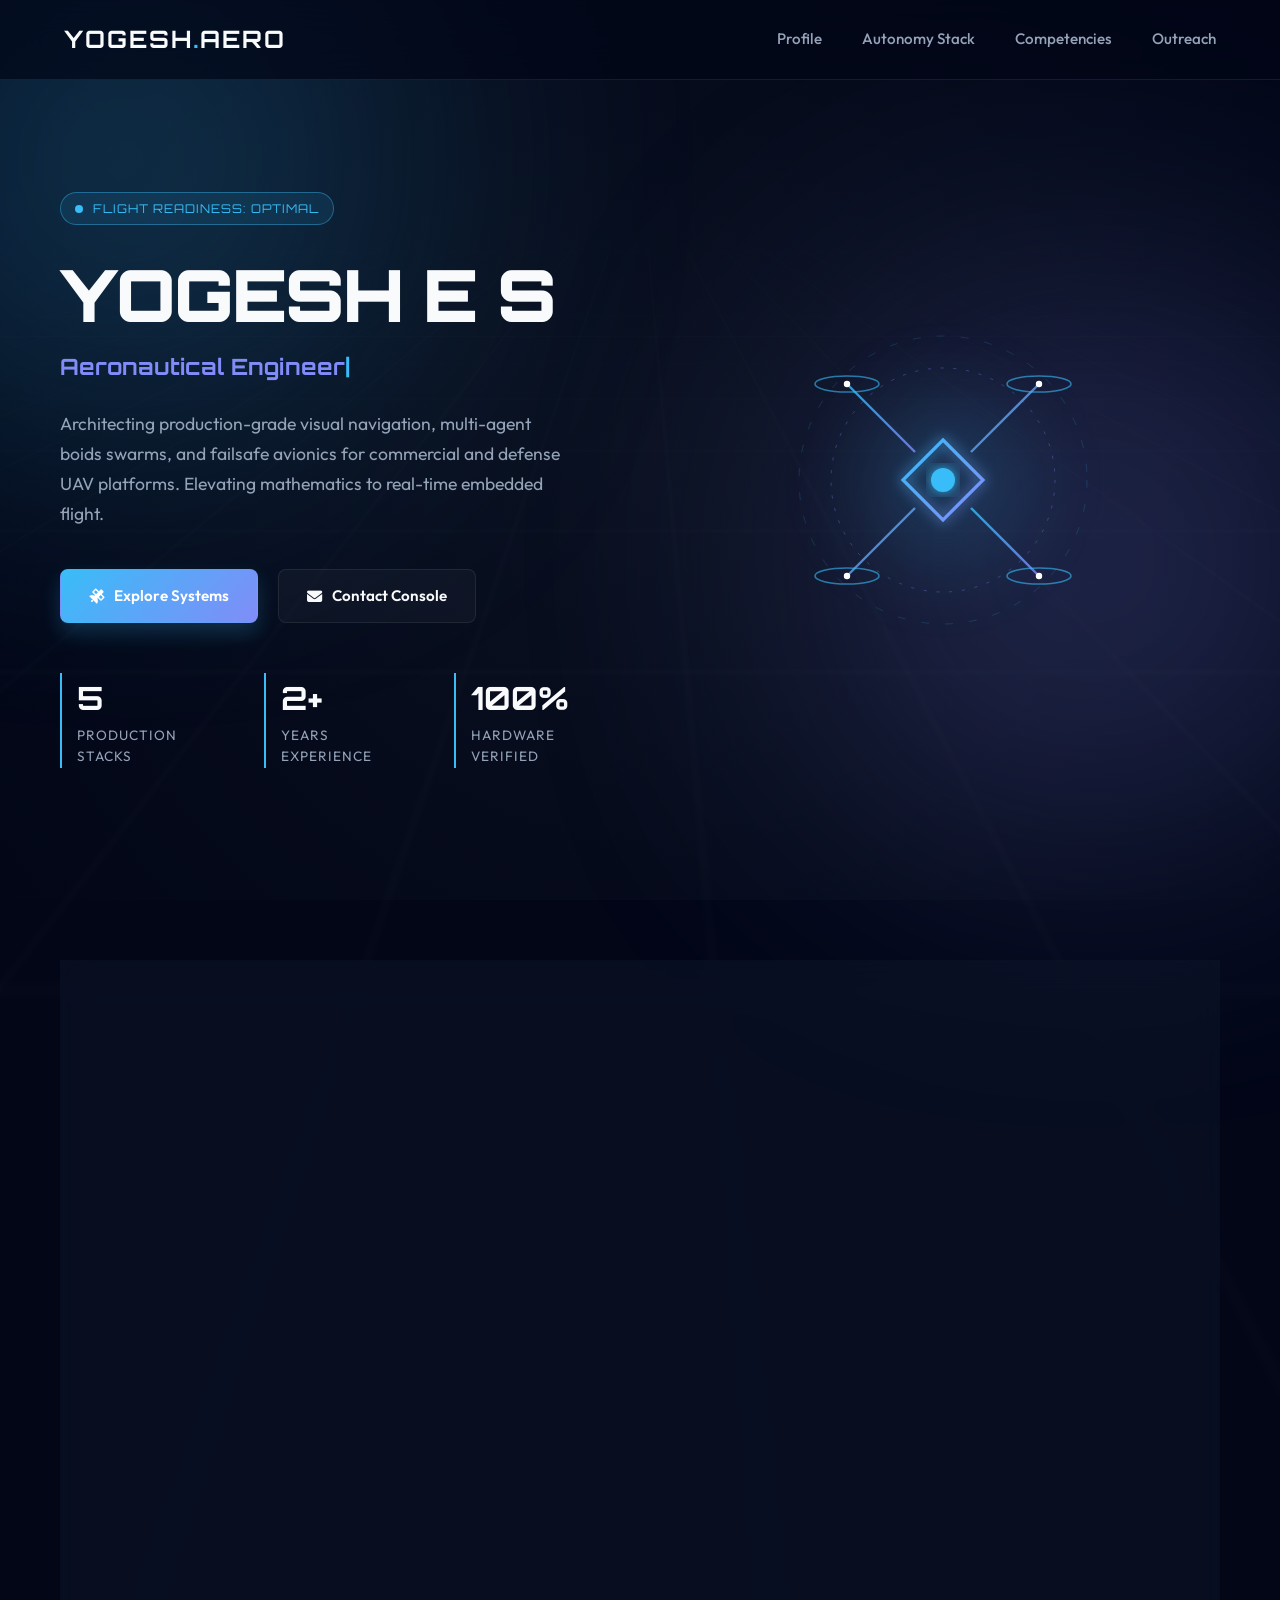
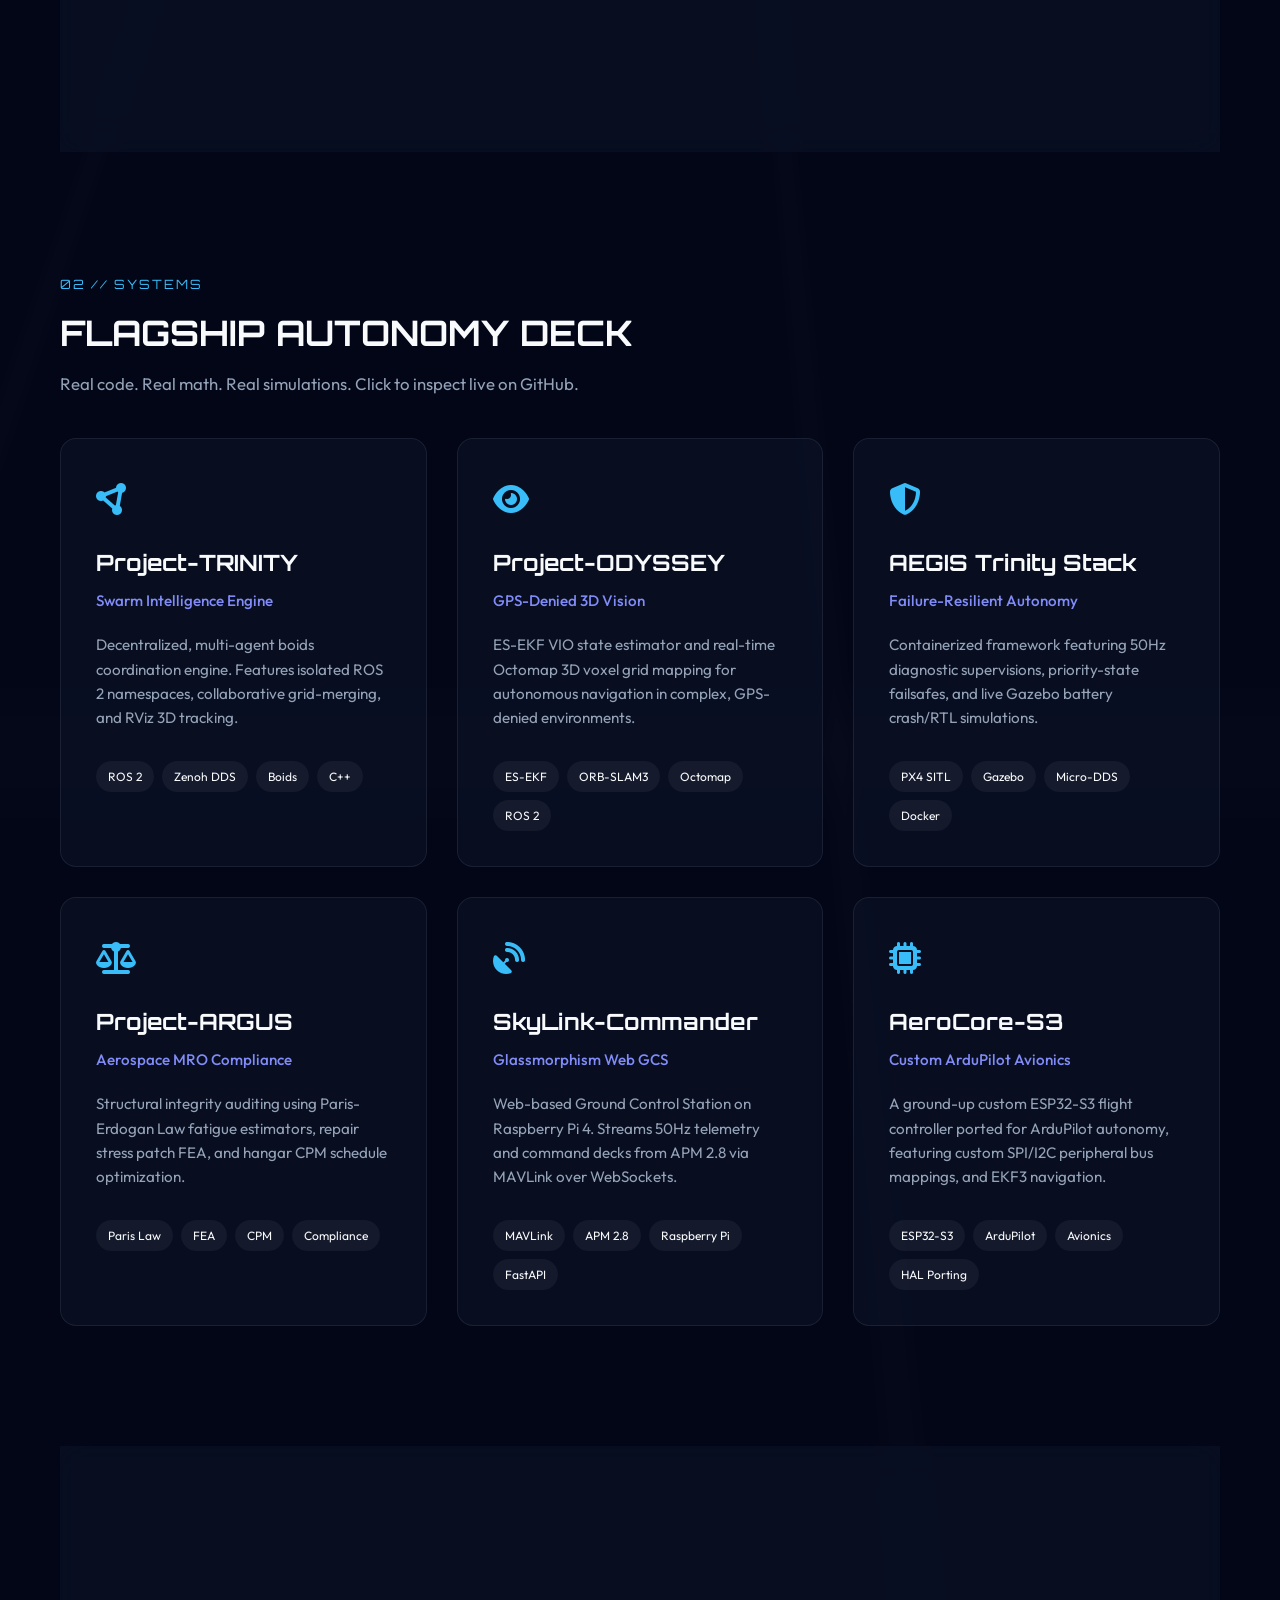
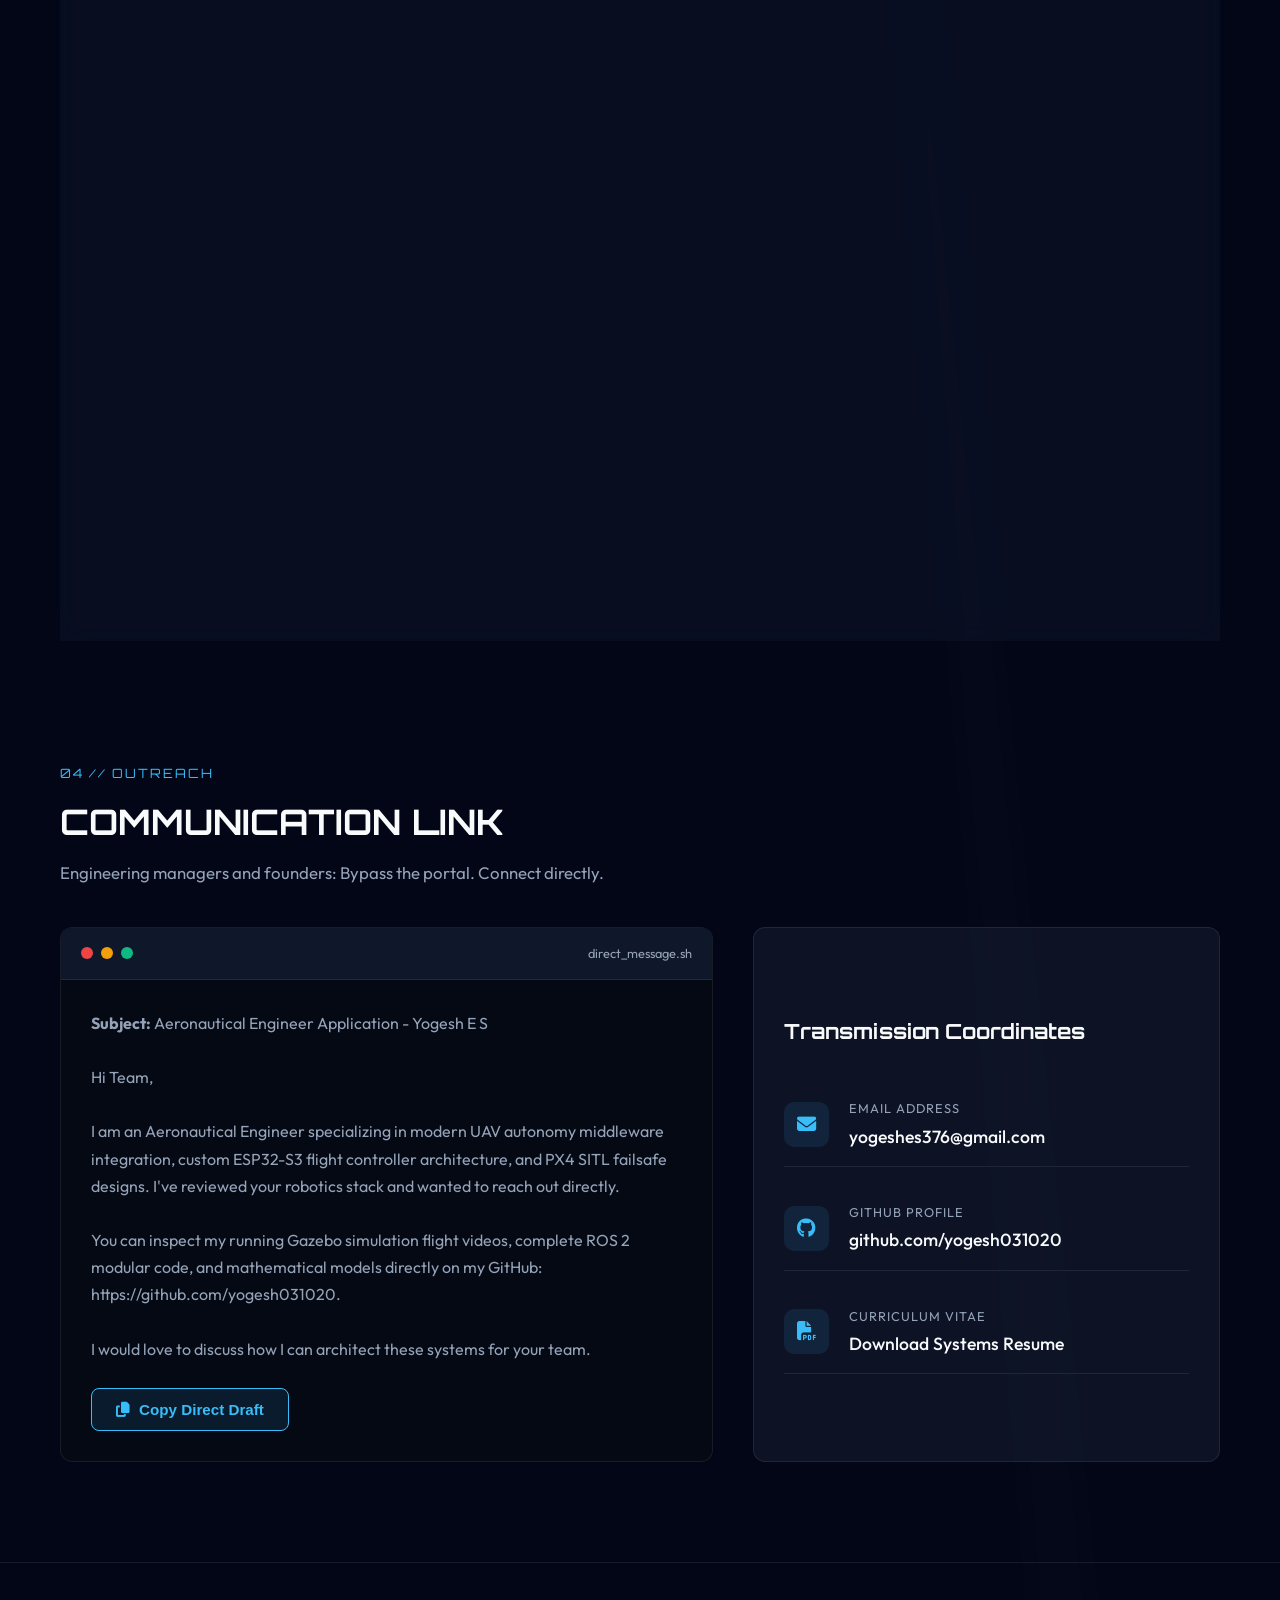
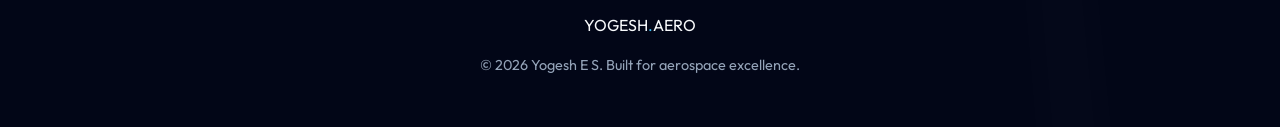
==== index.html @ 013e6922 "docs: resolve high-priority portfolio audit issues: title, resume, and responsive matrix" ====
<!DOCTYPE html>
<html lang="en">
<head>
    <meta charset="UTF-8">
    <meta name="viewport" content="width=device-width, initial-scale=1.0">
    <title>Yogesh E S | Aeronautical Engineer</title>
    <meta name="description" content="Professional portfolio of Yogesh E S, Aeronautical Engineer. Specializing in UAV Autonomy, custom flight controller development, ROS 2, PX4, and failsafe avionics.">
    <!-- Google Fonts -->
    <link rel="preconnect" href="https://fonts.googleapis.com">
    <link rel="preconnect" href="https://fonts.gstatic.com" crossorigin>
    <link href="https://fonts.googleapis.com/css2?family=Orbitron:wght@400;500;700;900&family=Outfit:wght@300;400;500;700&display=swap" rel="stylesheet">
    <!-- FontAwesome Icons -->
    <link rel="stylesheet" href="https://cdnjs.cloudflare.com/ajax/libs/font-awesome/6.4.0/css/all.min.css">
    <link rel="stylesheet" href="style.css">
</head>
<body>
    <!-- Premium Aerospace Background -->
    <div class="space-background"></div>
    <div class="grid-overlay"></div>
    <div class="ambient-glow primary-glow" style="top: -10%; left: -10%;"></div>
    <div class="ambient-glow accent-glow" style="bottom: 10%; right: -5%;"></div>

    <!-- Header / Navigation -->
    <header class="glass-header">
        <div class="logo">
            <span class="logo-text">YOGESH<span class="logo-dot">.</span>AERO</span>
        </div>
        <nav>
            <a href="#about" class="nav-link active">Profile</a>
            <a href="#projects" class="nav-link">Autonomy Stack</a>
            <a href="#skills" class="nav-link">Competencies</a>
            <a href="#contact" class="nav-link">Outreach</a>
        </nav>
    </header>

    <!-- Main Content Container -->
    <main>
        <!-- Hero Section -->
        <section id="hero">
            <div class="hero-content reveal">
                <div class="status-badge">
                    <span class="status-pulse"></span> FLIGHT READINESS: OPTIMAL
                </div>
                <h1 class="hero-title">YOGESH E S</h1>
                <h2 class="hero-subtitle">
                    <span class="typewriter-text" id="typewriter"></span><span class="cursor">|</span>
                </h2>
                <p class="hero-tagline">
                    Architecting production-grade visual navigation, multi-agent boids swarms, and failsafe avionics for commercial and defense UAV platforms. Elevating mathematics to real-time embedded flight.
                </p>
                <div class="hero-actions">
                    <a href="#projects" class="btn primary-btn"><i class="fa-solid fa-satellite"></i> Explore Systems</a>
                    <a href="#contact" class="btn secondary-btn"><i class="fa-solid fa-envelope"></i> Contact Console</a>
                </div>
                <div class="hero-stats">
                    <div class="stat-card">
                        <div class="stat-num">5</div>
                        <div class="stat-lbl">Production Stacks</div>
                    </div>
                    <div class="stat-card">
                        <div class="stat-num">2+</div>
                        <div class="stat-lbl">Years Experience</div>
                    </div>
                    <div class="stat-card">
                        <div class="stat-num">100%</div>
                        <div class="stat-lbl">Hardware Verified</div>
                    </div>
                </div>
            </div>
            
            <!-- Animated Drone Graphic -->
            <div class="hero-visual reveal-delay">
                <div class="drone-container">
                    <div class="drone-glow"></div>
                    <svg class="drone-svg" viewBox="0 0 500 500" xmlns="http://www.w3.org/2000/svg">
                        <defs>
                            <linearGradient id="droneGrad" x1="0%" y1="0%" x2="100%" y2="100%">
                                <stop offset="0%" stop-color="#38bdf8" />
                                <stop offset="100%" stop-color="#818cf8" />
                            </linearGradient>
                            <filter id="neonGlow" x="-20%" y="-20%" width="140%" height="140%">
                                <feGaussianBlur stdDeviation="8" result="blur" />
                                <feComposite in="SourceGraphic" in2="blur" operator="over" />
                            </filter>
                        </defs>
                        <!-- Central Body -->
                        <path d="M250,200 L300,250 L250,300 L200,250 Z" fill="none" stroke="url(#droneGrad)" stroke-width="4" filter="url(#neonGlow)"/>
                        <circle cx="250" cy="250" r="15" fill="#38bdf8" filter="url(#neonGlow)"/>
                        <!-- Arms -->
                        <line x1="215" y1="215" x2="130" y2="130" stroke="url(#droneGrad)" stroke-width="3" opacity="0.8"/>
                        <line x1="285" y1="215" x2="370" y2="130" stroke="url(#droneGrad)" stroke-width="3" opacity="0.8"/>
                        <line x1="215" y1="285" x2="130" y2="370" stroke="url(#droneGrad)" stroke-width="3" opacity="0.8"/>
                        <line x1="285" y1="285" x2="370" y2="370" stroke="url(#droneGrad)" stroke-width="3" opacity="0.8"/>
                        <!-- Propellers (Animated in CSS) -->
                        <g class="propeller" transform="translate(130, 130)">
                            <ellipse cx="0" cy="0" rx="40" ry="10" fill="none" stroke="#38bdf8" stroke-width="2" opacity="0.6"/>
                            <circle cx="0" cy="0" r="4" fill="#fff"/>
                        </g>
                        <g class="propeller" transform="translate(370, 130)">
                            <ellipse cx="0" cy="0" rx="40" ry="10" fill="none" stroke="#38bdf8" stroke-width="2" opacity="0.6"/>
                            <circle cx="0" cy="0" r="4" fill="#fff"/>
                        </g>
                        <g class="propeller" transform="translate(130, 370)">
                            <ellipse cx="0" cy="0" rx="40" ry="10" fill="none" stroke="#38bdf8" stroke-width="2" opacity="0.6"/>
                            <circle cx="0" cy="0" r="4" fill="#fff"/>
                        </g>
                        <g class="propeller" transform="translate(370, 370)">
                            <ellipse cx="0" cy="0" rx="40" ry="10" fill="none" stroke="#38bdf8" stroke-width="2" opacity="0.6"/>
                            <circle cx="0" cy="0" r="4" fill="#fff"/>
                        </g>
                        <!-- Data Rings -->
                        <circle cx="250" cy="250" r="140" fill="none" stroke="#818cf8" stroke-width="1" stroke-dasharray="4 12" class="spin-slow" opacity="0.4"/>
                        <circle cx="250" cy="250" r="180" fill="none" stroke="#38bdf8" stroke-width="1" stroke-dasharray="10 20" class="spin-reverse" opacity="0.2"/>
                    </svg>
                </div>
            </div>
        </section>

        <!-- About Section -->
        <section id="about" class="glass-section reveal">
            <div class="section-header">
                <span class="section-badge">01 // PROFILE</span>
                <h2>SYSTEM_ARCHITECT.EXE</h2>
            </div>
            <div class="about-grid">
                <div class="about-text">
                    <h3>Aeronautical Engineer</h3>
                    <p>
                        I operate at the precise intersection of aerospace engineering, computer vision, and real-time embedded systems. My engineering philosophy is built on absolute robustness: <strong>if code can fail in flight, it must failsafe gracefully.</strong>
                    </p>
                    <p>
                        My expertise encompasses the entire autonomous UAV lifecycle. From designing custom high-frequency flight controllers on <strong>ESP32-S3</strong>, to writing multi-state safety supervisions over <strong>Micro-XRCE-DDS</strong>. I implement decentralized spatial grid-merging in <strong>ROS 2</strong>, and engineer Visual-Inertial Odometry state estimators for GPS-denied tactical operations.
                    </p>
                    <div class="highlight-quote">
                        <i class="fa-solid fa-quote-left quote-icon"></i>
                        "Recruiters look at profiles; engineers look at code, mathematical models, and simulated flight verifications. This portfolio is built by a builder, dedicated to builders."
                    </div>
                </div>
                <div class="about-card glass-panel">
                    <div class="card-line"><span>Domain</span> <strong>Defense & Commercial UAV</strong></div>
                    <div class="card-line"><span>Languages</span> <strong>C++ (Modern), Python, C</strong></div>
                    <div class="card-line"><span>Middleware</span> <strong>ROS 2, Zenoh, Micro-DDS</strong></div>
                    <div class="card-line"><span>Autopilots</span> <strong>PX4, ArduPilot, APM 2.8</strong></div>
                    <div class="card-line"><span>Perception</span> <strong>ORB-SLAM3, PCL, YOLO</strong></div>
                    <div class="github-cta">
                        <a href="https://github.com/yogesh031020" target="_blank" class="github-btn">
                            <i class="fa-brands fa-github"></i> Verify Source Code
                        </a>
                    </div>
                </div>
            </div>
        </section>

        <!-- Projects Grid Section -->
        <section id="projects" class="reveal">
            <div class="section-header">
                <span class="section-badge">02 // SYSTEMS</span>
                <h2>FLAGSHIP AUTONOMY DECK</h2>
                <p class="section-subtitle">Real code. Real math. Real simulations. Click to inspect live on GitHub.</p>
            </div>
            <div class="projects-grid">
                
                <a href="https://github.com/yogesh031020/-Project-TRINITY" target="_blank" class="project-card">
                    <div class="card-gradient-border"></div>
                    <div class="project-content">
                        <div class="project-icon"><i class="fa-solid fa-circle-nodes"></i></div>
                        <h3 class="project-title">Project-TRINITY</h3>
                        <div class="project-subtitle">Swarm Intelligence Engine</div>
                        <p class="project-desc">Decentralized, multi-agent boids coordination engine. Features isolated ROS 2 namespaces, collaborative grid-merging, and RViz 3D tracking.</p>
                        <div class="tech-tags">
                            <span>ROS 2</span><span>Zenoh DDS</span><span>Boids</span><span>C++</span>
                        </div>
                    </div>
                </a>

                <a href="https://github.com/yogesh031020/Project-ODYSSEY" target="_blank" class="project-card">
                    <div class="card-gradient-border"></div>
                    <div class="project-content">
                        <div class="project-icon"><i class="fa-solid fa-eye"></i></div>
                        <h3 class="project-title">Project-ODYSSEY</h3>
                        <div class="project-subtitle">GPS-Denied 3D Vision</div>
                        <p class="project-desc">ES-EKF VIO state estimator and real-time Octomap 3D voxel grid mapping for autonomous navigation in complex, GPS-denied environments.</p>
                        <div class="tech-tags">
                            <span>ES-EKF</span><span>ORB-SLAM3</span><span>Octomap</span><span>ROS 2</span>
                        </div>
                    </div>
                </a>

                <a href="https://github.com/yogesh031020/Autonomous-UAV-Trinity-Stack" target="_blank" class="project-card">
                    <div class="card-gradient-border"></div>
                    <div class="project-content">
                        <div class="project-icon"><i class="fa-solid fa-shield-halved"></i></div>
                        <h3 class="project-title">AEGIS Trinity Stack</h3>
                        <div class="project-subtitle">Failure-Resilient Autonomy</div>
                        <p class="project-desc">Containerized framework featuring 50Hz diagnostic supervisions, priority-state failsafes, and live Gazebo battery crash/RTL simulations.</p>
                        <div class="tech-tags">
                            <span>PX4 SITL</span><span>Gazebo</span><span>Micro-DDS</span><span>Docker</span>
                        </div>
                    </div>
                </a>

                <a href="https://github.com/yogesh031020/Project-ARGUS" target="_blank" class="project-card">
                    <div class="card-gradient-border"></div>
                    <div class="project-content">
                        <div class="project-icon"><i class="fa-solid fa-scale-balanced"></i></div>
                        <h3 class="project-title">Project-ARGUS</h3>
                        <div class="project-subtitle">Aerospace MRO Compliance</div>
                        <p class="project-desc">Structural integrity auditing using Paris-Erdogan Law fatigue estimators, repair stress patch FEA, and hangar CPM schedule optimization.</p>
                        <div class="tech-tags">
                            <span>Paris Law</span><span>FEA</span><span>CPM</span><span>Compliance</span>
                        </div>
                    </div>
                </a>

                <a href="https://github.com/yogesh031020/SkyLink-Commander" target="_blank" class="project-card">
                    <div class="card-gradient-border"></div>
                    <div class="project-content">
                        <div class="project-icon"><i class="fa-solid fa-satellite-dish"></i></div>
                        <h3 class="project-title">SkyLink-Commander</h3>
                        <div class="project-subtitle">Glassmorphism Web GCS</div>
                        <p class="project-desc">Web-based Ground Control Station on Raspberry Pi 4. Streams 50Hz telemetry and command decks from APM 2.8 via MAVLink over WebSockets.</p>
                        <div class="tech-tags">
                            <span>MAVLink</span><span>APM 2.8</span><span>Raspberry Pi</span><span>FastAPI</span>
                        </div>
                    </div>
                </a>

                <a href="https://github.com/yogesh031020/AeroCore-S3-Flight-Controller" target="_blank" class="project-card">
                    <div class="card-gradient-border"></div>
                    <div class="project-content">
                        <div class="project-icon"><i class="fa-solid fa-microchip"></i></div>
                        <h3 class="project-title">AeroCore-S3</h3>
                        <div class="project-subtitle">Custom ArduPilot Avionics</div>
                        <p class="project-desc">A ground-up custom ESP32-S3 flight controller ported for ArduPilot autonomy, featuring custom SPI/I2C peripheral bus mappings, and EKF3 navigation.</p>
                        <div class="tech-tags">
                            <span>ESP32-S3</span><span>ArduPilot</span><span>Avionics</span><span>HAL Porting</span>
                        </div>
                    </div>
                </a>

            </div>
        </section>

        <!-- Technical Skill Matrix Section -->
        <section id="skills" class="glass-section reveal">
            <div class="section-header">
                <span class="section-badge">03 // COMPETENCIES</span>
                <h2>ENGINEERING MATRIX</h2>
            </div>
            <div class="skills-grid">
                <div class="skill-category">
                    <h4><i class="fa-solid fa-network-wired"></i> Autonomy & Middleware</h4>
                    <ul>
                        <li><div class="skill-info"><span>ROS 2 (Humble/Jazzy)</span><span>95%</span></div> <div class="skill-bar"><div class="skill-fill" style="width: 95%;"></div></div></li>
                        <li><div class="skill-info"><span>Micro-XRCE-DDS</span><span>90%</span></div> <div class="skill-bar"><div class="skill-fill" style="width: 90%;"></div></div></li>
                        <li><div class="skill-info"><span>Zenoh Routing</span><span>85%</span></div> <div class="skill-bar"><div class="skill-fill" style="width: 85%;"></div></div></li>
                        <li><div class="skill-info"><span>MAVLink Protocol</span><span>92%</span></div> <div class="skill-bar"><div class="skill-fill" style="width: 92%;"></div></div></li>
                    </ul>
                </div>

                <div class="skill-category">
                    <h4><i class="fa-solid fa-microchip"></i> Hardware & Embedded</h4>
                    <ul>
                        <li><div class="skill-info"><span>ESP32-S3 (C++)</span><span>95%</span></div> <div class="skill-bar"><div class="skill-fill" style="width: 95%;"></div></div></li>
                        <li><div class="skill-info"><span>STM32 / ARM Cortex</span><span>88%</span></div> <div class="skill-bar"><div class="skill-fill" style="width: 88%;"></div></div></li>
                        <li><div class="skill-info"><span>PX4 / APM Avionics</span><span>92%</span></div> <div class="skill-bar"><div class="skill-fill" style="width: 92%;"></div></div></li>
                        <li><div class="skill-info"><span>I2C, SPI, UART</span><span>95%</span></div> <div class="skill-bar"><div class="skill-fill" style="width: 95%;"></div></div></li>
                    </ul>
                </div>

                <div class="skill-category">
                    <h4><i class="fa-solid fa-cube"></i> Physics & Simulation</h4>
                    <ul>
                        <li><div class="skill-info"><span>Gazebo Harmonic</span><span>95%</span></div> <div class="skill-bar"><div class="skill-fill" style="width: 95%;"></div></div></li>
                        <li><div class="skill-info"><span>CalculiX / FEA</span><span>80%</span></div> <div class="skill-bar"><div class="skill-fill" style="width: 80%;"></div></div></li>
                        <li><div class="skill-info"><span>Paris Law Modeling</span><span>85%</span></div> <div class="skill-bar"><div class="skill-fill" style="width: 85%;"></div></div></li>
                        <li><div class="skill-info"><span>OpenVSP CAD</span><span>85%</span></div> <div class="skill-bar"><div class="skill-fill" style="width: 85%;"></div></div></li>
                    </ul>
                </div>

                <div class="skill-category">
                    <h4><i class="fa-solid fa-robot"></i> Vision & Edge AI</h4>
                    <ul>
                        <li><div class="skill-info"><span>YOLOv8 / Inference</span><span>90%</span></div> <div class="skill-bar"><div class="skill-fill" style="width: 90%;"></div></div></li>
                        <li><div class="skill-info"><span>ORB-SLAM3</span><span>88%</span></div> <div class="skill-bar"><div class="skill-fill" style="width: 88%;"></div></div></li>
                        <li><div class="skill-info"><span>OpenCV / PCL</span><span>92%</span></div> <div class="skill-bar"><div class="skill-fill" style="width: 92%;"></div></div></li>
                        <li><div class="skill-info"><span>PyTorch Edge</span><span>82%</span></div> <div class="skill-bar"><div class="skill-fill" style="width: 82%;"></div></div></li>
                    </ul>
                </div>
            </div>
        </section>

        <!-- Direct Contact Console -->
        <section id="contact" class="reveal">
            <div class="section-header">
                <span class="section-badge">04 // OUTREACH</span>
                <h2>COMMUNICATION LINK</h2>
                <p class="section-subtitle">Engineering managers and founders: Bypass the portal. Connect directly.</p>
            </div>
            <div class="contact-grid">
                <div class="console-box">
                    <div class="console-header">
                        <div class="window-controls">
                            <span class="dot red-dot"></span>
                            <span class="dot yellow-dot"></span>
                            <span class="dot green-dot"></span>
                        </div>
                        <span class="console-title">direct_message.sh</span>
                    </div>
                    <div class="console-body">
                        <p id="email-text">
                            <strong>Subject:</strong> Aeronautical Engineer Application - Yogesh E S<br><br>
                            Hi Team,<br><br>I am an Aeronautical Engineer specializing in modern UAV autonomy middleware integration, custom ESP32-S3 flight controller architecture, and PX4 SITL failsafe designs. I've reviewed your robotics stack and wanted to reach out directly.<br><br>You can inspect my running Gazebo simulation flight videos, complete ROS 2 modular code, and mathematical models directly on my GitHub: https://github.com/yogesh031020.<br><br>I would love to discuss how I can architect these systems for your team.
                        </p>
                        <button class="btn copy-btn" id="copy-button">
                            <i class="fa-solid fa-copy"></i> Copy Direct Draft
                        </button>
                    </div>
                </div>

                <div class="contact-links glass-panel">
                    <h3>Transmission Coordinates</h3>
                    <div class="contact-item">
                        <div class="icon-wrap"><i class="fa-solid fa-envelope"></i></div>
                        <div class="contact-data">
                            <span>Email Address</span>
                            <a href="mailto:yogeshes376@gmail.com">yogeshes376@gmail.com</a>
                        </div>
                    </div>
                    <div class="contact-item">
                        <div class="icon-wrap"><i class="fa-brands fa-github"></i></div>
                        <div class="contact-data">
                            <span>GitHub Profile</span>
                            <a href="https://github.com/yogesh031020" target="_blank">github.com/yogesh031020</a>
                        </div>
                    </div>
                    <div class="contact-item">
                        <div class="icon-wrap"><i class="fa-solid fa-file-pdf"></i></div>
                        <div class="contact-data">
                            <span>Curriculum Vitae</span>
                            <a href="resume.html" target="_blank" class="cv-dl-btn">Download Systems Resume</a>
                        </div>
                    </div>
                </div>
            </div>
        </section>
    </main>

    <!-- Footer -->
    <footer>
        <div class="footer-content">
            <div class="logo">YOGESH<span class="logo-dot">.</span>AERO</div>
            <p>&copy; 2026 Yogesh E S. Built for aerospace excellence.</p>
        </div>
    </footer>

    <script src="script.js"></script>
</body>
</html>
---- style.css ----
/* ==========================================================================
   Yogesh E S - Premium Aerospace & Autonomy Portfolio Style Sheet
   ========================================================================== */

:root {
    --bg-base: #020617;
    --bg-surface: rgba(15, 23, 42, 0.5);
    --bg-panel: rgba(30, 41, 59, 0.4);
    --primary: #38bdf8; /* Aerospace Cyan */
    --primary-glow: rgba(56, 189, 248, 0.3);
    --secondary: #818cf8; /* Deep Indigo */
    --secondary-glow: rgba(129, 140, 248, 0.3);
    --accent: #f43f5e; /* Alert Rose */
    --text-main: #f8fafc;
    --text-muted: #94a3b8;
    --border-light: rgba(255, 255, 255, 0.08);
    --border-glow: rgba(56, 189, 248, 0.4);
    --font-heading: 'Orbitron', sans-serif;
    --font-body: 'Outfit', sans-serif;
    --transition: 0.4s cubic-bezier(0.16, 1, 0.3, 1);
}

* { margin: 0; padding: 0; box-sizing: border-box; scroll-behavior: smooth; }

body {
    background-color: var(--bg-base);
    color: var(--text-main);
    font-family: var(--font-body);
    overflow-x: hidden;
    line-height: 1.6;
}

::selection { background-color: var(--primary-glow); color: var(--primary); }

::-webkit-scrollbar { width: 6px; }
::-webkit-scrollbar-track { background: var(--bg-base); }
::-webkit-scrollbar-thumb { background: rgba(255,255,255,0.1); border-radius: 10px; }
::-webkit-scrollbar-thumb:hover { background: var(--primary); }

/* --- Background Dynamics --- */
.space-background {
    position: fixed; top: 0; left: 0; width: 100vw; height: 100vh;
    z-index: -3;
    background: radial-gradient(circle at center, #0b1120 0%, var(--bg-base) 100%);
}

.grid-overlay {
    position: fixed; top: 0; left: 0; width: 100vw; height: 100vh;
    z-index: -2;
    background-size: 50px 50px;
    background-image: 
        linear-gradient(to right, rgba(255,255,255,0.02) 1px, transparent 1px),
        linear-gradient(to bottom, rgba(255,255,255,0.02) 1px, transparent 1px);
    pointer-events: none;
    transform: perspective(500px) rotateX(60deg) scale(2.5) translateY(-100px);
    animation: gridMove 20s linear infinite;
    opacity: 0.4;
}

@keyframes gridMove {
    0% { background-position: 0 0; }
    100% { background-position: 0 50px; }
}

.ambient-glow {
    position: fixed; width: 500px; height: 500px; border-radius: 50%;
    filter: blur(150px); z-index: -1; pointer-events: none; opacity: 0.3;
}
.primary-glow { background-color: var(--primary); }
.accent-glow { background-color: var(--secondary); }

/* --- Header --- */
.glass-header {
    position: fixed; top: 0; left: 0; width: 100%; height: 80px;
    display: flex; justify-content: space-between; align-items: center;
    padding: 0 5%; z-index: 100;
    background: rgba(2, 6, 23, 0.7);
    backdrop-filter: blur(20px);
    border-bottom: 1px solid var(--border-light);
    transition: var(--transition);
}

.logo-text { font-family: var(--font-heading); font-size: 1.5rem; font-weight: 700; letter-spacing: 2px; }
.logo-dot { color: var(--primary); }

nav { display: flex; gap: 40px; }
.nav-link {
    color: var(--text-muted); text-decoration: none; font-weight: 500; font-size: 0.95rem;
    transition: var(--transition); position: relative;
}
.nav-link::after {
    content: ''; position: absolute; bottom: -5px; left: 0; width: 0; height: 2px;
    background: var(--primary); transition: var(--transition);
}
.nav-link:hover, .nav-link.active { color: var(--text-main); }
.nav-link:hover::after, .nav-link.active::after { width: 100%; }

/* --- Layout --- */
main { max-width: 1200px; margin: 0 auto; padding: 120px 20px 40px; display: flex; flex-direction: column; gap: 120px; }

/* --- Reveal Animations --- */
.reveal { opacity: 0; transform: translateY(40px); transition: 0.8s cubic-bezier(0.16, 1, 0.3, 1); }
.reveal.active { opacity: 1; transform: translateY(0); }
.reveal-delay { opacity: 0; transform: translateY(40px); transition: 1s cubic-bezier(0.16, 1, 0.3, 1) 0.3s; }
.reveal-delay.active { opacity: 1; transform: translateY(0); }

/* --- Common Components --- */
.btn {
    display: inline-flex; align-items: center; gap: 10px; padding: 14px 28px;
    border-radius: 8px; font-weight: 600; text-decoration: none; transition: var(--transition);
    cursor: pointer; font-size: 0.95rem; border: 1px solid transparent;
}
.primary-btn {
    background: linear-gradient(135deg, var(--primary), var(--secondary));
    color: #fff; box-shadow: 0 10px 20px rgba(56, 189, 248, 0.2);
}
.primary-btn:hover { transform: translateY(-3px); box-shadow: 0 15px 25px rgba(129, 140, 248, 0.4); }
.secondary-btn { background: rgba(255,255,255,0.03); color: var(--text-main); border-color: var(--border-light); }
.secondary-btn:hover { background: rgba(255,255,255,0.08); border-color: var(--primary); transform: translateY(-3px); }

.section-header { margin-bottom: 40px; }
.section-badge {
    display: inline-block; font-family: var(--font-heading); font-size: 0.8rem;
    color: var(--primary); letter-spacing: 2px; margin-bottom: 10px;
}
.section-header h2 { font-family: var(--font-heading); font-size: 2.2rem; font-weight: 700; color: var(--text-main); }
.section-subtitle { color: var(--text-muted); font-size: 1.05rem; margin-top: 10px; max-width: 600px; }

.glass-section {
    background: var(--bg-surface); backdrop-filter: blur(16px);
    border: 1px solid var(--border-light); border-radius: 20px; padding: 50px;
}
.glass-panel {
    background: var(--bg-panel); border: 1px solid var(--border-light);
    border-radius: 12px; padding: 30px;
}

/* --- Hero Section --- */
#hero { display: grid; grid-template-columns: 1fr 1fr; align-items: center; gap: 50px; min-height: 80vh; }
.status-badge {
    display: inline-flex; align-items: center; gap: 10px; background: rgba(56, 189, 248, 0.1);
    border: 1px solid var(--border-glow); color: var(--primary); font-family: var(--font-heading);
    font-size: 0.75rem; padding: 6px 14px; border-radius: 20px; margin-bottom: 30px; letter-spacing: 1px;
}
.status-pulse { width: 8px; height: 8px; background-color: var(--primary); border-radius: 50%; animation: pulse 2s infinite; }
.hero-title { font-family: var(--font-heading); font-size: 4.5rem; font-weight: 900; line-height: 1.1; margin-bottom: 15px; letter-spacing: -2px; }
.hero-subtitle { font-family: var(--font-heading); font-size: 1.4rem; color: var(--secondary); margin-bottom: 25px; height: 35px;}
.cursor { color: var(--primary); animation: blink 1s step-end infinite; }
.hero-tagline { font-size: 1.1rem; color: var(--text-muted); margin-bottom: 40px; max-width: 500px; line-height: 1.7; }
.hero-actions { display: flex; gap: 20px; margin-bottom: 50px; }

.hero-stats { display: flex; gap: 40px; }
.stat-card { border-left: 2px solid var(--primary); padding-left: 15px; }
.stat-num { font-family: var(--font-heading); font-size: 2rem; font-weight: 700; color: var(--text-main); }
.stat-lbl { font-size: 0.85rem; color: var(--text-muted); text-transform: uppercase; letter-spacing: 1px; }

/* Drone Graphic SVG Animation */
.drone-container { position: relative; width: 100%; height: 400px; display: flex; justify-content: center; align-items: center; animation: float 6s ease-in-out infinite; }
.drone-glow { position: absolute; width: 250px; height: 250px; background: radial-gradient(circle, rgba(56,189,248,0.2) 0%, transparent 70%); filter: blur(30px); }
.drone-svg { width: 100%; height: 100%; max-width: 450px; z-index: 2; }

@keyframes float {
    0% { transform: translateY(0px) rotate(0deg); }
    50% { transform: translateY(-20px) rotate(2deg); }
    100% { transform: translateY(0px) rotate(0deg); }
}
.propeller { animation: spin 0.2s linear infinite; transform-origin: 0 0; }
@keyframes spin { 100% { transform: rotate(360deg); } }
.spin-slow { animation: spin 20s linear infinite; transform-origin: 250px 250px; }
.spin-reverse { animation: spinReverse 15s linear infinite; transform-origin: 250px 250px; }
@keyframes spinReverse { 100% { transform: rotate(-360deg); } }
@keyframes blink { 50% { opacity: 0; } }
@keyframes pulse { 0% { box-shadow: 0 0 0 0 rgba(56, 189, 248, 0.4); } 70% { box-shadow: 0 0 0 10px rgba(56, 189, 248, 0); } 100% { box-shadow: 0 0 0 0 rgba(56, 189, 248, 0); } }

/* --- About Section --- */
.about-grid { display: grid; grid-template-columns: 1.5fr 1fr; gap: 50px; }
.about-text h3 { font-size: 1.6rem; color: var(--text-main); margin-bottom: 20px; font-weight: 500; }
.about-text p { color: var(--text-muted); font-size: 1.1rem; margin-bottom: 20px; }
.about-text strong { color: var(--primary); font-weight: 500; }
.highlight-quote { background: linear-gradient(90deg, rgba(56, 189, 248, 0.1), transparent); border-left: 3px solid var(--primary); padding: 25px; border-radius: 0 12px 12px 0; margin-top: 40px; font-style: italic; color: var(--text-main); font-size: 1.05rem; }

.about-card { display: flex; flex-direction: column; gap: 20px; justify-content: center; }
.card-line { display: flex; flex-direction: column; border-bottom: 1px solid rgba(255,255,255,0.05); padding-bottom: 12px; }
.card-line span { font-size: 0.8rem; color: var(--text-muted); text-transform: uppercase; letter-spacing: 1px; margin-bottom: 4px;}
.card-line strong { font-family: var(--font-heading); color: var(--text-main); font-size: 1.1rem; font-weight: 500; }

.github-btn { display: flex; align-items: center; justify-content: center; gap: 10px; background: rgba(255,255,255,0.05); color: var(--text-main); padding: 16px; border-radius: 8px; text-decoration: none; font-weight: 600; margin-top: 10px; transition: var(--transition); border: 1px solid var(--border-light); }
.github-btn:hover { background: var(--primary); color: #fff; border-color: var(--primary); transform: translateY(-2px); }

/* --- Projects Section --- */
.projects-grid { display: grid; grid-template-columns: repeat(auto-fit, minmax(320px, 1fr)); gap: 30px; }
.project-card {
    position: relative; background: var(--bg-surface); border-radius: 16px; overflow: hidden;
    text-decoration: none; display: flex; flex-direction: column; transition: var(--transition);
    border: 1px solid var(--border-light); padding: 35px;
}
.card-gradient-border { position: absolute; top: 0; left: 0; width: 100%; height: 3px; background: linear-gradient(90deg, var(--primary), var(--secondary)); opacity: 0; transition: var(--transition); }
.project-card:hover { transform: translateY(-8px); background: rgba(30, 41, 59, 0.7); box-shadow: 0 20px 40px rgba(0,0,0,0.4); border-color: rgba(255,255,255,0.1); }
.project-card:hover .card-gradient-border { opacity: 1; }

.project-icon { font-size: 2rem; color: var(--primary); margin-bottom: 20px; }
.project-title { font-family: var(--font-heading); font-size: 1.4rem; color: var(--text-main); margin-bottom: 8px; }
.project-subtitle { font-size: 0.95rem; color: var(--secondary); margin-bottom: 20px; font-weight: 500;}
.project-desc { color: var(--text-muted); font-size: 0.95rem; flex-grow: 1; margin-bottom: 30px; }
.tech-tags { display: flex; flex-wrap: wrap; gap: 8px; }
.tech-tags span { font-size: 0.75rem; background: rgba(255,255,255,0.05); color: var(--text-main); padding: 6px 12px; border-radius: 20px; }

/* --- Skills Matrix --- */
.skills-grid { display: grid; grid-template-columns: repeat(auto-fit, minmax(260px, 1fr)); gap: 40px; }
.skill-category h4 { font-family: var(--font-heading); font-size: 1.1rem; color: var(--text-main); display: flex; align-items: center; gap: 10px; margin-bottom: 25px; }
.skill-category h4 i { color: var(--primary); }
.skill-category ul { list-style: none; display: flex; flex-direction: column; gap: 20px; }
.skill-info { display: flex; justify-content: space-between; font-size: 0.9rem; color: var(--text-muted); margin-bottom: 8px; }
.skill-bar { width: 100%; height: 6px; background: rgba(255,255,255,0.05); border-radius: 4px; overflow: hidden; }
.skill-fill { height: 100%; background: linear-gradient(90deg, var(--primary), var(--secondary)); border-radius: 4px; position: relative; }

/* --- Contact Section --- */
.contact-grid { display: grid; grid-template-columns: 1.4fr 1fr; gap: 40px; }
.console-box { background: #050914; border: 1px solid var(--border-light); border-radius: 12px; overflow: hidden; }
.console-header { background: #0f172a; padding: 15px 20px; display: flex; align-items: center; justify-content: space-between; border-bottom: 1px solid var(--border-light); }
.window-controls { display: flex; gap: 8px; }
.dot { width: 12px; height: 12px; border-radius: 50%; }
.red-dot { background: #ef4444; } .yellow-dot { background: #f59e0b; } .green-dot { background: #10b981; }
.console-title { font-family: var(--font-mono); font-size: 0.8rem; color: var(--text-muted); }

.console-body { padding: 30px; display: flex; flex-direction: column; gap: 25px; }
.console-body p { font-family: var(--font-body); font-size: 1rem; color: var(--text-muted); line-height: 1.7; }
.copy-btn { align-self: flex-start; padding: 12px 24px; background: rgba(56, 189, 248, 0.1); border: 1px solid var(--primary); color: var(--primary); }
.copy-btn:hover { background: var(--primary); color: #fff; }

.contact-links { display: flex; flex-direction: column; gap: 20px; justify-content: center; }
.contact-links h3 { font-family: var(--font-heading); font-size: 1.3rem; margin-bottom: 15px; }
.contact-item { display: flex; align-items: center; gap: 20px; padding: 15px 0; border-bottom: 1px solid var(--border-light); }
.icon-wrap { width: 45px; height: 45px; border-radius: 10px; background: rgba(56, 189, 248, 0.1); color: var(--primary); display: flex; justify-content: center; align-items: center; font-size: 1.2rem; }
.contact-data { display: flex; flex-direction: column; gap: 4px; }
.contact-data span { font-size: 0.8rem; color: var(--text-muted); text-transform: uppercase; letter-spacing: 1px; }
.contact-data a { color: var(--text-main); text-decoration: none; font-size: 1.1rem; font-weight: 500; transition: var(--transition); }
.contact-data a:hover { color: var(--primary); }

/* --- Footer --- */
footer { padding: 50px 0; border-top: 1px solid var(--border-light); margin-top: 60px; text-align: center; }
.footer-content { display: flex; flex-direction: column; align-items: center; gap: 15px; }
.footer-content p { color: var(--text-muted); font-size: 0.9rem; }

/* --- Responsive --- */
@media (max-width: 992px) {
    #hero { grid-template-columns: 1fr; text-align: center; }
    .hero-actions { justify-content: center; }
    .hero-stats { justify-content: center; }
    .about-grid, .contact-grid { grid-template-columns: 1fr; }
    .drone-container { height: 300px; }
}
@media (max-width: 768px) {
    .hero-title { font-size: 3rem; }
    header { padding: 0 20px; }
    nav { display: none; } /* Could add a hamburger menu */
    .glass-section { padding: 30px; }
}
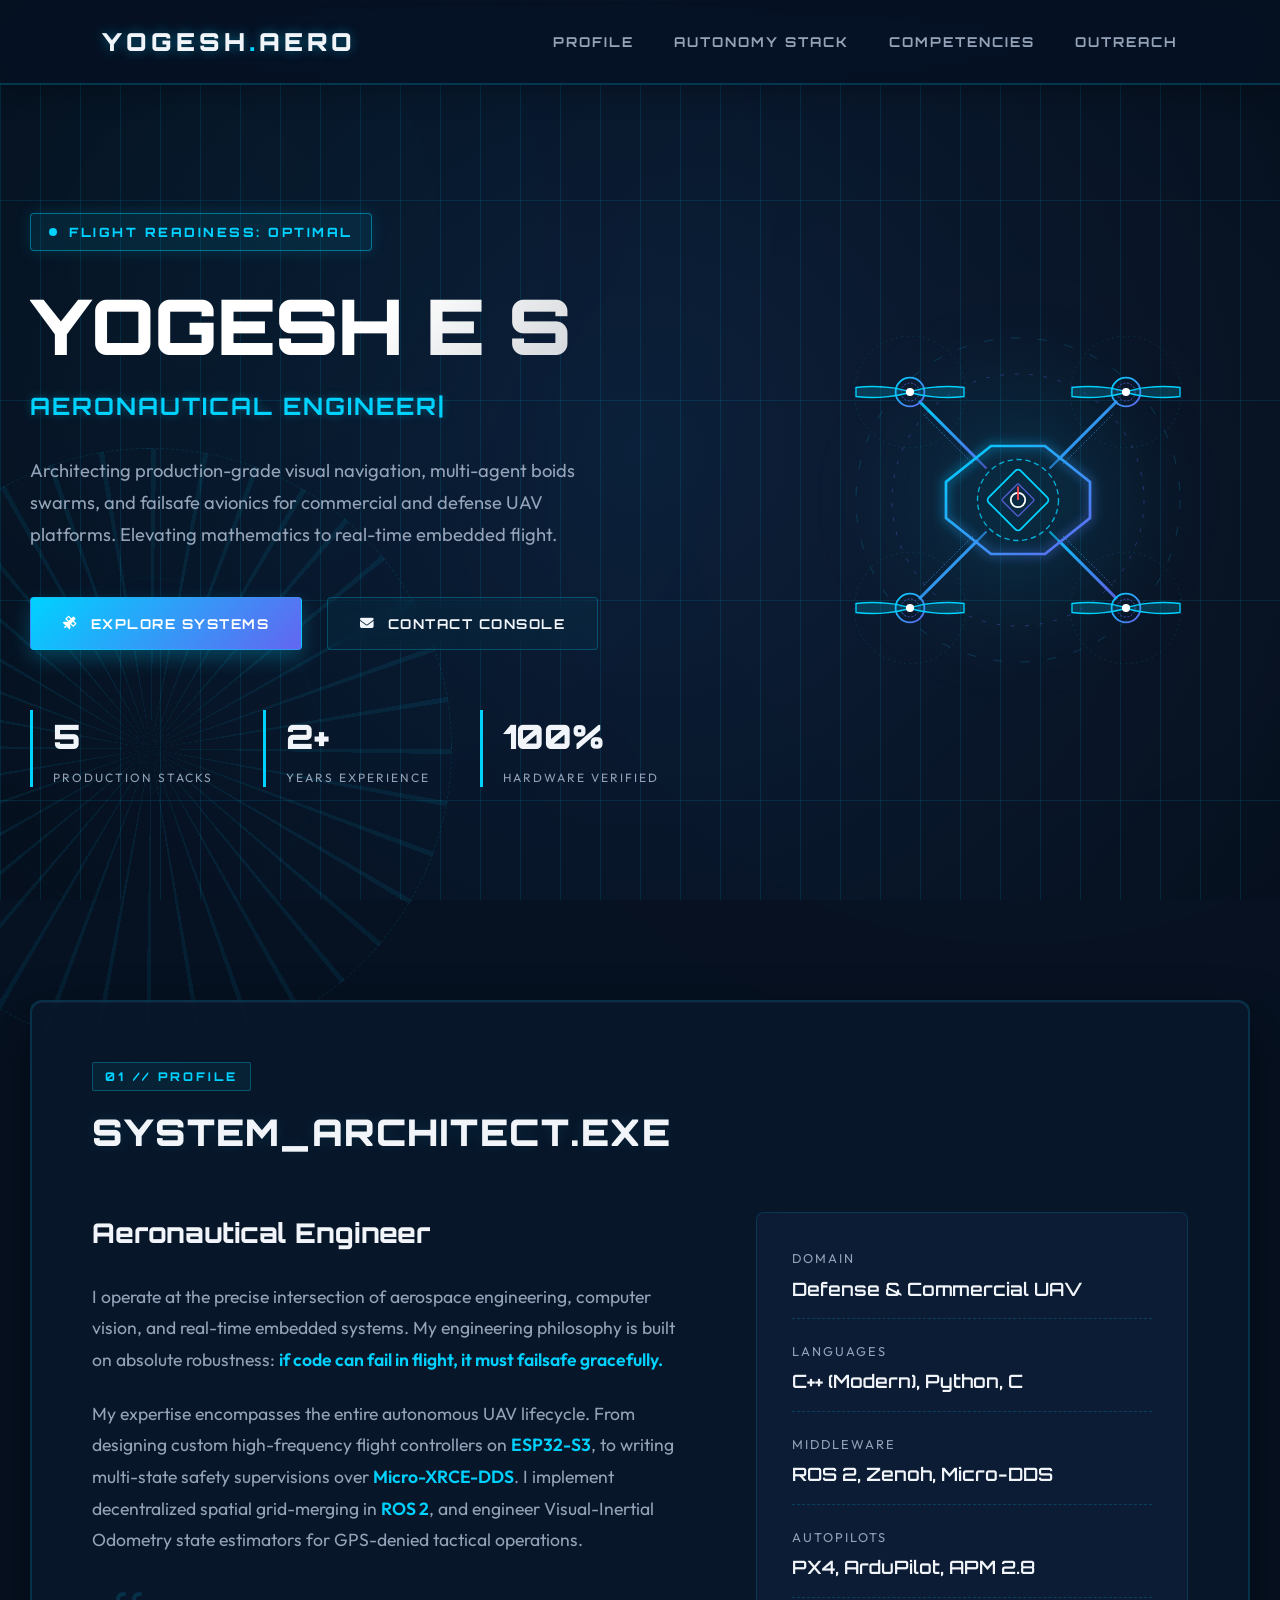
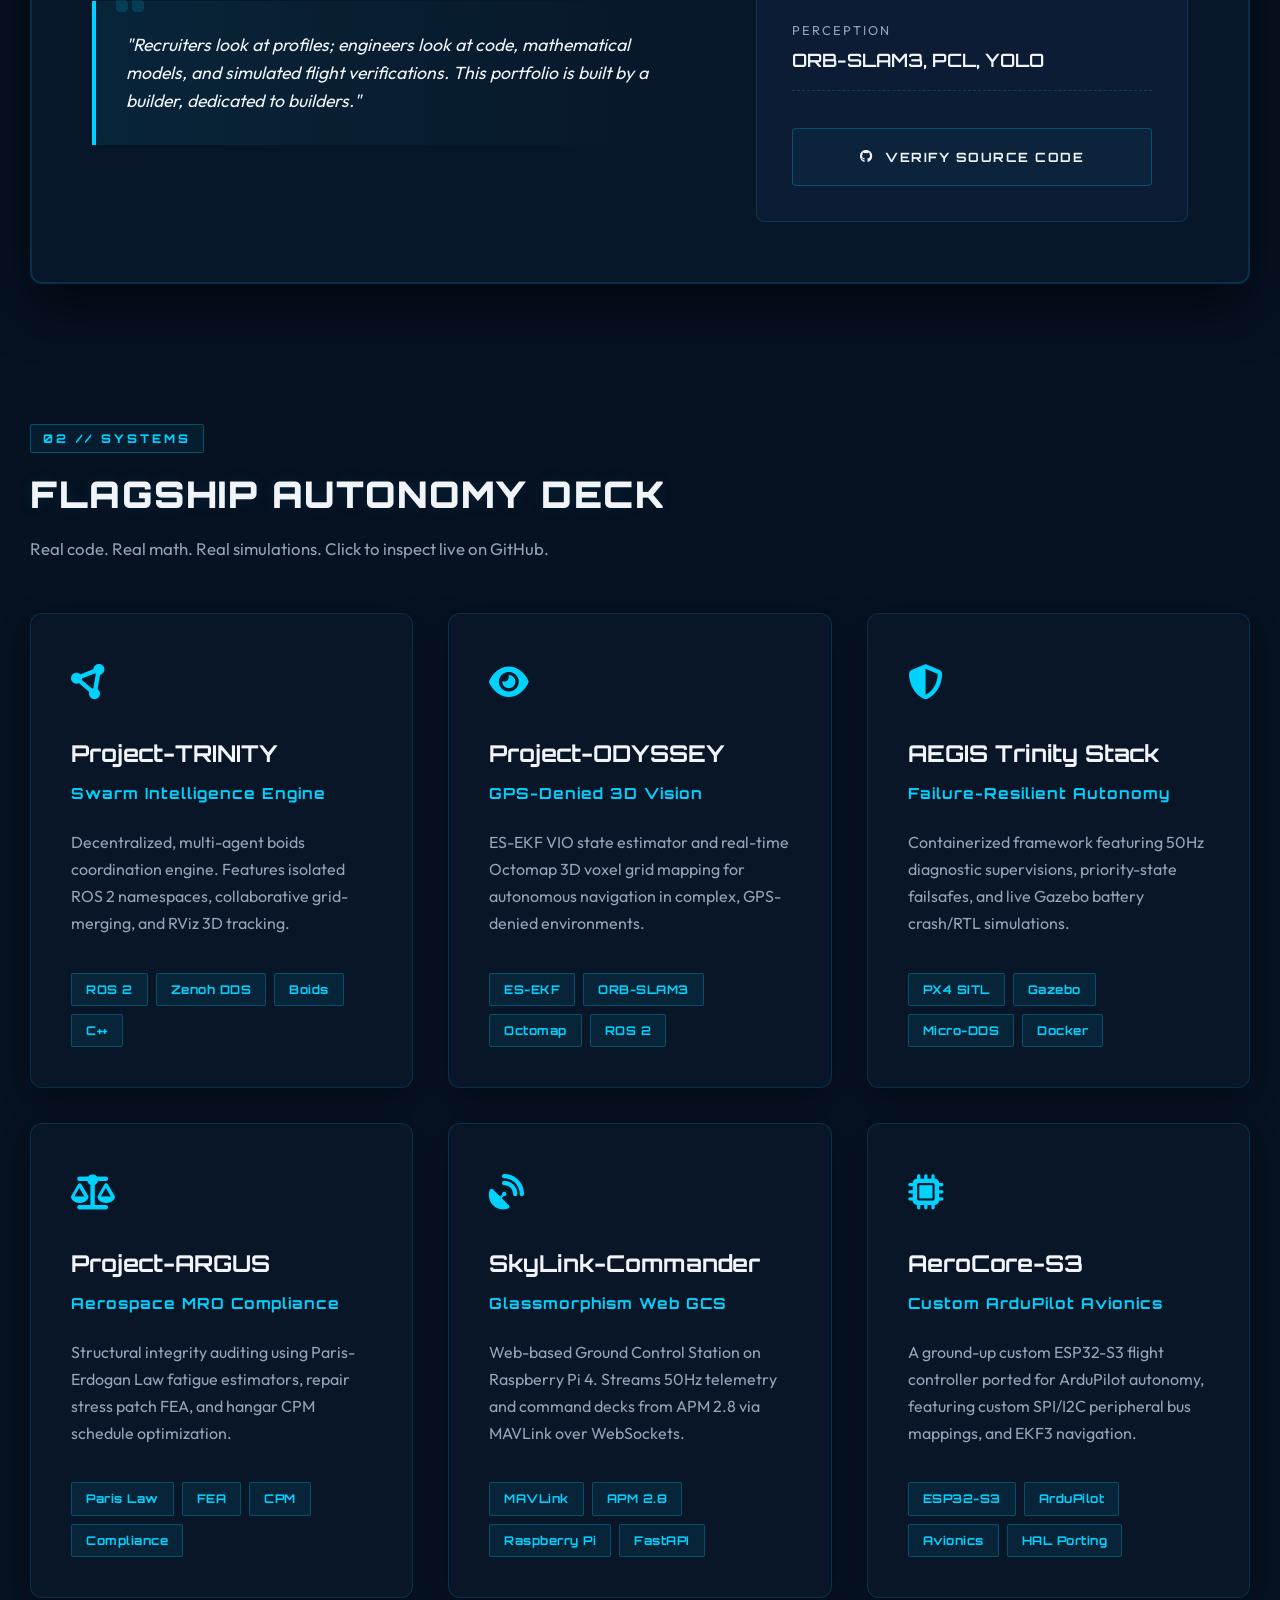
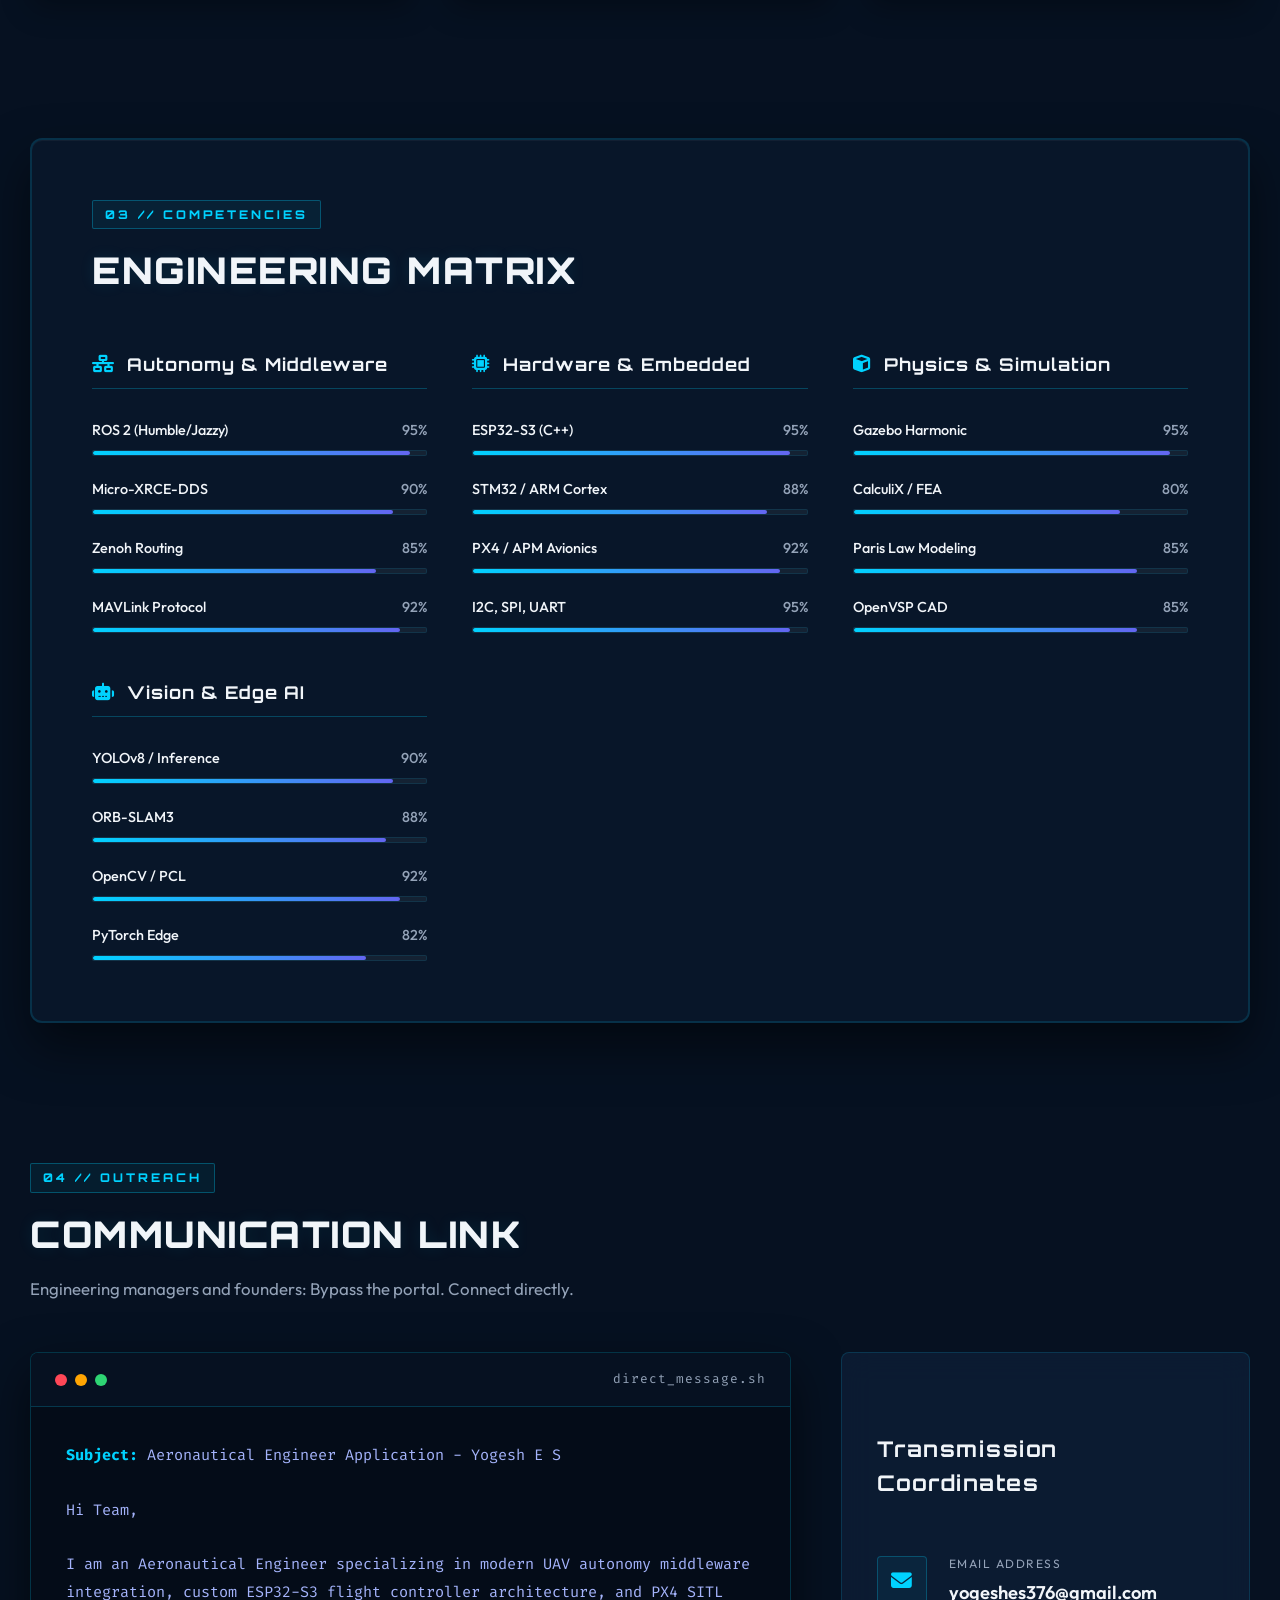
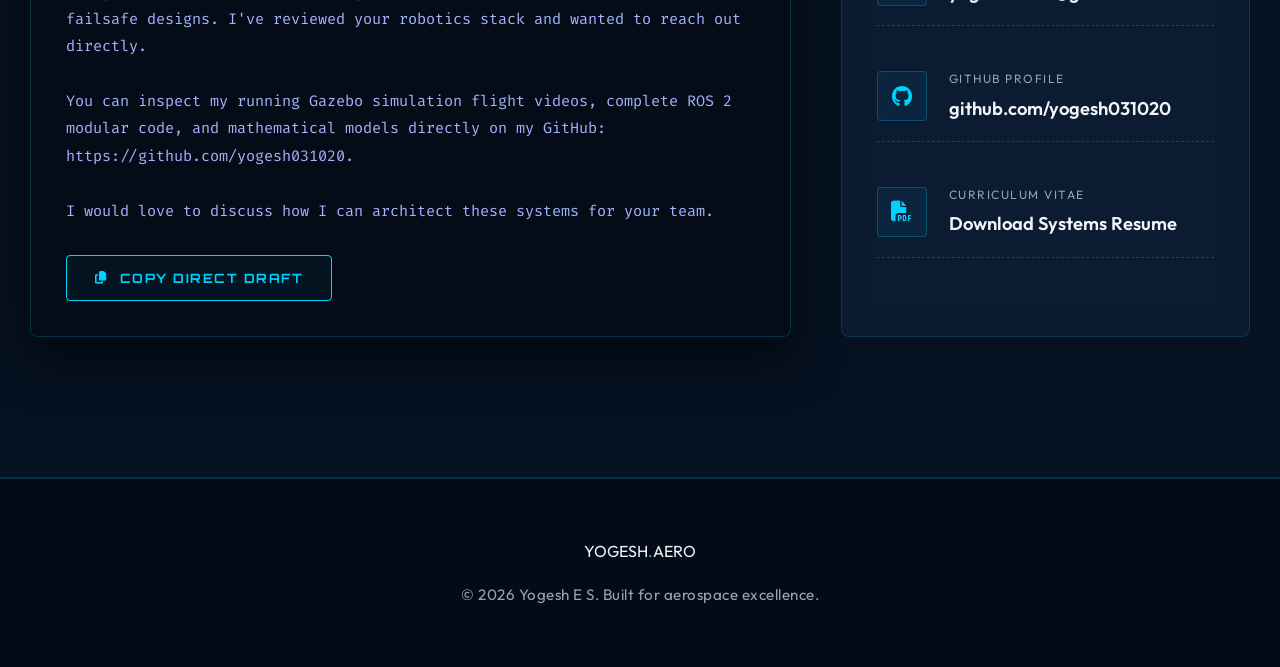
==== commit 989f35cf: "fix: resolve drone alignment, upgrade vector schematic to a highly detailed, rotating quadcopter blu" ====
--- a/index.html
+++ b/index.html
@@ -75,42 +75,115 @@
                     <svg class="drone-svg" viewBox="0 0 500 500" xmlns="http://www.w3.org/2000/svg">
                         <defs>
                             <linearGradient id="droneGrad" x1="0%" y1="0%" x2="100%" y2="100%">
-                                <stop offset="0%" stop-color="#38bdf8" />
-                                <stop offset="100%" stop-color="#818cf8" />
+                                <stop offset="0%" stop-color="#00d2ff" />
+                                <stop offset="100%" stop-color="#6366f1" />
                             </linearGradient>
                             <filter id="neonGlow" x="-20%" y="-20%" width="140%" height="140%">
-                                <feGaussianBlur stdDeviation="8" result="blur" />
+                                <feGaussianBlur stdDeviation="6" result="blur" />
                                 <feComposite in="SourceGraphic" in2="blur" operator="over" />
                             </filter>
                         </defs>
-                        <!-- Central Body -->
-                        <path d="M250,200 L300,250 L250,300 L200,250 Z" fill="none" stroke="url(#droneGrad)" stroke-width="4" filter="url(#neonGlow)"/>
-                        <circle cx="250" cy="250" r="15" fill="#38bdf8" filter="url(#neonGlow)"/>
-                        <!-- Arms -->
-                        <line x1="215" y1="215" x2="130" y2="130" stroke="url(#droneGrad)" stroke-width="3" opacity="0.8"/>
-                        <line x1="285" y1="215" x2="370" y2="130" stroke="url(#droneGrad)" stroke-width="3" opacity="0.8"/>
-                        <line x1="215" y1="285" x2="130" y2="370" stroke="url(#droneGrad)" stroke-width="3" opacity="0.8"/>
-                        <line x1="285" y1="285" x2="370" y2="370" stroke="url(#droneGrad)" stroke-width="3" opacity="0.8"/>
-                        <!-- Propellers (Animated in CSS) -->
-                        <g class="propeller" transform="translate(130, 130)">
-                            <ellipse cx="0" cy="0" rx="40" ry="10" fill="none" stroke="#38bdf8" stroke-width="2" opacity="0.6"/>
-                            <circle cx="0" cy="0" r="4" fill="#fff"/>
+                        
+                        <!-- ================= DUAL-SPAR TRUSS ARMS ================= -->
+                        <!-- Top-Left Arm -->
+                        <line x1="205" y1="205" x2="140" y2="140" stroke="url(#droneGrad)" stroke-width="3.5" opacity="0.9"/>
+                        <line x1="215" y1="215" x2="150" y2="150" stroke="url(#droneGrad)" stroke-width="2.5" opacity="0.7"/>
+                        <line x1="200" y1="210" x2="145" y2="155" stroke="url(#droneGrad)" stroke-width="1" stroke-dasharray="2 2" opacity="0.6"/>
+                        
+                        <!-- Top-Right Arm -->
+                        <line x1="295" y1="205" x2="360" y2="140" stroke="url(#droneGrad)" stroke-width="3.5" opacity="0.9"/>
+                        <line x1="285" y1="215" x2="350" y2="150" stroke="url(#droneGrad)" stroke-width="2.5" opacity="0.7"/>
+                        <line x1="300" y1="210" x2="355" y2="155" stroke="url(#droneGrad)" stroke-width="1" stroke-dasharray="2 2" opacity="0.6"/>
+
+                        <!-- Bottom-Left Arm -->
+                        <line x1="205" y1="295" x2="140" y2="360" stroke="url(#droneGrad)" stroke-width="3.5" opacity="0.9"/>
+                        <line x1="215" y1="285" x2="150" y2="350" stroke="url(#droneGrad)" stroke-width="2.5" opacity="0.7"/>
+                        <line x1="200" y1="290" x2="145" y2="345" stroke="url(#droneGrad)" stroke-width="1" stroke-dasharray="2 2" opacity="0.6"/>
+
+                        <!-- Bottom-Right Arm -->
+                        <line x1="295" y1="295" x2="360" y2="360" stroke="url(#droneGrad)" stroke-width="3.5" opacity="0.9"/>
+                        <line x1="285" y1="285" x2="350" y2="350" stroke="url(#droneGrad)" stroke-width="2.5" opacity="0.7"/>
+                        <line x1="300" y1="290" x2="355" y2="345" stroke="url(#droneGrad)" stroke-width="1" stroke-dasharray="2 2" opacity="0.6"/>
+
+                        <!-- ================= CAD CENTRAL BODY PLATES ================= -->
+                        <!-- Outer Hexagonal Frame -->
+                        <path d="M220,190 L280,190 L330,230 L330,270 L280,310 L220,310 L170,270 L170,230 Z" fill="none" stroke="url(#droneGrad)" stroke-width="3" filter="url(#neonGlow)"/>
+                        <!-- Inner Support Ring -->
+                        <circle cx="250" cy="250" r="45" fill="none" stroke="#00d2ff" stroke-width="1.5" stroke-dasharray="6 4" opacity="0.8"/>
+                        
+                        <!-- Flight Controller (FC) Stack & Sensor Compass -->
+                        <rect x="225" y="225" width="50" height="50" rx="4" fill="none" stroke="#00d2ff" stroke-width="2" transform="rotate(45 250 250)"/>
+                        <rect x="237" y="237" width="26" height="26" rx="2" fill="none" stroke="#6366f1" stroke-width="1.5" transform="rotate(45 250 250)" opacity="0.8"/>
+                        <!-- Core GPS heading compass needle -->
+                        <circle cx="250" cy="250" r="8" fill="none" stroke="#fff" stroke-width="2"/>
+                        <line x1="250" y1="250" x2="250" y2="235" stroke="#ff4757" stroke-width="2"/>
+                        
+                        <!-- ================= MOTOR UNITS & ASSEMBLIES ================= -->
+                        <!-- Top-Left Motor -->
+                        <circle cx="130" cy="130" r="16" fill="none" stroke="url(#droneGrad)" stroke-width="2"/>
+                        <circle cx="130" cy="130" r="10" fill="none" stroke="#6366f1" stroke-width="1" stroke-dasharray="2 2" opacity="0.8"/>
+                        <circle cx="130" cy="130" r="3" fill="#fff"/>
+                        
+                        <!-- Top-Right Motor -->
+                        <circle cx="370" cy="130" r="16" fill="none" stroke="url(#droneGrad)" stroke-width="2"/>
+                        <circle cx="370" cy="130" r="10" fill="none" stroke="#6366f1" stroke-width="1" stroke-dasharray="2 2" opacity="0.8"/>
+                        <circle cx="370" cy="130" r="3" fill="#fff"/>
+
+                        <!-- Bottom-Left Motor -->
+                        <circle cx="130" cy="370" r="16" fill="none" stroke="url(#droneGrad)" stroke-width="2"/>
+                        <circle cx="130" cy="370" r="10" fill="none" stroke="#6366f1" stroke-width="1" stroke-dasharray="2 2" opacity="0.8"/>
+                        <circle cx="130" cy="370" r="3" fill="#fff"/>
+
+                        <!-- Bottom-Right Motor -->
+                        <circle cx="370" cy="370" r="16" fill="none" stroke="url(#droneGrad)" stroke-width="2"/>
+                        <circle cx="370" cy="370" r="10" fill="none" stroke="#6366f1" stroke-width="1" stroke-dasharray="2 2" opacity="0.8"/>
+                        <circle cx="370" cy="370" r="3" fill="#fff"/>
+
+                        <!-- ================= HIGH-TECH ROTATING PROPELLERS ================= -->
+                        <!-- Top-Left Propeller -->
+                        <g transform="translate(130, 130)">
+                            <g class="propeller-spin">
+                                <!-- Aerodynamic slender blades -->
+                                <path d="M-60,-5 C-35,-8 -10,-4 0,0 C-10,4 -35,8 -60,5 Z" fill="rgba(0, 210, 255, 0.18)" stroke="#00d2ff" stroke-width="1.5"/>
+                                <path d="M60,5 C35,8 10,4 0,0 C10,-4 35,-8 60,-5 Z" fill="rgba(0, 210, 255, 0.18)" stroke="#00d2ff" stroke-width="1.5"/>
+                                <circle cx="0" cy="0" r="4.5" fill="#fff"/>
+                                <circle cx="0" cy="0" r="62" fill="none" stroke="rgba(0, 210, 255, 0.15)" stroke-width="1" stroke-dasharray="2 4"/>
+                            </g>
                         </g>
-                        <g class="propeller" transform="translate(370, 130)">
-                            <ellipse cx="0" cy="0" rx="40" ry="10" fill="none" stroke="#38bdf8" stroke-width="2" opacity="0.6"/>
-                            <circle cx="0" cy="0" r="4" fill="#fff"/>
+
+                        <!-- Top-Right Propeller -->
+                        <g transform="translate(370, 130)">
+                            <g class="propeller-spin">
+                                <path d="M-60,-5 C-35,-8 -10,-4 0,0 C-10,4 -35,8 -60,5 Z" fill="rgba(0, 210, 255, 0.18)" stroke="#00d2ff" stroke-width="1.5"/>
+                                <path d="M60,5 C35,8 10,4 0,0 C10,-4 35,-8 60,-5 Z" fill="rgba(0, 210, 255, 0.18)" stroke="#00d2ff" stroke-width="1.5"/>
+                                <circle cx="0" cy="0" r="4.5" fill="#fff"/>
+                                <circle cx="0" cy="0" r="62" fill="none" stroke="rgba(0, 210, 255, 0.15)" stroke-width="1" stroke-dasharray="2 4"/>
+                            </g>
                         </g>
-                        <g class="propeller" transform="translate(130, 370)">
-                            <ellipse cx="0" cy="0" rx="40" ry="10" fill="none" stroke="#38bdf8" stroke-width="2" opacity="0.6"/>
-                            <circle cx="0" cy="0" r="4" fill="#fff"/>
+
+                        <!-- Bottom-Left Propeller -->
+                        <g transform="translate(130, 370)">
+                            <g class="propeller-spin">
+                                <path d="M-60,-5 C-35,-8 -10,-4 0,0 C-10,4 -35,8 -60,5 Z" fill="rgba(0, 210, 255, 0.18)" stroke="#00d2ff" stroke-width="1.5"/>
+                                <path d="M60,5 C35,8 10,4 0,0 C10,-4 35,-8 60,-5 Z" fill="rgba(0, 210, 255, 0.18)" stroke="#00d2ff" stroke-width="1.5"/>
+                                <circle cx="0" cy="0" r="4.5" fill="#fff"/>
+                                <circle cx="0" cy="0" r="62" fill="none" stroke="rgba(0, 210, 255, 0.15)" stroke-width="1" stroke-dasharray="2 4"/>
+                            </g>
                         </g>
-                        <g class="propeller" transform="translate(370, 370)">
-                            <ellipse cx="0" cy="0" rx="40" ry="10" fill="none" stroke="#38bdf8" stroke-width="2" opacity="0.6"/>
-                            <circle cx="0" cy="0" r="4" fill="#fff"/>
+
+                        <!-- Bottom-Right Propeller -->
+                        <g transform="translate(370, 370)">
+                            <g class="propeller-spin">
+                                <path d="M-60,-5 C-35,-8 -10,-4 0,0 C-10,4 -35,8 -60,5 Z" fill="rgba(0, 210, 255, 0.18)" stroke="#00d2ff" stroke-width="1.5"/>
+                                <path d="M60,5 C35,8 10,4 0,0 C10,-4 35,-8 60,-5 Z" fill="rgba(0, 210, 255, 0.18)" stroke="#00d2ff" stroke-width="1.5"/>
+                                <circle cx="0" cy="0" r="4.5" fill="#fff"/>
+                                <circle cx="0" cy="0" r="62" fill="none" stroke="rgba(0, 210, 255, 0.15)" stroke-width="1" stroke-dasharray="2 4"/>
+                            </g>
                         </g>
+
                         <!-- Data Rings -->
-                        <circle cx="250" cy="250" r="140" fill="none" stroke="#818cf8" stroke-width="1" stroke-dasharray="4 12" class="spin-slow" opacity="0.4"/>
-                        <circle cx="250" cy="250" r="180" fill="none" stroke="#38bdf8" stroke-width="1" stroke-dasharray="10 20" class="spin-reverse" opacity="0.2"/>
+                        <circle cx="250" cy="250" r="140" fill="none" stroke="#6366f1" stroke-width="1" stroke-dasharray="4 12" class="spin-slow" opacity="0.4"/>
+                        <circle cx="250" cy="250" r="180" fill="none" stroke="#00d2ff" stroke-width="1" stroke-dasharray="10 20" class="spin-reverse" opacity="0.2"/>
                     </svg>
                 </div>
             </div>
--- a/style.css
+++ b/style.css
@@ -1,26 +1,45 @@
 /* ==========================================================================
-   Yogesh E S - Premium Aerospace & Autonomy Portfolio Style Sheet
+   Yogesh E S - Professional Aeronautical & UAV Autonomy Portfolio Style Sheet
    ========================================================================== */
 
+@import url('https://fonts.googleapis.com/css2?family=Fira+Code:wght@400;600&family=Orbitron:wght@400;500;600;700;800;900&family=Outfit:wght@300;400;500;600;700;800&display=swap');
+
 :root {
-    --bg-base: #020617;
-    --bg-surface: rgba(15, 23, 42, 0.5);
-    --bg-panel: rgba(30, 41, 59, 0.4);
-    --primary: #38bdf8; /* Aerospace Cyan */
-    --primary-glow: rgba(56, 189, 248, 0.3);
-    --secondary: #818cf8; /* Deep Indigo */
-    --secondary-glow: rgba(129, 140, 248, 0.3);
-    --accent: #f43f5e; /* Alert Rose */
-    --text-main: #f8fafc;
+    /* Pure Aeronautical Blueprint & Flight Instrumentation Color Palette */
+    --bg-base: #061121; /* Classic Engineering Blueprint Drafting Table Blue */
+    --bg-surface: rgba(10, 25, 45, 0.75); /* Engineering acrylic overlay */
+    --bg-panel: rgba(15, 32, 58, 0.7);
+    --bg-console: #040c18; /* Black-box flight telemetry console */
+    
+    /* Aeronautical Vector Telemetry Colors */
+    --primary: #00d2ff; /* Laser flight path cyan */
+    --primary-rgb: 0, 210, 255;
+    
+    /* CFD Pressure / Low-Velocity Aerodynamic Flow Colors */
+    --secondary: #6366f1; /* CFD Transition Indigo */
+    
+    /* CFD High-Pressure / Stagnation Point Flow Indicator */
+    --accent: #ff4757; /* Aerodynamic drag alert red */
+    
+    --text-main: #f1f5f9;
     --text-muted: #94a3b8;
-    --border-light: rgba(255, 255, 255, 0.08);
-    --border-glow: rgba(56, 189, 248, 0.4);
+    
+    /* Drafting Board Borders & Guidelines */
+    --border-light: rgba(0, 210, 255, 0.18);
+    --border-glow: rgba(0, 210, 255, 0.45);
+    
     --font-heading: 'Orbitron', sans-serif;
     --font-body: 'Outfit', sans-serif;
-    --transition: 0.4s cubic-bezier(0.16, 1, 0.3, 1);
-}
-
-* { margin: 0; padding: 0; box-sizing: border-box; scroll-behavior: smooth; }
+    --font-mono: 'Fira Code', monospace;
+    --transition: all 0.5s cubic-bezier(0.16, 1, 0.3, 1);
+}
+
+* { 
+    margin: 0; 
+    padding: 0; 
+    box-sizing: border-box; 
+    scroll-behavior: smooth; 
+}
 
 body {
     background-color: var(--bg-base);
@@ -28,231 +47,915 @@
     font-family: var(--font-body);
     overflow-x: hidden;
     line-height: 1.6;
-}
-
-::selection { background-color: var(--primary-glow); color: var(--primary); }
-
-::-webkit-scrollbar { width: 6px; }
-::-webkit-scrollbar-track { background: var(--bg-base); }
-::-webkit-scrollbar-thumb { background: rgba(255,255,255,0.1); border-radius: 10px; }
-::-webkit-scrollbar-thumb:hover { background: var(--primary); }
-
-/* --- Background Dynamics --- */
+    -webkit-font-smoothing: antialiased;
+}
+
+/* Custom Telemetry Scrollbar */
+::-webkit-scrollbar { 
+    width: 8px; 
+}
+::-webkit-scrollbar-track { 
+    background: var(--bg-base); 
+}
+::-webkit-scrollbar-thumb { 
+    background: rgba(0, 210, 255, 0.2); 
+    border-radius: 10px;
+    border: 2px solid var(--bg-base);
+}
+::-webkit-scrollbar-thumb:hover { 
+    background: var(--primary); 
+    box-shadow: 0 0 12px var(--primary);
+}
+
+/* --- High-fidelity Aeronautical Drafting Background System --- */
 .space-background {
-    position: fixed; top: 0; left: 0; width: 100vw; height: 100vh;
+    position: fixed; 
+    top: 0; 
+    left: 0; 
+    width: 100vw; 
+    height: 100vh;
     z-index: -3;
-    background: radial-gradient(circle at center, #0b1120 0%, var(--bg-base) 100%);
-}
-
+    /* Soft blueprint gradient paper background */
+    background: 
+        radial-gradient(circle at 50% 50%, #0a1e38 0%, #050f1d 100%);
+}
+
+/* Technical Engineering Grid Overlay */
 .grid-overlay {
-    position: fixed; top: 0; left: 0; width: 100vw; height: 100vh;
+    position: fixed; 
+    top: 0; 
+    left: 0; 
+    width: 100vw; 
+    height: 100vh;
     z-index: -2;
-    background-size: 50px 50px;
+    background-size: 40px 40px, 200px 200px;
     background-image: 
-        linear-gradient(to right, rgba(255,255,255,0.02) 1px, transparent 1px),
-        linear-gradient(to bottom, rgba(255,255,255,0.02) 1px, transparent 1px);
+        /* Minor grid lines (1mm spacing equivalent) */
+        linear-gradient(to right, rgba(0, 210, 255, 0.04) 1px, transparent 1px),
+        linear-gradient(to bottom, rgba(0, 210, 255, 0.04) 1px, transparent 1px),
+        /* Major grid lines (10mm spacing equivalent) */
+        linear-gradient(to right, rgba(0, 210, 255, 0.1) 1.5px, transparent 1.5px),
+        linear-gradient(to bottom, rgba(0, 210, 255, 0.1) 1.5px, transparent 1.5px);
     pointer-events: none;
-    transform: perspective(500px) rotateX(60deg) scale(2.5) translateY(-100px);
-    animation: gridMove 20s linear infinite;
-    opacity: 0.4;
-}
-
-@keyframes gridMove {
-    0% { background-position: 0 0; }
-    100% { background-position: 0 50px; }
-}
-
+    opacity: 0.85;
+}
+
+/* CFD Aerodynamic Pressure Gradients (Simulating Thermal/Velocity Flight Maps) */
 .ambient-glow {
-    position: fixed; width: 500px; height: 500px; border-radius: 50%;
-    filter: blur(150px); z-index: -1; pointer-events: none; opacity: 0.3;
-}
-.primary-glow { background-color: var(--primary); }
-.accent-glow { background-color: var(--secondary); }
-
-/* --- Header --- */
+    position: fixed; 
+    width: 650px; 
+    height: 650px; 
+    border-radius: 50%;
+    filter: blur(150px); 
+    z-index: -1; 
+    pointer-events: none; 
+    opacity: 0.2;
+    mix-blend-mode: screen;
+}
+/* Cool Airflow Stream low pressure */
+.primary-glow { 
+    background: radial-gradient(circle, rgba(0,210,255,0.25) 0%, transparent 70%); 
+}
+/* Hot Wing Stagnation CFD High pressure */
+.accent-glow { 
+    background: radial-gradient(circle, rgba(255,71,87,0.18) 0%, transparent 70%); 
+}
+
+/* High-tech Aeronautical Compass / HUD Gauge Ring Watermark */
+.space-background::after {
+    content: '';
+    position: fixed;
+    bottom: -150px;
+    left: -150px;
+    width: 600px;
+    height: 600px;
+    border: 1px dashed rgba(0, 210, 255, 0.12);
+    border-radius: 50%;
+    pointer-events: none;
+    z-index: -2;
+    background-image: 
+        radial-gradient(circle, transparent 40%, rgba(0, 210, 255, 0.02) 40%, transparent 41%),
+        repeating-conic-gradient(from 0deg, rgba(0, 210, 255, 0.08) 0deg 1deg, transparent 1deg 10deg);
+    animation: HUDspin 60s linear infinite;
+}
+
+@keyframes HUDspin {
+    100% { transform: rotate(360deg); }
+}
+
+/* --- Aeronautical SOP Navigation Bar --- */
 .glass-header {
-    position: fixed; top: 0; left: 0; width: 100%; height: 80px;
-    display: flex; justify-content: space-between; align-items: center;
-    padding: 0 5%; z-index: 100;
-    background: rgba(2, 6, 23, 0.7);
-    backdrop-filter: blur(20px);
-    border-bottom: 1px solid var(--border-light);
+    position: fixed; 
+    top: 0; 
+    left: 0; 
+    width: 100%; 
+    height: 85px;
+    display: flex; 
+    justify-content: space-between; 
+    align-items: center;
+    padding: 0 8%; 
+    z-index: 100;
+    background: rgba(6, 17, 33, 0.85);
+    backdrop-filter: blur(25px) saturate(180%);
+    border-bottom: 2px solid rgba(0, 210, 255, 0.2);
+    box-shadow: 0 4px 30px rgba(0,0,0,0.3);
     transition: var(--transition);
 }
 
-.logo-text { font-family: var(--font-heading); font-size: 1.5rem; font-weight: 700; letter-spacing: 2px; }
-.logo-dot { color: var(--primary); }
-
-nav { display: flex; gap: 40px; }
+.logo-text { 
+    font-family: var(--font-heading); 
+    font-size: 1.55rem; 
+    font-weight: 900; 
+    letter-spacing: 4px; 
+    color: var(--text-main);
+    text-shadow: 0 0 12px rgba(0, 210, 255, 0.4);
+}
+.logo-dot { 
+    color: var(--primary); 
+    animation: flash 1.5s infinite;
+}
+
+@keyframes flash {
+    0%, 100% { opacity: 1; }
+    50% { opacity: 0.2; }
+}
+
+nav { 
+    display: flex; 
+    gap: 40px; 
+}
 .nav-link {
-    color: var(--text-muted); text-decoration: none; font-weight: 500; font-size: 0.95rem;
-    transition: var(--transition); position: relative;
+    color: var(--text-muted); 
+    text-decoration: none; 
+    font-weight: 700; 
+    font-size: 0.85rem;
+    font-family: var(--font-heading);
+    letter-spacing: 2px;
+    text-transform: uppercase;
+    transition: var(--transition); 
+    position: relative;
+    padding: 5px 0;
 }
 .nav-link::after {
-    content: ''; position: absolute; bottom: -5px; left: 0; width: 0; height: 2px;
-    background: var(--primary); transition: var(--transition);
-}
-.nav-link:hover, .nav-link.active { color: var(--text-main); }
-.nav-link:hover::after, .nav-link.active::after { width: 100%; }
-
-/* --- Layout --- */
-main { max-width: 1200px; margin: 0 auto; padding: 120px 20px 40px; display: flex; flex-direction: column; gap: 120px; }
-
-/* --- Reveal Animations --- */
-.reveal { opacity: 0; transform: translateY(40px); transition: 0.8s cubic-bezier(0.16, 1, 0.3, 1); }
-.reveal.active { opacity: 1; transform: translateY(0); }
-.reveal-delay { opacity: 0; transform: translateY(40px); transition: 1s cubic-bezier(0.16, 1, 0.3, 1) 0.3s; }
-.reveal-delay.active { opacity: 1; transform: translateY(0); }
-
-/* --- Common Components --- */
+    content: ''; 
+    position: absolute; 
+    bottom: -3px; 
+    left: 0; 
+    width: 0; 
+    height: 2px;
+    background: var(--primary); 
+    transition: var(--transition);
+    box-shadow: 0 0 8px var(--primary);
+}
+.nav-link:hover, .nav-link.active { 
+    color: var(--primary); 
+    text-shadow: 0 0 10px rgba(0, 210, 255, 0.5);
+}
+.nav-link:hover::after, .nav-link.active::after { 
+    width: 100%; 
+}
+
+/* --- Layout System --- */
+main { 
+    max-width: 1300px; 
+    margin: 0 auto; 
+    padding: 140px 30px 60px; 
+    display: flex; 
+    flex-direction: column; 
+    gap: 140px; 
+}
+
+/* --- Reveal Matrices --- */
+.reveal { 
+    opacity: 0; 
+    transform: translateY(25px); 
+    transition: 0.9s cubic-bezier(0.16, 1, 0.3, 1); 
+}
+.reveal.active { 
+    opacity: 1; 
+    transform: translateY(0); 
+}
+.reveal-delay { 
+    opacity: 0; 
+    transform: translateY(25px); 
+    transition: 1.1s cubic-bezier(0.16, 1, 0.3, 1) 0.2s; 
+}
+.reveal-delay.active { 
+    opacity: 1; 
+    transform: translateY(0); 
+}
+
+/* --- Premium Flight Control Call-to-Actions --- */
 .btn {
-    display: inline-flex; align-items: center; gap: 10px; padding: 14px 28px;
-    border-radius: 8px; font-weight: 600; text-decoration: none; transition: var(--transition);
-    cursor: pointer; font-size: 0.95rem; border: 1px solid transparent;
+    display: inline-flex; 
+    align-items: center; 
+    justify-content: center;
+    gap: 12px; 
+    padding: 15px 32px;
+    border-radius: 4px; 
+    font-weight: 700; 
+    font-family: var(--font-heading);
+    font-size: 0.85rem;
+    letter-spacing: 1.5px;
+    text-transform: uppercase;
+    text-decoration: none; 
+    transition: var(--transition);
+    cursor: pointer; 
+    border: 1px solid transparent;
+    position: relative;
+    overflow: hidden;
 }
 .primary-btn {
     background: linear-gradient(135deg, var(--primary), var(--secondary));
-    color: #fff; box-shadow: 0 10px 20px rgba(56, 189, 248, 0.2);
-}
-.primary-btn:hover { transform: translateY(-3px); box-shadow: 0 15px 25px rgba(129, 140, 248, 0.4); }
-.secondary-btn { background: rgba(255,255,255,0.03); color: var(--text-main); border-color: var(--border-light); }
-.secondary-btn:hover { background: rgba(255,255,255,0.08); border-color: var(--primary); transform: translateY(-3px); }
-
-.section-header { margin-bottom: 40px; }
+    color: #fff; 
+    box-shadow: 0 8px 20px rgba(0, 210, 255, 0.25);
+    border: 1px solid rgba(0, 210, 255, 0.3);
+}
+.primary-btn::before {
+    content: '';
+    position: absolute;
+    top: 0;
+    left: -100%;
+    width: 100%;
+    height: 100%;
+    background: linear-gradient(90deg, transparent, rgba(255, 255, 255, 0.15), transparent);
+    transition: 0.6s;
+}
+.primary-btn:hover::before {
+    left: 100%;
+}
+.primary-btn:hover { 
+    transform: translateY(-3px); 
+    box-shadow: 0 12px 25px rgba(0, 210, 255, 0.45); 
+    border-color: var(--primary);
+}
+
+.secondary-btn { 
+    background: rgba(0, 210, 255, 0.04); 
+    color: var(--text-main); 
+    border-color: rgba(0, 210, 255, 0.25); 
+    backdrop-filter: blur(10px);
+}
+.secondary-btn:hover { 
+    background: rgba(0, 210, 255, 0.12); 
+    border-color: var(--primary); 
+    box-shadow: 0 0 15px rgba(0, 210, 255, 0.2);
+    transform: translateY(-3px); 
+}
+
+/* --- Section Formatting & Badging --- */
+.section-header { 
+    margin-bottom: 50px; 
+    position: relative;
+}
 .section-badge {
-    display: inline-block; font-family: var(--font-heading); font-size: 0.8rem;
-    color: var(--primary); letter-spacing: 2px; margin-bottom: 10px;
-}
-.section-header h2 { font-family: var(--font-heading); font-size: 2.2rem; font-weight: 700; color: var(--text-main); }
-.section-subtitle { color: var(--text-muted); font-size: 1.05rem; margin-top: 10px; max-width: 600px; }
+    display: inline-block; 
+    font-family: var(--font-heading); 
+    font-size: 0.75rem;
+    font-weight: 800;
+    color: var(--primary); 
+    letter-spacing: 3px; 
+    margin-bottom: 12px;
+    padding: 4px 12px;
+    border: 1px solid rgba(0, 210, 255, 0.3);
+    border-radius: 2px;
+    background: rgba(0, 210, 255, 0.06);
+}
+.section-header h2 { 
+    font-family: var(--font-heading); 
+    font-size: 2.3rem; 
+    font-weight: 900; 
+    color: var(--text-main); 
+    letter-spacing: 1.5px;
+    text-shadow: 0 0 15px rgba(0, 210, 255, 0.1);
+}
+.section-subtitle { 
+    color: var(--text-muted); 
+    font-size: 1.05rem; 
+    margin-top: 12px; 
+    max-width: 650px; 
+}
 
 .glass-section {
-    background: var(--bg-surface); backdrop-filter: blur(16px);
-    border: 1px solid var(--border-light); border-radius: 20px; padding: 50px;
-}
+    background: var(--bg-surface); 
+    backdrop-filter: blur(25px);
+    border: 2px solid rgba(0, 210, 255, 0.15); 
+    border-radius: 12px; 
+    padding: 60px;
+    box-shadow: 
+        0 24px 50px rgba(0,0,0,0.5),
+        inset 0 1px 1px rgba(255,255,255,0.05);
+}
+
 .glass-panel {
-    background: var(--bg-panel); border: 1px solid var(--border-light);
-    border-radius: 12px; padding: 30px;
-}
-
-/* --- Hero Section --- */
-#hero { display: grid; grid-template-columns: 1fr 1fr; align-items: center; gap: 50px; min-height: 80vh; }
+    background: var(--bg-panel); 
+    border: 1px solid rgba(0, 210, 255, 0.15);
+    border-radius: 8px; 
+    padding: 35px;
+    backdrop-filter: blur(15px);
+    transition: var(--transition);
+}
+.glass-panel:hover {
+    border-color: var(--primary);
+    box-shadow: 0 12px 30px rgba(0, 210, 255, 0.1);
+}
+
+/* --- Hero Section - Flight Control Hub --- */
+#hero { 
+    display: grid; 
+    grid-template-columns: 1.2fr 0.8fr; 
+    align-items: center; 
+    gap: 60px; 
+    min-height: 80vh; 
+}
 .status-badge {
-    display: inline-flex; align-items: center; gap: 10px; background: rgba(56, 189, 248, 0.1);
-    border: 1px solid var(--border-glow); color: var(--primary); font-family: var(--font-heading);
-    font-size: 0.75rem; padding: 6px 14px; border-radius: 20px; margin-bottom: 30px; letter-spacing: 1px;
-}
-.status-pulse { width: 8px; height: 8px; background-color: var(--primary); border-radius: 50%; animation: pulse 2s infinite; }
-.hero-title { font-family: var(--font-heading); font-size: 4.5rem; font-weight: 900; line-height: 1.1; margin-bottom: 15px; letter-spacing: -2px; }
-.hero-subtitle { font-family: var(--font-heading); font-size: 1.4rem; color: var(--secondary); margin-bottom: 25px; height: 35px;}
-.cursor { color: var(--primary); animation: blink 1s step-end infinite; }
-.hero-tagline { font-size: 1.1rem; color: var(--text-muted); margin-bottom: 40px; max-width: 500px; line-height: 1.7; }
-.hero-actions { display: flex; gap: 20px; margin-bottom: 50px; }
-
-.hero-stats { display: flex; gap: 40px; }
-.stat-card { border-left: 2px solid var(--primary); padding-left: 15px; }
-.stat-num { font-family: var(--font-heading); font-size: 2rem; font-weight: 700; color: var(--text-main); }
-.stat-lbl { font-size: 0.85rem; color: var(--text-muted); text-transform: uppercase; letter-spacing: 1px; }
-
-/* Drone Graphic SVG Animation */
-.drone-container { position: relative; width: 100%; height: 400px; display: flex; justify-content: center; align-items: center; animation: float 6s ease-in-out infinite; }
-.drone-glow { position: absolute; width: 250px; height: 250px; background: radial-gradient(circle, rgba(56,189,248,0.2) 0%, transparent 70%); filter: blur(30px); }
-.drone-svg { width: 100%; height: 100%; max-width: 450px; z-index: 2; }
+    display: inline-flex; 
+    align-items: center; 
+    gap: 12px; 
+    background: rgba(0, 210, 255, 0.08);
+    border: 1.5px solid var(--border-glow); 
+    color: var(--primary); 
+    font-family: var(--font-heading);
+    font-size: 0.8rem; 
+    font-weight: 800;
+    padding: 8px 18px; 
+    border-radius: 4px; 
+    margin-bottom: 35px; 
+    letter-spacing: 2.5px;
+    box-shadow: 0 0 15px rgba(0, 210, 255, 0.15);
+}
+.status-pulse { 
+    width: 8px; 
+    height: 8px; 
+    background-color: var(--primary); 
+    border-radius: 50%; 
+    animation: pulse 1.5s infinite; 
+}
+.hero-title { 
+    font-family: var(--font-heading); 
+    font-size: 4.8rem; 
+    font-weight: 900; 
+    line-height: 1.05; 
+    margin-bottom: 20px; 
+    letter-spacing: -1px; 
+    background: linear-gradient(135deg, #fff 50%, rgba(255,255,255,0.7) 100%);
+    -webkit-background-clip: text;
+    -webkit-text-fill-color: transparent;
+}
+.hero-subtitle { 
+    font-family: var(--font-heading); 
+    font-size: 1.5rem; 
+    color: var(--primary); 
+    margin-bottom: 30px; 
+    height: 38px;
+    letter-spacing: 2px;
+    text-transform: uppercase;
+    text-shadow: 0 0 10px rgba(0, 210, 255, 0.3);
+}
+.cursor { 
+    color: var(--primary); 
+    animation: blink 0.9s step-end infinite; 
+}
+.hero-tagline { 
+    font-size: 1.15rem; 
+    color: var(--text-muted); 
+    margin-bottom: 45px; 
+    max-width: 580px; 
+    line-height: 1.75; 
+}
+.hero-actions { 
+    display: flex; 
+    gap: 25px; 
+    margin-bottom: 60px; 
+}
+
+.hero-stats { 
+    display: flex; 
+    gap: 50px; 
+}
+.stat-card { 
+    border-left: 3px solid var(--primary); 
+    padding-left: 20px; 
+    transition: var(--transition);
+}
+.stat-card:hover {
+    transform: translateX(4px);
+}
+.stat-num { 
+    font-family: var(--font-heading); 
+    font-size: 2.1rem; 
+    font-weight: 900; 
+    color: var(--text-main); 
+}
+.stat-lbl { 
+    font-size: 0.75rem; 
+    color: var(--text-muted); 
+    text-transform: uppercase; 
+    letter-spacing: 2px; 
+    margin-top: 4px;
+}
+
+/* CAD Drone Blueprint Vector Animation */
+.drone-container { 
+    position: relative; 
+    width: 100%; 
+    height: 450px; 
+    display: flex; 
+    justify-content: center; 
+    align-items: center; 
+    animation: float 5s ease-in-out infinite; 
+}
+.drone-glow { 
+    position: absolute; 
+    width: 320px; 
+    height: 320px; 
+    background: radial-gradient(circle, rgba(0,210,255,0.15) 0%, transparent 70%); 
+    filter: blur(40px); 
+}
+.drone-svg { 
+    width: 100%; 
+    height: 100%; 
+    max-width: 480px; 
+    z-index: 2; 
+}
 
 @keyframes float {
     0% { transform: translateY(0px) rotate(0deg); }
     50% { transform: translateY(-20px) rotate(2deg); }
     100% { transform: translateY(0px) rotate(0deg); }
 }
-.propeller { animation: spin 0.2s linear infinite; transform-origin: 0 0; }
+.propeller-spin { 
+    animation: spin 0.12s linear infinite; 
+    transform-origin: 0px 0px; 
+}
 @keyframes spin { 100% { transform: rotate(360deg); } }
-.spin-slow { animation: spin 20s linear infinite; transform-origin: 250px 250px; }
-.spin-reverse { animation: spinReverse 15s linear infinite; transform-origin: 250px 250px; }
+.spin-slow { 
+    animation: spin 24s linear infinite; 
+    transform-origin: 250px 250px; 
+}
+.spin-reverse { 
+    animation: spinReverse 18s linear infinite; 
+    transform-origin: 250px 250px; 
+}
 @keyframes spinReverse { 100% { transform: rotate(-360deg); } }
 @keyframes blink { 50% { opacity: 0; } }
-@keyframes pulse { 0% { box-shadow: 0 0 0 0 rgba(56, 189, 248, 0.4); } 70% { box-shadow: 0 0 0 10px rgba(56, 189, 248, 0); } 100% { box-shadow: 0 0 0 0 rgba(56, 189, 248, 0); } }
-
-/* --- About Section --- */
-.about-grid { display: grid; grid-template-columns: 1.5fr 1fr; gap: 50px; }
-.about-text h3 { font-size: 1.6rem; color: var(--text-main); margin-bottom: 20px; font-weight: 500; }
-.about-text p { color: var(--text-muted); font-size: 1.1rem; margin-bottom: 20px; }
-.about-text strong { color: var(--primary); font-weight: 500; }
-.highlight-quote { background: linear-gradient(90deg, rgba(56, 189, 248, 0.1), transparent); border-left: 3px solid var(--primary); padding: 25px; border-radius: 0 12px 12px 0; margin-top: 40px; font-style: italic; color: var(--text-main); font-size: 1.05rem; }
-
-.about-card { display: flex; flex-direction: column; gap: 20px; justify-content: center; }
-.card-line { display: flex; flex-direction: column; border-bottom: 1px solid rgba(255,255,255,0.05); padding-bottom: 12px; }
-.card-line span { font-size: 0.8rem; color: var(--text-muted); text-transform: uppercase; letter-spacing: 1px; margin-bottom: 4px;}
-.card-line strong { font-family: var(--font-heading); color: var(--text-main); font-size: 1.1rem; font-weight: 500; }
-
-.github-btn { display: flex; align-items: center; justify-content: center; gap: 10px; background: rgba(255,255,255,0.05); color: var(--text-main); padding: 16px; border-radius: 8px; text-decoration: none; font-weight: 600; margin-top: 10px; transition: var(--transition); border: 1px solid var(--border-light); }
-.github-btn:hover { background: var(--primary); color: #fff; border-color: var(--primary); transform: translateY(-2px); }
-
-/* --- Projects Section --- */
-.projects-grid { display: grid; grid-template-columns: repeat(auto-fit, minmax(320px, 1fr)); gap: 30px; }
+@keyframes pulse { 
+    0% { box-shadow: 0 0 0 0 rgba(0, 210, 255, 0.4); } 
+    70% { box-shadow: 0 0 0 10px rgba(0, 210, 255, 0); } 
+    100% { box-shadow: 0 0 0 0 rgba(0, 210, 255, 0); } 
+}
+
+/* --- About Section & Technical Profile --- */
+.about-grid { 
+    display: grid; 
+    grid-template-columns: 1.4fr 1fr; 
+    gap: 60px; 
+}
+.about-text h3 { 
+    font-size: 1.7rem; 
+    font-family: var(--font-heading);
+    color: var(--text-main); 
+    margin-bottom: 25px; 
+    font-weight: 800; 
+}
+.about-text p { 
+    color: var(--text-muted); 
+    font-size: 1.1rem; 
+    margin-bottom: 22px; 
+    line-height: 1.8;
+}
+.about-text strong { 
+    color: var(--primary); 
+    font-weight: 600; 
+}
+.highlight-quote { 
+    background: linear-gradient(90deg, rgba(0, 210, 255, 0.08), transparent); 
+    border-left: 4px solid var(--primary); 
+    padding: 30px; 
+    border-radius: 0 4px 4px 0; 
+    margin-top: 45px; 
+    font-style: italic; 
+    color: var(--text-main); 
+    font-size: 1.1rem; 
+    position: relative;
+}
+.quote-icon {
+    position: absolute;
+    top: -15px;
+    left: 20px;
+    font-size: 2rem;
+    color: rgba(0, 210, 255, 0.15);
+}
+
+.about-card { 
+    display: flex; 
+    flex-direction: column; 
+    gap: 22px; 
+    justify-content: center; 
+}
+.card-line { 
+    display: flex; 
+    flex-direction: column; 
+    border-bottom: 1px dashed rgba(0, 210, 255, 0.2); 
+    padding-bottom: 15px; 
+}
+.card-line span { 
+    font-size: 0.8rem; 
+    color: var(--text-muted); 
+    text-transform: uppercase; 
+    letter-spacing: 2px; 
+    margin-bottom: 5px;
+}
+.card-line strong { 
+    font-family: var(--font-heading); 
+    color: var(--text-main); 
+    font-size: 1.15rem; 
+    font-weight: 600; 
+}
+
+.github-btn { 
+    display: flex; 
+    align-items: center; 
+    justify-content: center; 
+    gap: 12px; 
+    background: rgba(0, 210, 255, 0.04); 
+    color: var(--text-main); 
+    padding: 18px; 
+    border-radius: 4px; 
+    text-decoration: none; 
+    font-weight: 700; 
+    font-family: var(--font-heading);
+    letter-spacing: 1.5px;
+    text-transform: uppercase;
+    font-size: 0.8rem;
+    margin-top: 15px; 
+    transition: var(--transition); 
+    border: 1px solid rgba(0, 210, 255, 0.25); 
+}
+.github-btn:hover { 
+    background: var(--primary); 
+    color: #061121; 
+    border-color: var(--primary); 
+    box-shadow: 0 0 20px rgba(0, 210, 255, 0.4);
+    transform: translateY(-3px); 
+}
+
+/* --- Professional Aeronautical Project Cards Deck --- */
+.projects-grid { 
+    display: grid; 
+    grid-template-columns: repeat(auto-fit, minmax(350px, 1fr)); 
+    gap: 35px; 
+}
 .project-card {
-    position: relative; background: var(--bg-surface); border-radius: 16px; overflow: hidden;
-    text-decoration: none; display: flex; flex-direction: column; transition: var(--transition);
-    border: 1px solid var(--border-light); padding: 35px;
-}
-.card-gradient-border { position: absolute; top: 0; left: 0; width: 100%; height: 3px; background: linear-gradient(90deg, var(--primary), var(--secondary)); opacity: 0; transition: var(--transition); }
-.project-card:hover { transform: translateY(-8px); background: rgba(30, 41, 59, 0.7); box-shadow: 0 20px 40px rgba(0,0,0,0.4); border-color: rgba(255,255,255,0.1); }
-.project-card:hover .card-gradient-border { opacity: 1; }
-
-.project-icon { font-size: 2rem; color: var(--primary); margin-bottom: 20px; }
-.project-title { font-family: var(--font-heading); font-size: 1.4rem; color: var(--text-main); margin-bottom: 8px; }
-.project-subtitle { font-size: 0.95rem; color: var(--secondary); margin-bottom: 20px; font-weight: 500;}
-.project-desc { color: var(--text-muted); font-size: 0.95rem; flex-grow: 1; margin-bottom: 30px; }
-.tech-tags { display: flex; flex-wrap: wrap; gap: 8px; }
-.tech-tags span { font-size: 0.75rem; background: rgba(255,255,255,0.05); color: var(--text-main); padding: 6px 12px; border-radius: 20px; }
-
-/* --- Skills Matrix --- */
-.skills-grid { display: grid; grid-template-columns: repeat(auto-fit, minmax(260px, 1fr)); gap: 40px; }
-.skill-category h4 { font-family: var(--font-heading); font-size: 1.1rem; color: var(--text-main); display: flex; align-items: center; gap: 10px; margin-bottom: 25px; }
-.skill-category h4 i { color: var(--primary); }
-.skill-category ul { list-style: none; display: flex; flex-direction: column; gap: 20px; }
-.skill-info { display: flex; justify-content: space-between; font-size: 0.9rem; color: var(--text-muted); margin-bottom: 8px; }
-.skill-bar { width: 100%; height: 6px; background: rgba(255,255,255,0.05); border-radius: 4px; overflow: hidden; }
-.skill-fill { height: 100%; background: linear-gradient(90deg, var(--primary), var(--secondary)); border-radius: 4px; position: relative; }
-
-/* --- Contact Section --- */
-.contact-grid { display: grid; grid-template-columns: 1.4fr 1fr; gap: 40px; }
-.console-box { background: #050914; border: 1px solid var(--border-light); border-radius: 12px; overflow: hidden; }
-.console-header { background: #0f172a; padding: 15px 20px; display: flex; align-items: center; justify-content: space-between; border-bottom: 1px solid var(--border-light); }
-.window-controls { display: flex; gap: 8px; }
-.dot { width: 12px; height: 12px; border-radius: 50%; }
-.red-dot { background: #ef4444; } .yellow-dot { background: #f59e0b; } .green-dot { background: #10b981; }
-.console-title { font-family: var(--font-mono); font-size: 0.8rem; color: var(--text-muted); }
-
-.console-body { padding: 30px; display: flex; flex-direction: column; gap: 25px; }
-.console-body p { font-family: var(--font-body); font-size: 1rem; color: var(--text-muted); line-height: 1.7; }
-.copy-btn { align-self: flex-start; padding: 12px 24px; background: rgba(56, 189, 248, 0.1); border: 1px solid var(--primary); color: var(--primary); }
-.copy-btn:hover { background: var(--primary); color: #fff; }
-
-.contact-links { display: flex; flex-direction: column; gap: 20px; justify-content: center; }
-.contact-links h3 { font-family: var(--font-heading); font-size: 1.3rem; margin-bottom: 15px; }
-.contact-item { display: flex; align-items: center; gap: 20px; padding: 15px 0; border-bottom: 1px solid var(--border-light); }
-.icon-wrap { width: 45px; height: 45px; border-radius: 10px; background: rgba(56, 189, 248, 0.1); color: var(--primary); display: flex; justify-content: center; align-items: center; font-size: 1.2rem; }
-.contact-data { display: flex; flex-direction: column; gap: 4px; }
-.contact-data span { font-size: 0.8rem; color: var(--text-muted); text-transform: uppercase; letter-spacing: 1px; }
-.contact-data a { color: var(--text-main); text-decoration: none; font-size: 1.1rem; font-weight: 500; transition: var(--transition); }
-.contact-data a:hover { color: var(--primary); }
+    position: relative; 
+    background: rgba(10, 25, 45, 0.7); 
+    border-radius: 12px; 
+    overflow: hidden;
+    text-decoration: none; 
+    display: flex; 
+    flex-direction: column; 
+    transition: var(--transition);
+    border: 1.5px solid rgba(0, 210, 255, 0.15); 
+    padding: 40px;
+    box-shadow: 0 10px 30px rgba(0,0,0,0.3);
+}
+.card-gradient-border { 
+    position: absolute; 
+    top: 0; 
+    left: 0; 
+    width: 100%; 
+    height: 4px; 
+    background: var(--primary); 
+    opacity: 0; 
+    transition: var(--transition); 
+}
+.project-card:hover { 
+    transform: translateY(-8px); 
+    background: rgba(15, 35, 65, 0.95); 
+    box-shadow: 
+        0 25px 50px rgba(0,0,0,0.5),
+        0 0 25px rgba(0, 210, 255, 0.2); 
+    border-color: var(--primary); 
+}
+.project-card:hover .card-gradient-border { 
+    opacity: 1; 
+}
+
+.project-icon { 
+    font-size: 2.2rem; 
+    color: var(--primary); 
+    margin-bottom: 25px; 
+    transition: var(--transition);
+}
+.project-card:hover .project-icon {
+    transform: scale(1.1);
+    text-shadow: 0 0 15px var(--primary);
+}
+.project-title { 
+    font-family: var(--font-heading); 
+    font-size: 1.45rem; 
+    color: var(--text-main); 
+    margin-bottom: 10px; 
+}
+.project-subtitle { 
+    font-size: 0.95rem; 
+    color: var(--primary); 
+    margin-bottom: 22px; 
+    font-weight: 700;
+    font-family: var(--font-heading);
+    letter-spacing: 1px;
+}
+.project-desc { 
+    color: var(--text-muted); 
+    font-size: 1rem; 
+    flex-grow: 1; 
+    margin-bottom: 35px; 
+    line-height: 1.7;
+}
+.tech-tags { 
+    display: flex; 
+    flex-wrap: wrap; 
+    gap: 8px; 
+}
+.tech-tags span { 
+    font-size: 0.75rem; 
+    font-family: var(--font-heading);
+    font-weight: 700;
+    letter-spacing: 0.5px;
+    background: rgba(0, 210, 255, 0.08); 
+    color: var(--primary); 
+    padding: 6px 14px; 
+    border-radius: 2px; 
+    border: 1px solid rgba(0, 210, 255, 0.25);
+}
+
+/* --- Tech Competencies Progress Indicators --- */
+.skills-grid { 
+    display: grid; 
+    grid-template-columns: repeat(auto-fit, minmax(280px, 1fr)); 
+    gap: 45px; 
+}
+.skill-category h4 { 
+    font-family: var(--font-heading); 
+    font-size: 1.1rem; 
+    color: var(--text-main); 
+    display: flex; 
+    align-items: center; 
+    gap: 12px; 
+    margin-bottom: 30px; 
+    border-bottom: 1.5px solid rgba(0, 210, 255, 0.25);
+    padding-bottom: 10px;
+    letter-spacing: 1px;
+}
+.skill-category h4 i { 
+    color: var(--primary); 
+}
+.skill-category ul { 
+    list-style: none; 
+    display: flex; 
+    flex-direction: column; 
+    gap: 22px; 
+}
+.skill-info { 
+    display: flex; 
+    justify-content: space-between; 
+    font-size: 0.9rem; 
+    color: var(--text-muted); 
+    margin-bottom: 8px; 
+    font-weight: 500;
+}
+.skill-info span:first-child {
+    color: var(--text-main);
+}
+.skill-bar { 
+    width: 100%; 
+    height: 6px; 
+    background: rgba(255, 255, 255, 0.05); 
+    border-radius: 2px; 
+    overflow: hidden; 
+    border: 1px solid rgba(0, 210, 255, 0.1);
+}
+.skill-fill { 
+    height: 100%; 
+    background: linear-gradient(90deg, var(--primary), var(--secondary)); 
+    border-radius: 2px; 
+    position: relative; 
+    transition: width 1.5s ease-in-out;
+}
+
+/* --- High-Aesthetic Telemetry Contact Terminal --- */
+.contact-grid { 
+    display: grid; 
+    grid-template-columns: 1.3fr 0.7fr; 
+    gap: 50px; 
+}
+.console-box { 
+    background: var(--bg-console); 
+    border: 1.5px solid rgba(0, 210, 255, 0.2); 
+    border-radius: 8px; 
+    overflow: hidden; 
+    box-shadow: 0 20px 50px rgba(0,0,0,0.6);
+}
+.console-header { 
+    background: #061121; 
+    padding: 16px 24px; 
+    display: flex; 
+    align-items: center; 
+    justify-content: space-between; 
+    border-bottom: 1.5px solid rgba(0, 210, 255, 0.2); 
+}
+.window-controls { 
+    display: flex; 
+    gap: 8px; 
+}
+.dot { 
+    width: 12px; 
+    height: 12px; 
+    border-radius: 50%; 
+}
+.red-dot { background: #ff4757; } 
+.yellow-dot { background: #ffa502; } 
+.green-dot { background: #2ed573; }
+.console-title { 
+    font-family: var(--font-mono); 
+    font-size: 0.8rem; 
+    color: var(--text-muted); 
+    letter-spacing: 1px;
+}
+
+.console-body { 
+    padding: 35px; 
+    display: flex; 
+    flex-direction: column; 
+    gap: 30px; 
+}
+.console-body p { 
+    font-family: var(--font-mono); 
+    font-size: 0.95rem; 
+    color: #a5b4fc; 
+    line-height: 1.8; 
+}
+.console-body p strong {
+    color: var(--primary);
+}
+.copy-btn { 
+    align-self: flex-start; 
+    padding: 14px 28px; 
+    background: rgba(0, 210, 255, 0.04); 
+    border: 1px solid var(--primary); 
+    color: var(--primary); 
+    font-family: var(--font-heading);
+    font-size: 0.8rem;
+    font-weight: 700;
+    letter-spacing: 1.5px;
+    text-transform: uppercase;
+}
+.copy-btn:hover { 
+    background: var(--primary); 
+    color: #061121; 
+    box-shadow: 0 0 20px rgba(0, 210, 255, 0.4);
+}
+
+.contact-links { 
+    display: flex; 
+    flex-direction: column; 
+    gap: 25px; 
+    justify-content: center; 
+}
+.contact-links h3 { 
+    font-family: var(--font-heading); 
+    font-size: 1.35rem; 
+    margin-bottom: 10px; 
+    letter-spacing: 1.5px;
+}
+.contact-item { 
+    display: flex; 
+    align-items: center; 
+    gap: 22px; 
+    padding: 18px 0; 
+    border-bottom: 1px dashed rgba(0, 210, 255, 0.25); 
+}
+.icon-wrap { 
+    width: 50px; 
+    height: 50px; 
+    border-radius: 4px; 
+    background: rgba(0, 210, 255, 0.06); 
+    color: var(--primary); 
+    display: flex; 
+    justify-content: center; 
+    align-items: center; 
+    font-size: 1.3rem; 
+    border: 1.5px solid rgba(0, 210, 255, 0.25);
+    transition: var(--transition);
+}
+.contact-item:hover .icon-wrap {
+    background: var(--primary);
+    color: #061121;
+    box-shadow: 0 0 15px var(--primary);
+    transform: scale(1.08);
+}
+.contact-data { 
+    display: flex; 
+    flex-direction: column; 
+    gap: 5px; 
+}
+.contact-data span { 
+    font-size: 0.75rem; 
+    color: var(--text-muted); 
+    text-transform: uppercase; 
+    letter-spacing: 1.5px; 
+}
+.contact-data a { 
+    color: var(--text-main); 
+    text-decoration: none; 
+    font-size: 1.15rem; 
+    font-weight: 600; 
+    transition: var(--transition); 
+}
+.contact-data a:hover { 
+    color: var(--primary); 
+}
 
 /* --- Footer --- */
-footer { padding: 50px 0; border-top: 1px solid var(--border-light); margin-top: 60px; text-align: center; }
-.footer-content { display: flex; flex-direction: column; align-items: center; gap: 15px; }
-.footer-content p { color: var(--text-muted); font-size: 0.9rem; }
-
-/* --- Responsive --- */
-@media (max-width: 992px) {
-    #hero { grid-template-columns: 1fr; text-align: center; }
-    .hero-actions { justify-content: center; }
-    .hero-stats { justify-content: center; }
-    .about-grid, .contact-grid { grid-template-columns: 1fr; }
-    .drone-container { height: 300px; }
-}
+footer { 
+    padding: 60px 0; 
+    border-top: 2px solid rgba(0, 210, 255, 0.2); 
+    margin-top: 80px; 
+    text-align: center; 
+    background: rgba(4, 12, 24, 0.9);
+}
+.footer-content { 
+    display: flex; 
+    flex-direction: column; 
+    align-items: center; 
+    gap: 18px; 
+}
+.footer-content p { 
+    color: var(--text-muted); 
+    font-size: 0.95rem; 
+    letter-spacing: 0.5px;
+}
+
+/* --- Responsive Formatting --- */
+@media (max-width: 1024px) {
+    main {
+        padding-top: 110px;
+    }
+    #hero { 
+        grid-template-columns: 1fr; 
+        text-align: center; 
+        gap: 40px;
+    }
+    .hero-actions { 
+        justify-content: center; 
+    }
+    .hero-stats { 
+        justify-content: center; 
+    }
+    .about-grid, .contact-grid { 
+        grid-template-columns: 1fr; 
+        gap: 50px;
+    }
+    .drone-container { 
+        height: 350px; 
+    }
+}
+
 @media (max-width: 768px) {
-    .hero-title { font-size: 3rem; }
-    header { padding: 0 20px; }
-    nav { display: none; } /* Could add a hamburger menu */
-    .glass-section { padding: 30px; }
-}
+    .glass-header {
+        padding: 0 4%;
+    }
+    .hero-title { 
+        font-size: 3.5rem; 
+    }
+    nav { 
+        display: none; 
+    } 
+    .glass-section { 
+        padding: 35px; 
+    }
+    .console-body {
+        padding: 20px;
+    }
+    .btn {
+        width: 100%;
+    }
+    .hero-actions {
+        flex-direction: column;
+        gap: 15px;
+    }
+    .hero-stats {
+        flex-direction: column;
+        align-items: center;
+        gap: 25px;
+    }
+    .stat-card {
+        border-left: none;
+        border-top: 2px solid var(--primary);
+        padding-left: 0;
+        padding-top: 10px;
+        text-align: center;
+        width: 100%;
+        max-width: 200px;
+    }
+}
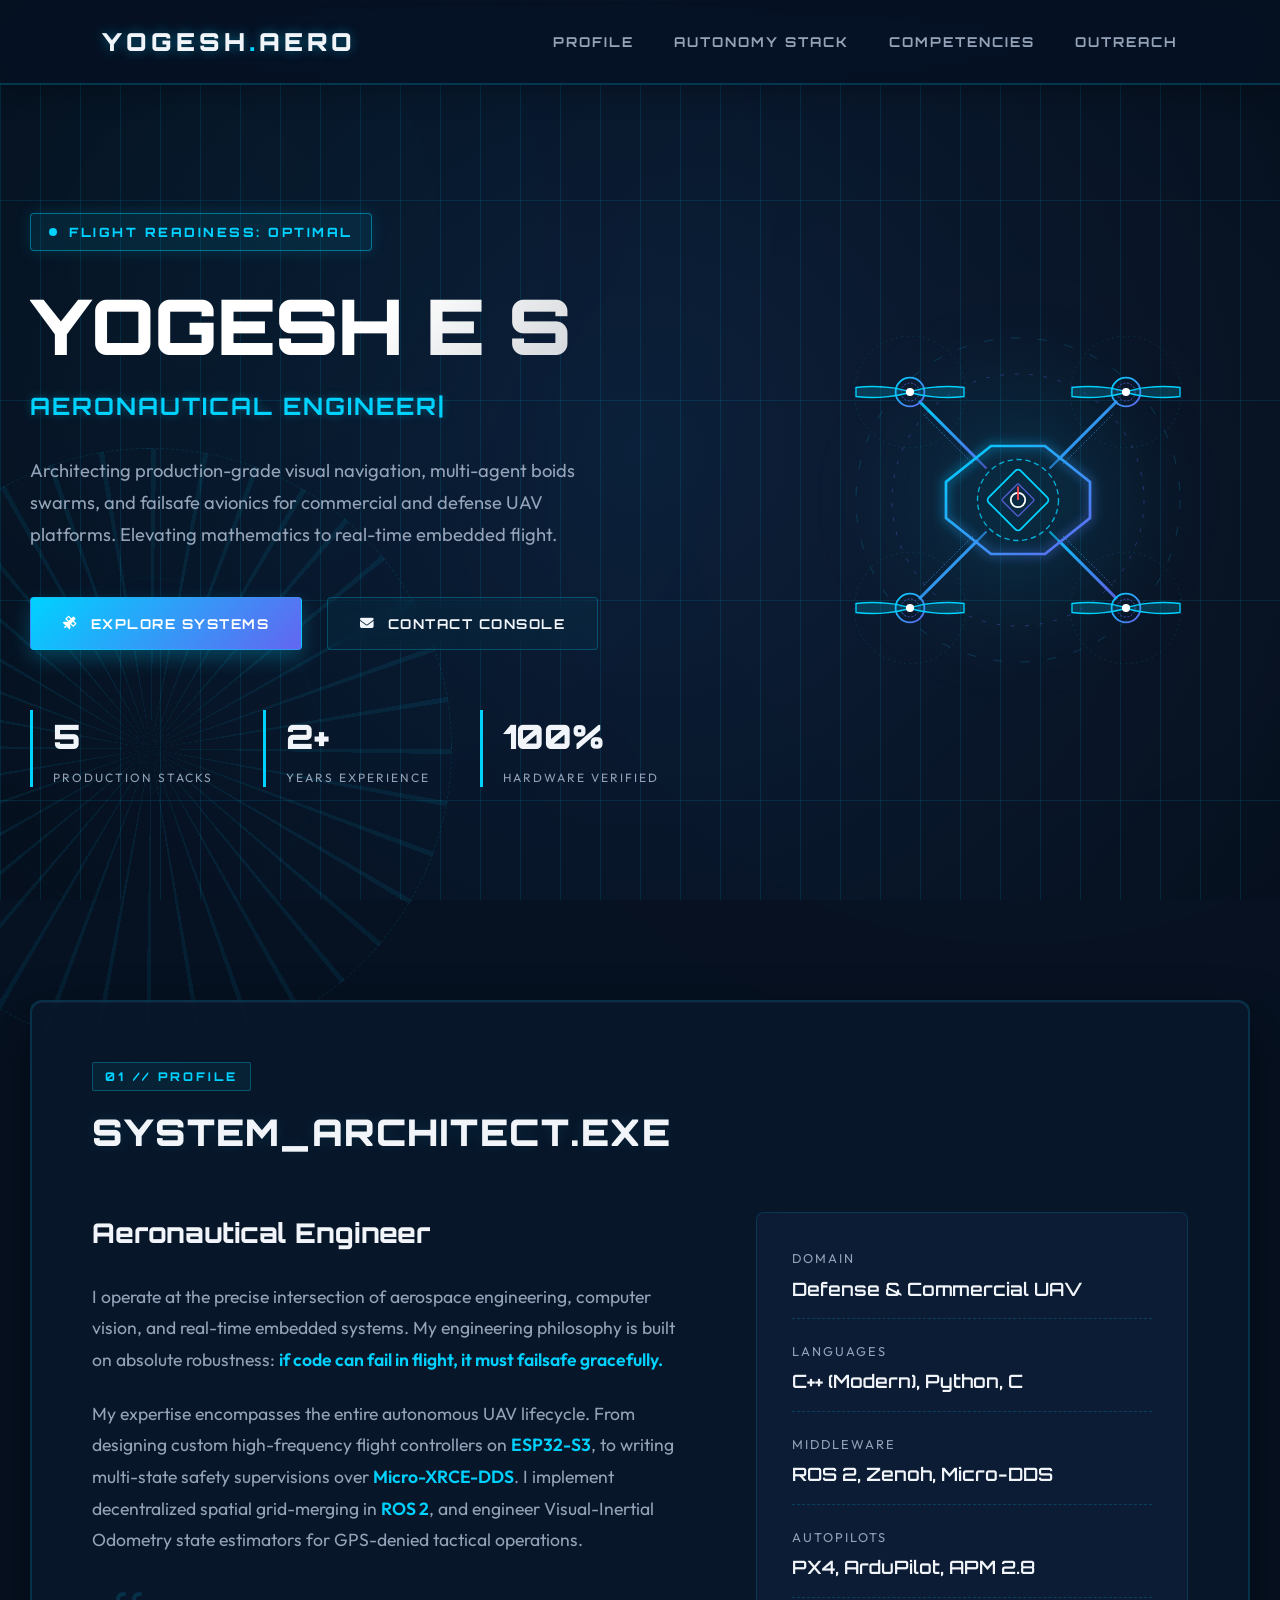
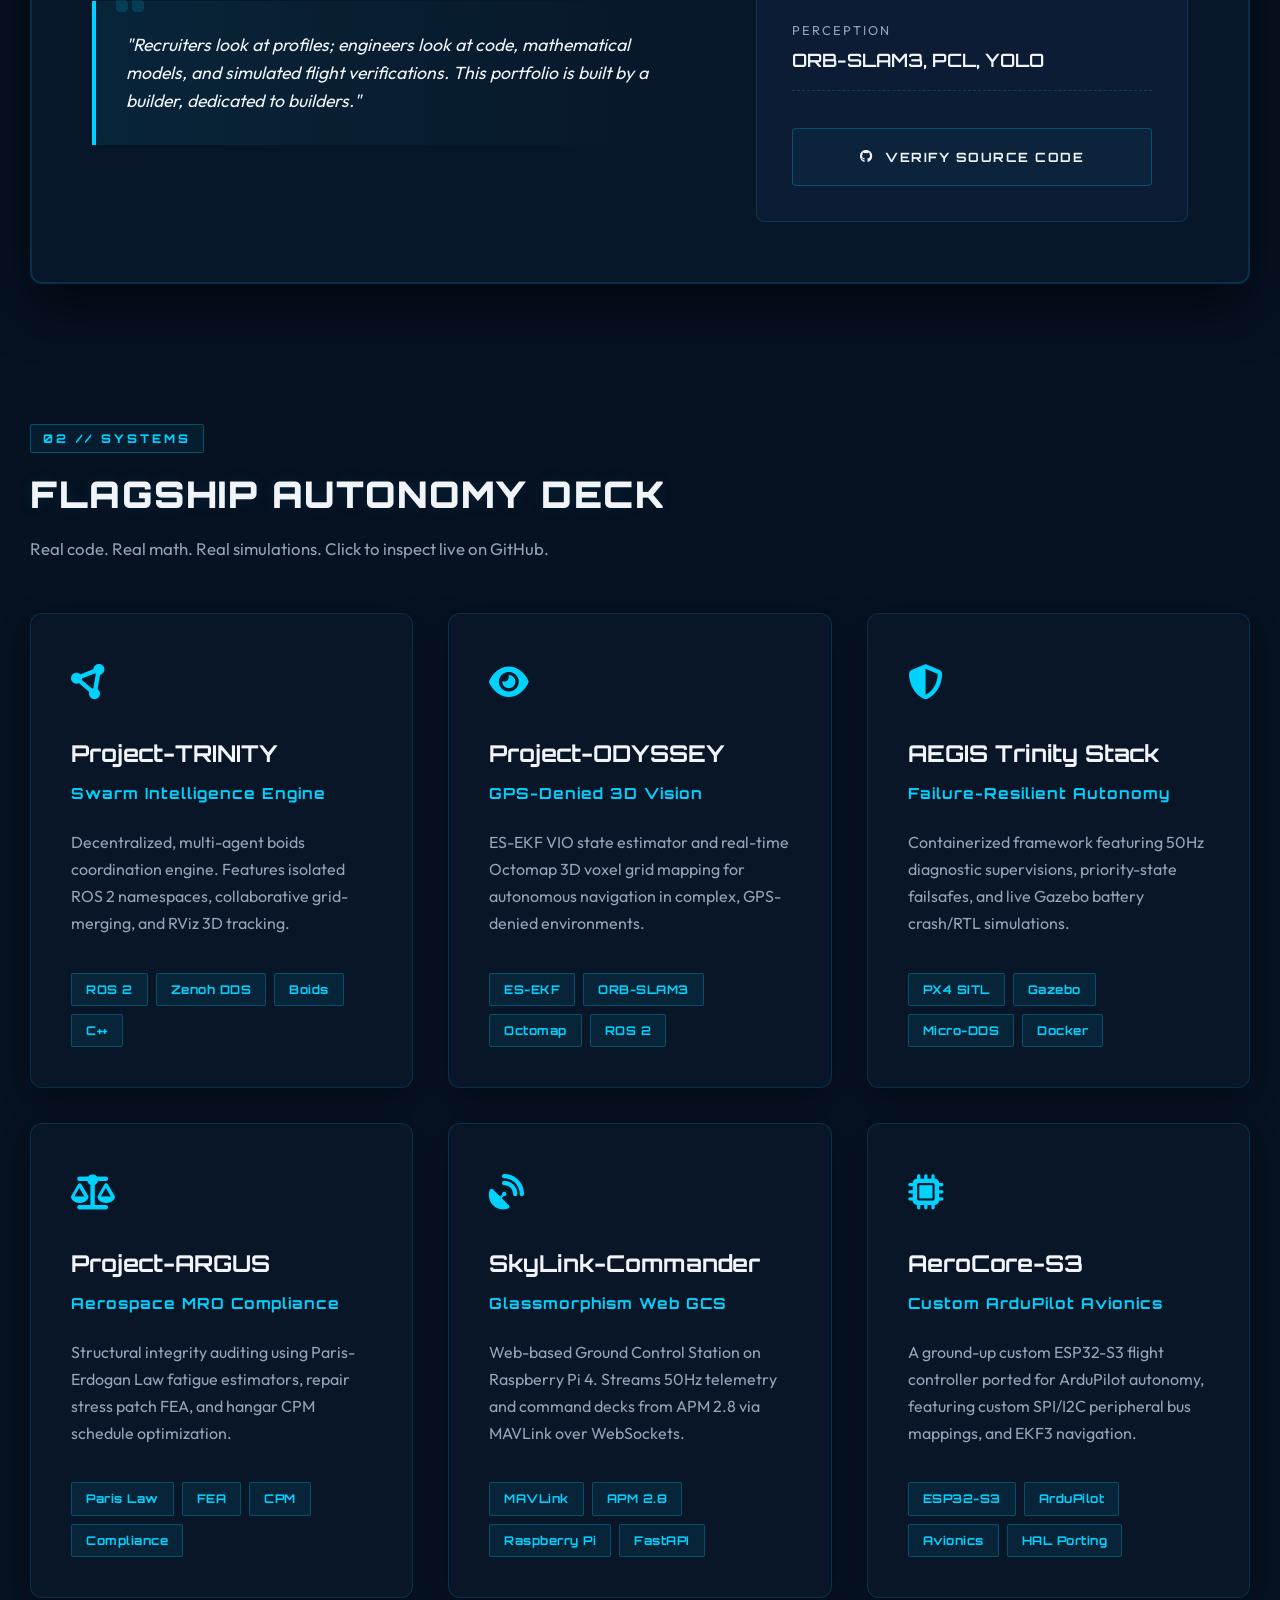
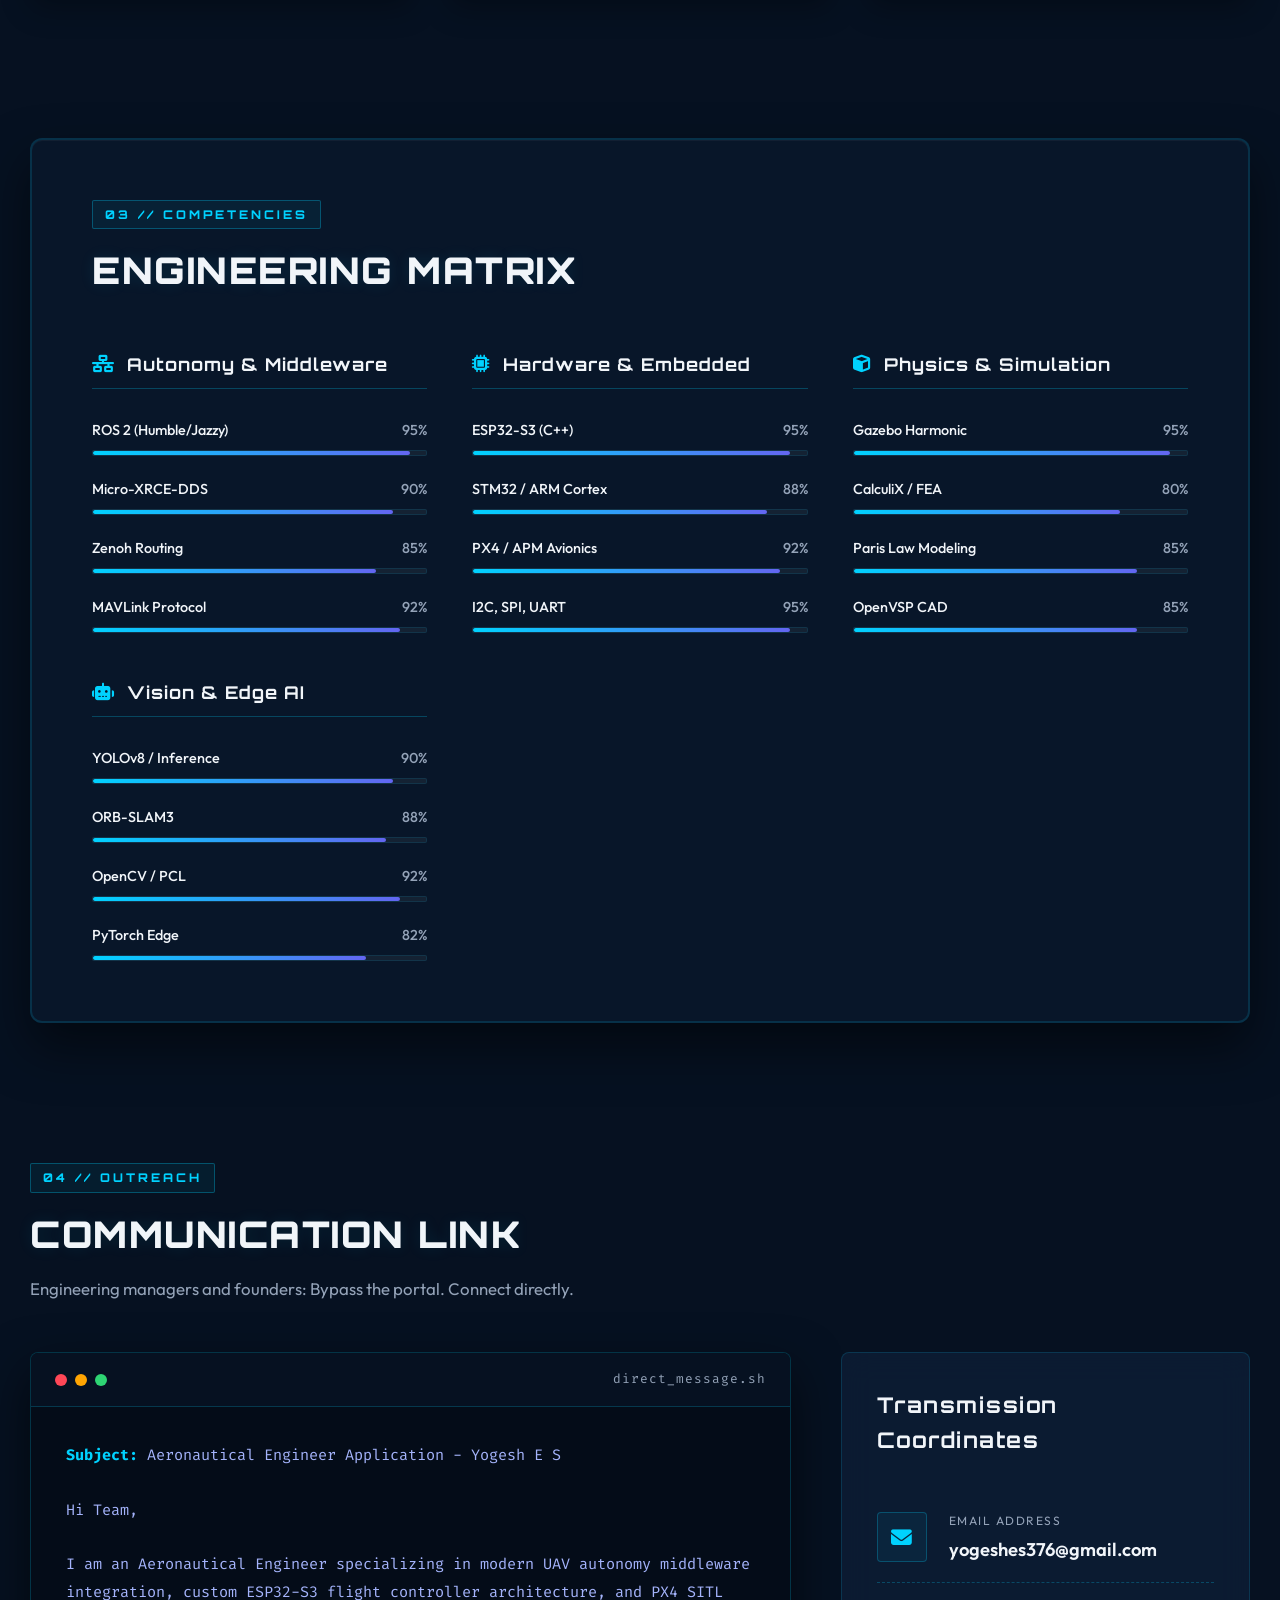
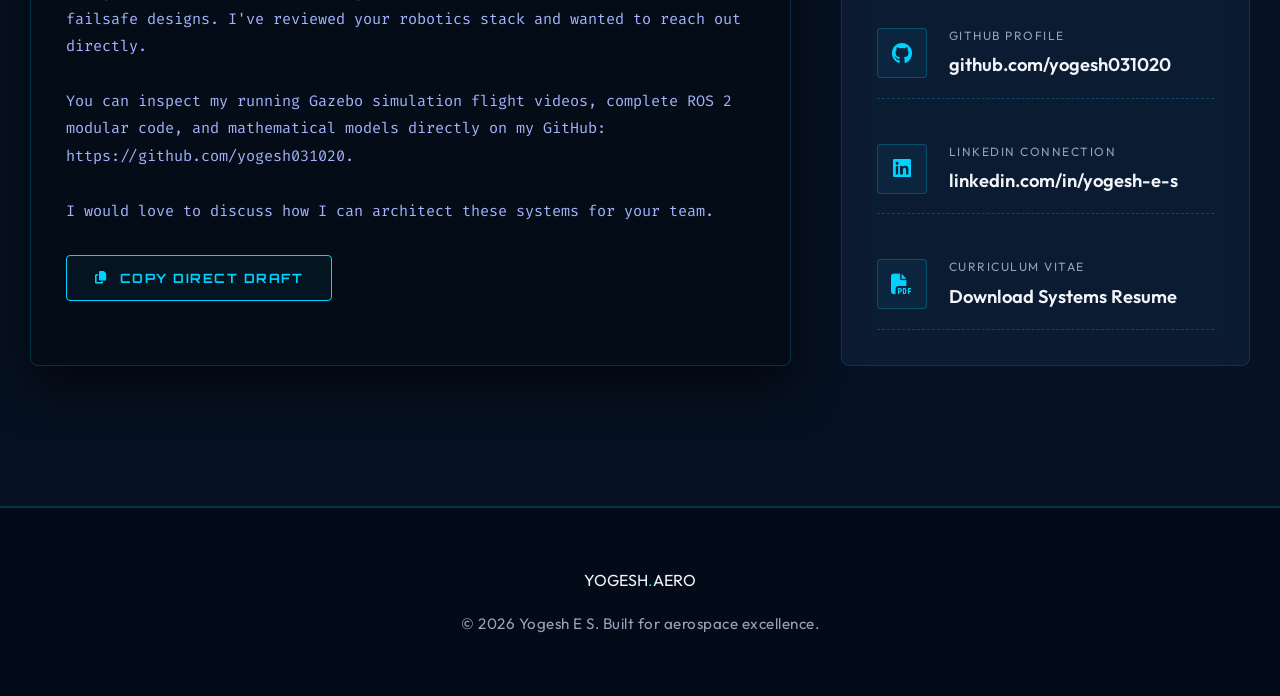
==== commit 61f846af: "feat: integrate live LinkedIn connection coordinate into portfolio and resume platforms" ====
--- a/index.html
+++ b/index.html
@@ -408,6 +408,13 @@
                         </div>
                     </div>
                     <div class="contact-item">
+                        <div class="icon-wrap"><i class="fa-brands fa-linkedin"></i></div>
+                        <div class="contact-data">
+                            <span>LinkedIn Connection</span>
+                            <a href="https://www.linkedin.com/in/yogesh-e-s-9380b540b/" target="_blank">linkedin.com/in/yogesh-e-s</a>
+                        </div>
+                    </div>
+                    <div class="contact-item">
                         <div class="icon-wrap"><i class="fa-solid fa-file-pdf"></i></div>
                         <div class="contact-data">
                             <span>Curriculum Vitae</span>
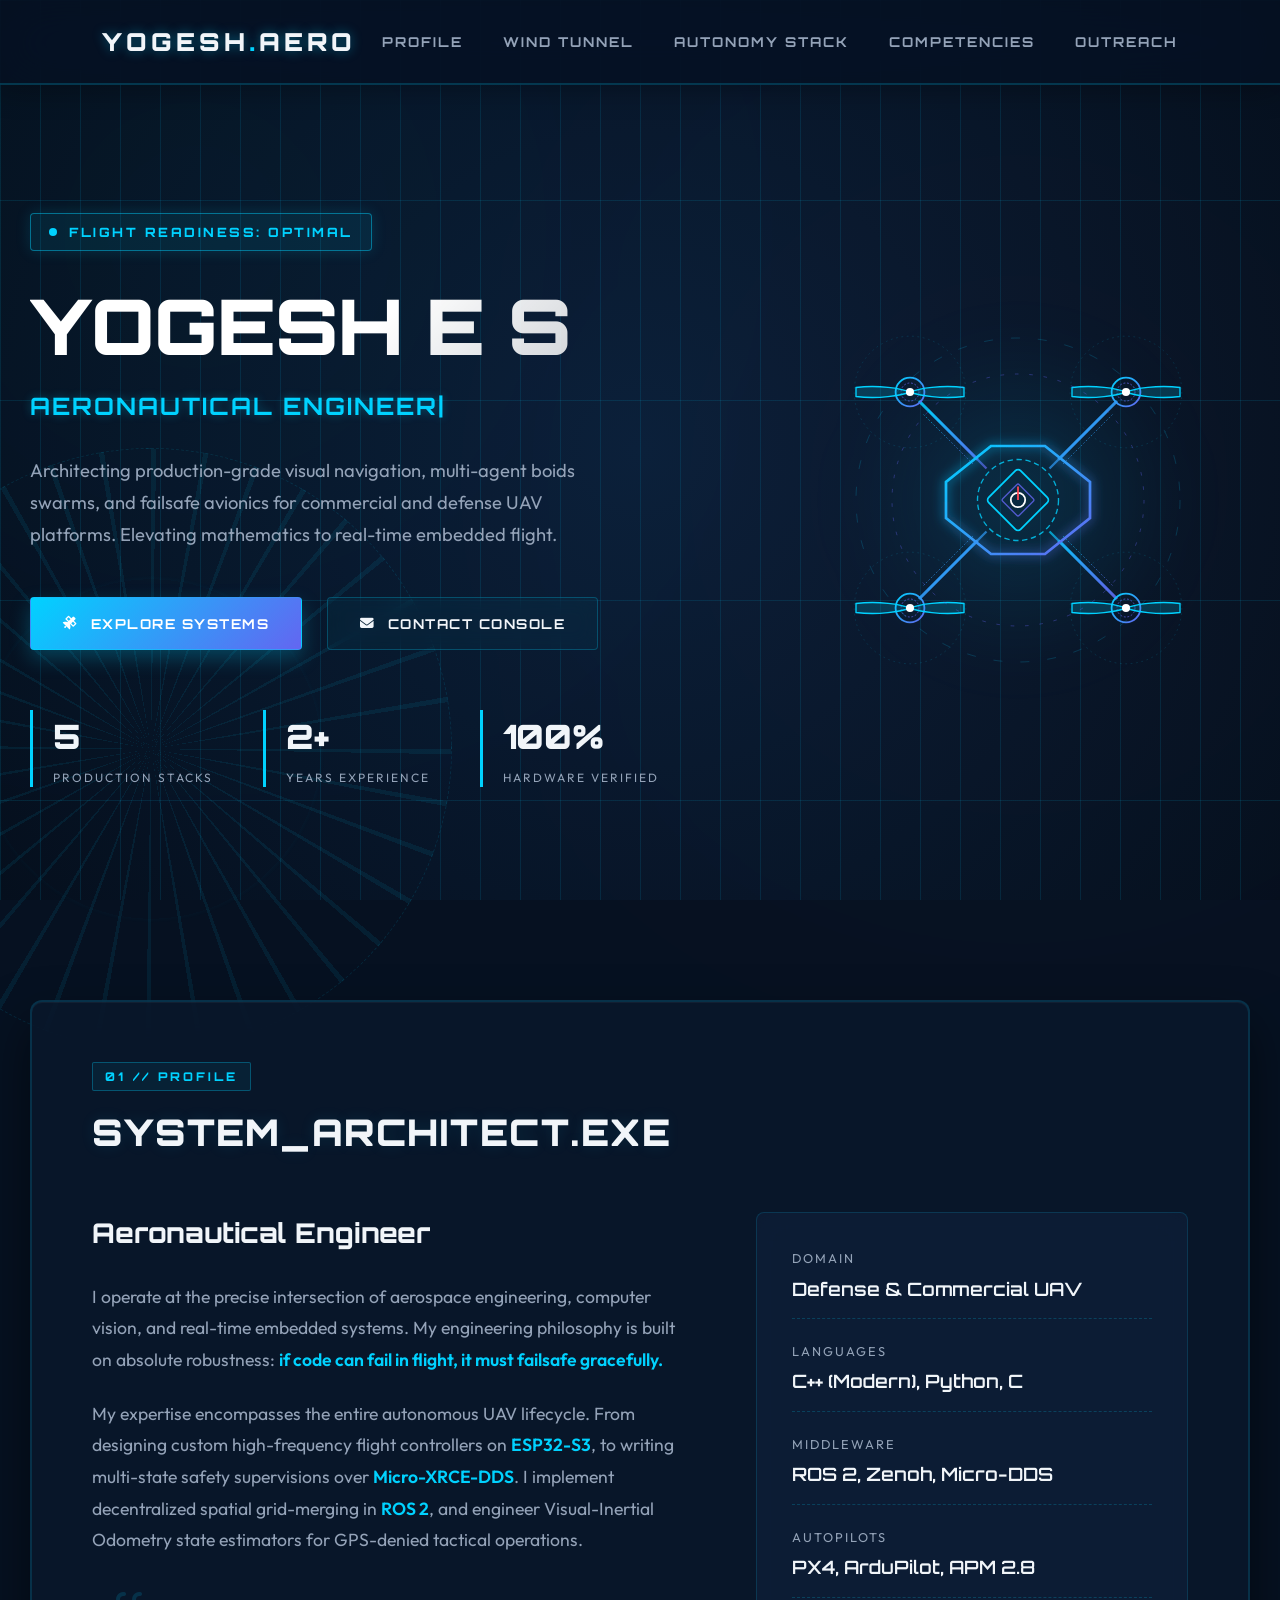
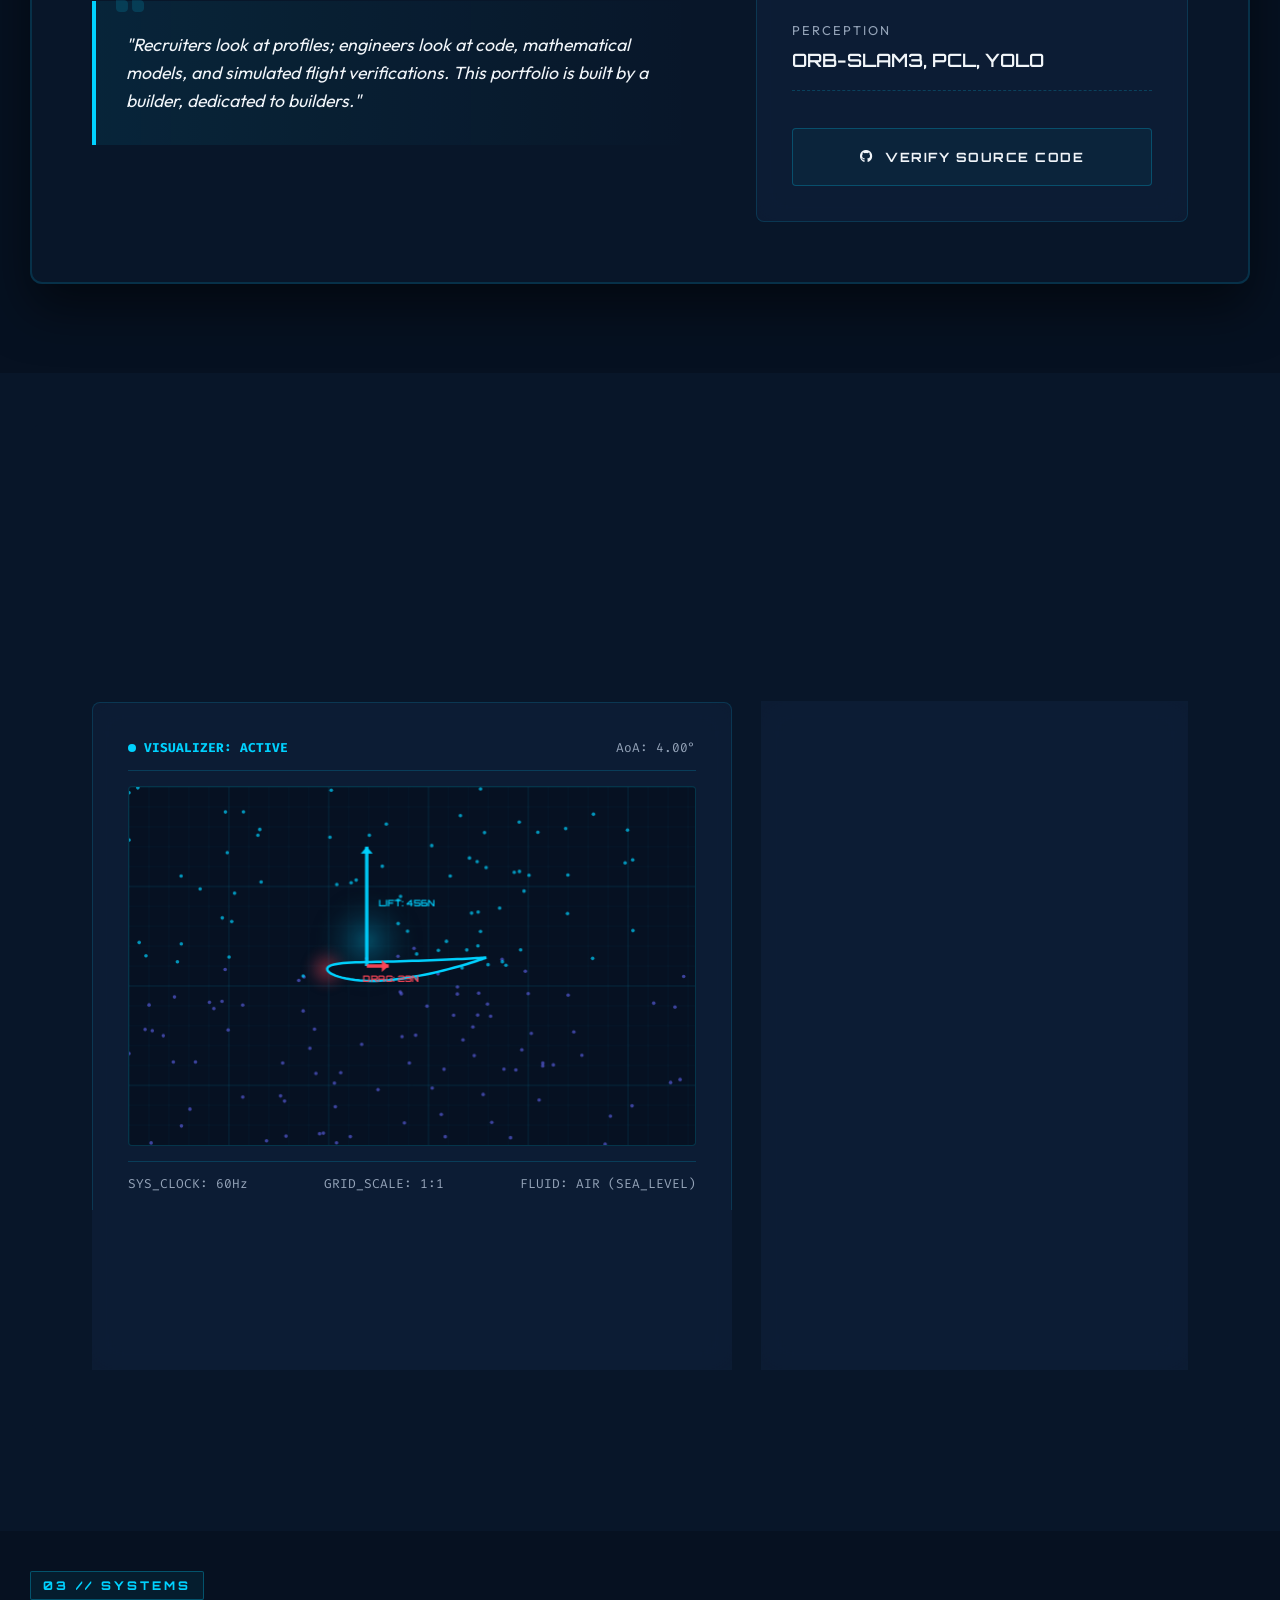
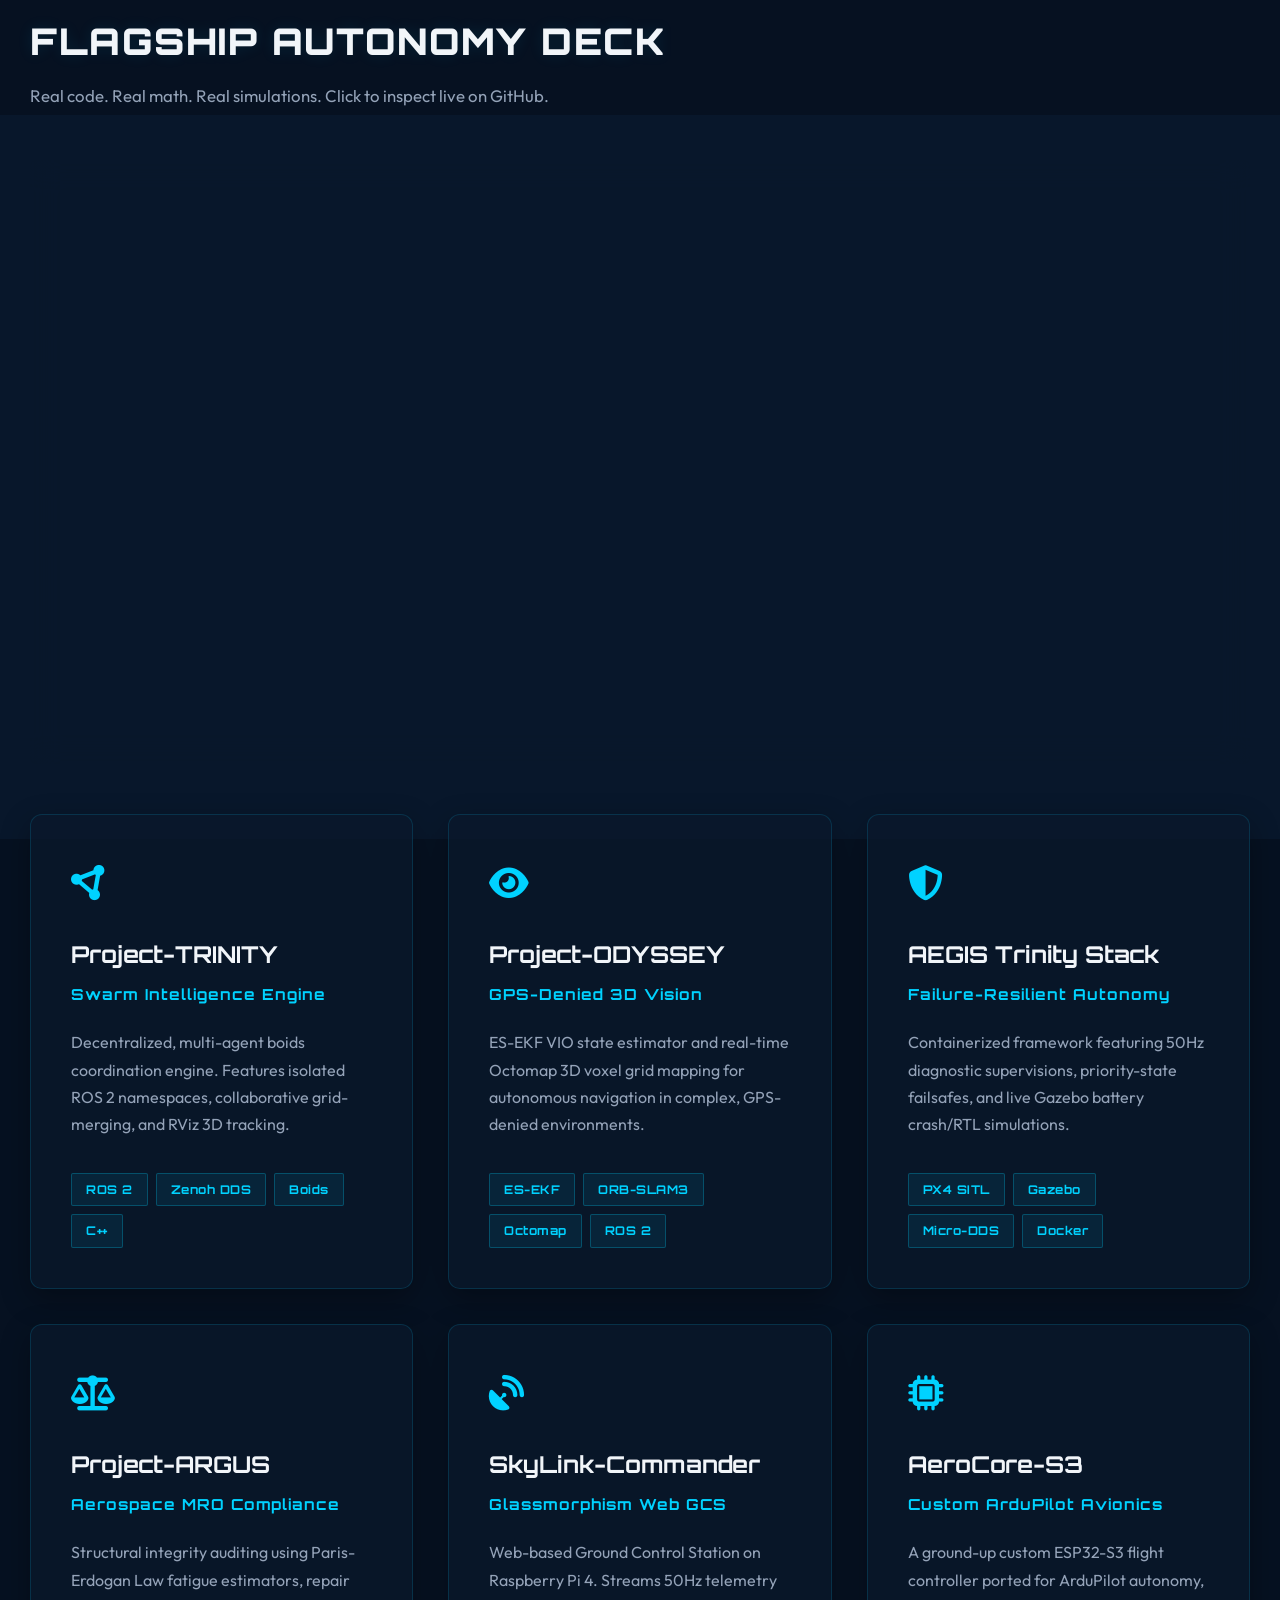
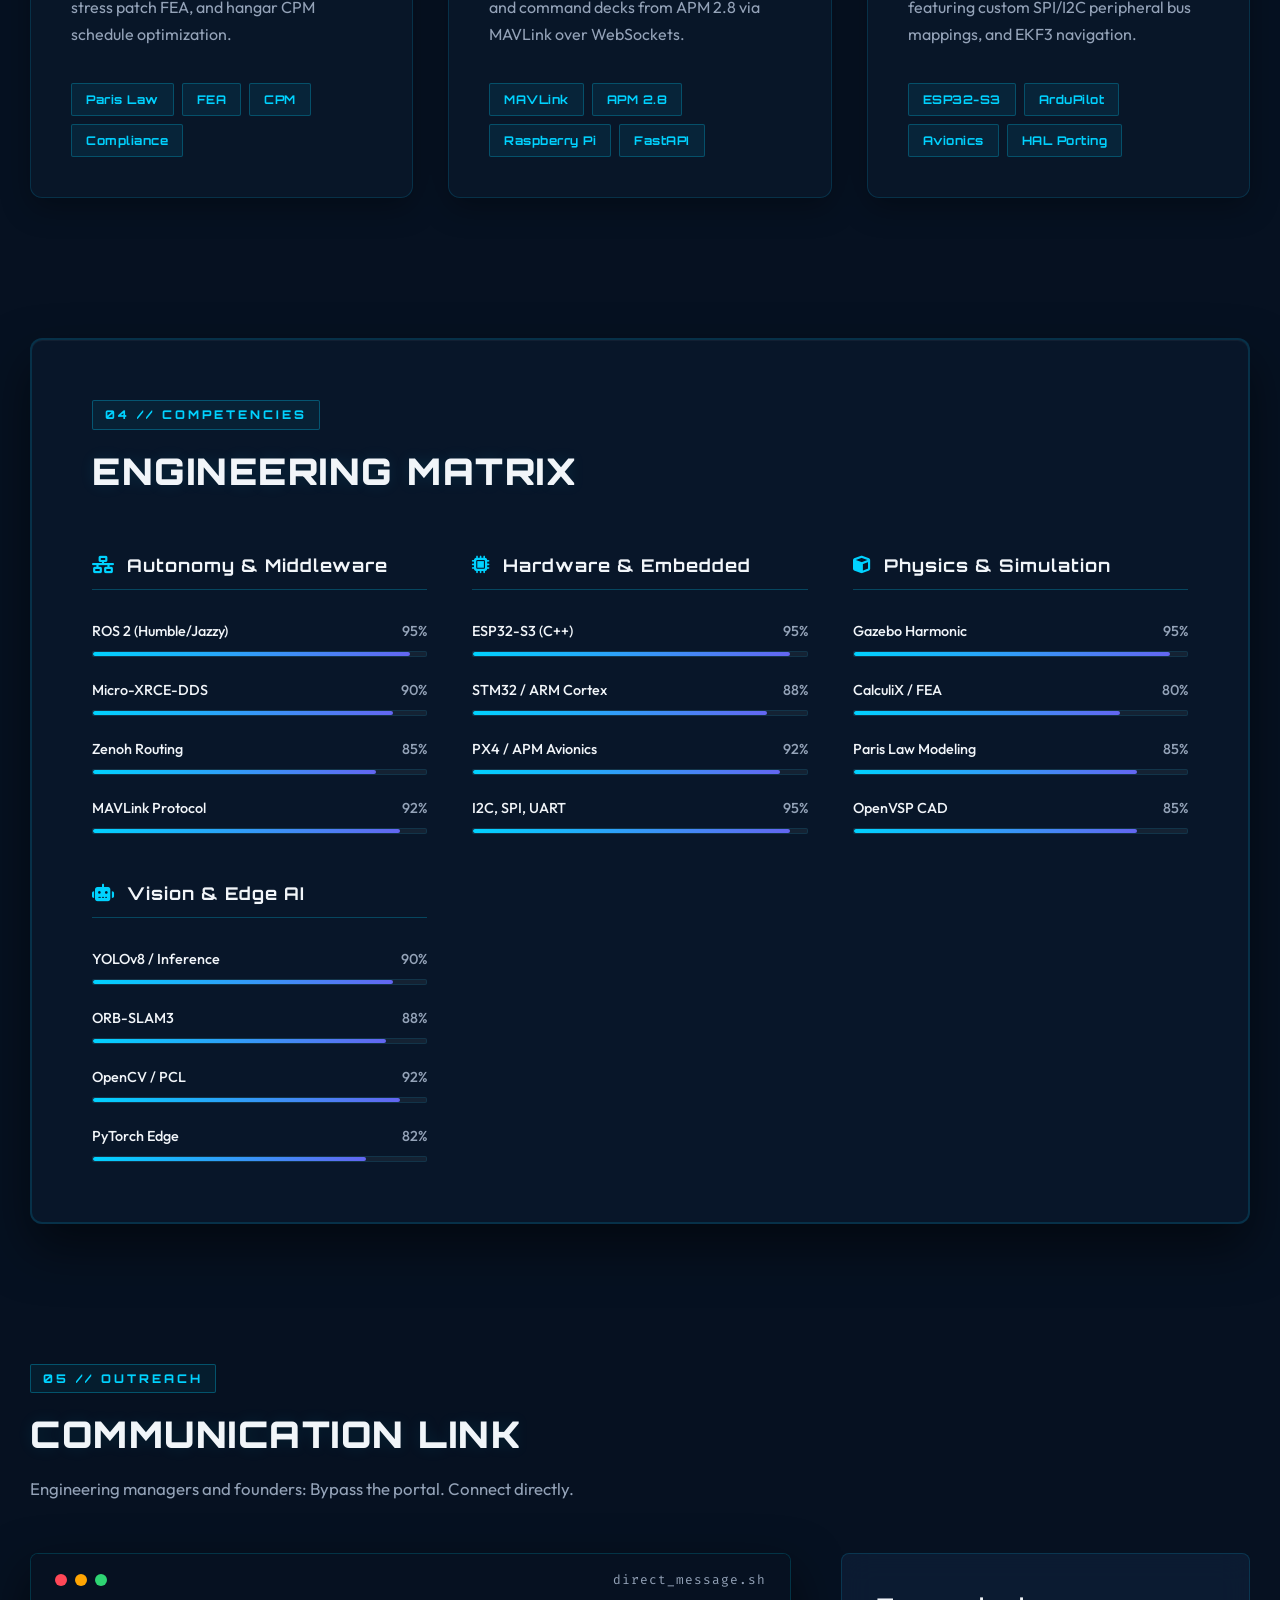
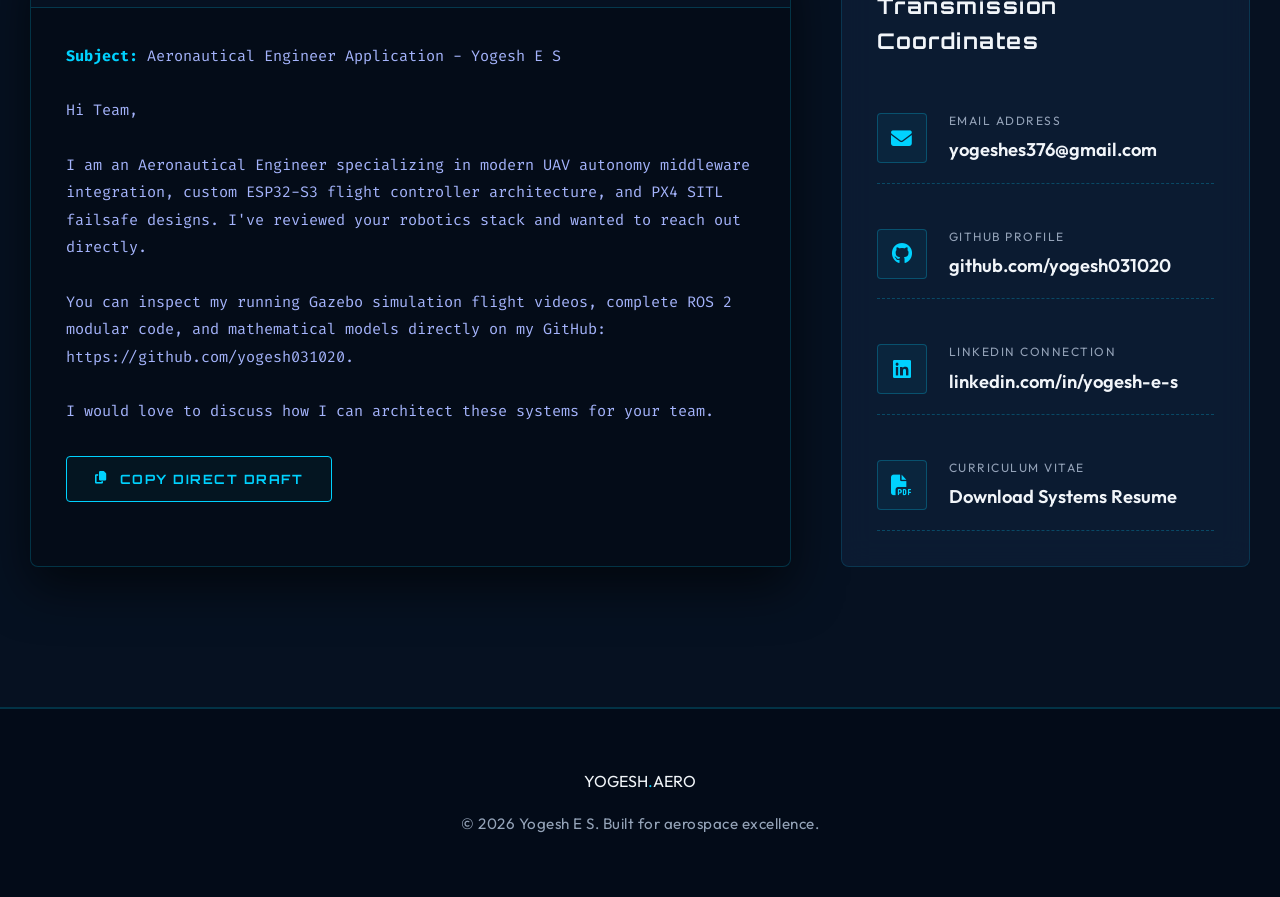
==== commit ea4332b3: "feat: integrate interactive CFD wind tunnel telemetry deck and project ICARUS featured case study" ====
--- a/index.html
+++ b/index.html
@@ -27,6 +27,7 @@
         </div>
         <nav>
             <a href="#about" class="nav-link active">Profile</a>
+            <a href="#wind-tunnel" class="nav-link">Wind Tunnel</a>
             <a href="#projects" class="nav-link">Autonomy Stack</a>
             <a href="#skills" class="nav-link">Competencies</a>
             <a href="#contact" class="nav-link">Outreach</a>
@@ -224,13 +225,183 @@
             </div>
         </section>
 
+        <!-- Interactive CFD Wind Tunnel Section -->
+        <section id="wind-tunnel" class="glass-section reveal">
+            <div class="section-header">
+                <span class="section-badge">02 // TELEMETRY</span>
+                <h2>CFD WIND TUNNEL & HUD CONSOLE</h2>
+                <p class="section-subtitle">Real-time aerodynamic coefficient solver. Adjust parameters to verify laminar/turbulent boundaries and structural load distributions.</p>
+            </div>
+            
+            <div class="wind-tunnel-grid">
+                <!-- Simulator Left Panel (Visual Wind Tunnel) -->
+                <div class="tunnel-visual glass-panel">
+                    <div class="panel-header-hud">
+                        <span class="hud-indicator"><span class="status-pulse"></span> VISUALIZER: ACTIVE</span>
+                        <span class="hud-coordinates" id="hud-alpha-val">AoA: 4.00°</span>
+                    </div>
+                    <div class="canvas-container">
+                        <canvas id="windTunnelCanvas"></canvas>
+                        <!-- Stall alert HUD overlay -->
+                        <div id="stall-warning" class="stall-alert hidden">
+                            <i class="fa-solid fa-triangle-exclamation animate-flash"></i> FLIGHT BOUNDARY EXCEEDED: STALL DETECTED
+                        </div>
+                    </div>
+                    <div class="panel-footer-hud">
+                        <span>SYS_CLOCK: 60Hz</span>
+                        <span>GRID_SCALE: 1:1</span>
+                        <span>FLUID: AIR (SEA_LEVEL)</span>
+                    </div>
+                </div>
+                
+                <!-- Telemetry & Controls Right Panel -->
+                <div class="tunnel-controls glass-panel">
+                    <h3>TELEMETRY & COMMAND PANEL</h3>
+                    
+                    <!-- Digital Readout Gauges -->
+                    <div class="hud-gauges">
+                        <div class="gauge-card">
+                            <span class="gauge-label">LIFT FORCE (L)</span>
+                            <span class="gauge-value" id="lift-val">152.4 N</span>
+                        </div>
+                        <div class="gauge-card">
+                            <span class="gauge-label">DRAG FORCE (D)</span>
+                            <span class="gauge-value" id="drag-val">14.1 N</span>
+                        </div>
+                        <div class="gauge-card">
+                            <span class="gauge-label">LIFT/DRAG RATIO</span>
+                            <span class="gauge-value" id="ld-val">10.8</span>
+                        </div>
+                        <div class="gauge-card">
+                            <span class="gauge-label">LIFT COEFF (Cl)</span>
+                            <span class="gauge-value" id="cl-val">0.64</span>
+                        </div>
+                    </div>
+                    
+                    <!-- Controls Deck -->
+                    <div class="controls-deck">
+                        <!-- Airfoil Select -->
+                        <div class="control-group">
+                            <label for="airfoil-select"><i class="fa-solid fa-feather-pointed"></i> Airfoil Profile Selection</label>
+                            <select id="airfoil-select" class="hud-select">
+                                <option value="naca0012">NACA 0012 (Symmetric - Aerobatic/Stab)</option>
+                                <option value="naca4412" selected>NACA 4412 (Cambered - UAV Wing)</option>
+                                <option value="eppler387">Eppler 387 (High-Lift - HALE UAV)</option>
+                            </select>
+                        </div>
+                        
+                        <!-- Angle of Attack Slider -->
+                        <div class="control-group">
+                            <div class="slider-header">
+                                <label for="aoa-slider"><i class="fa-solid fa-compass"></i> Angle of Attack (α)</label>
+                                <span class="slider-val" id="aoa-slider-val">4.0°</span>
+                            </div>
+                            <input type="range" id="aoa-slider" min="-8" max="22" step="0.5" value="4" class="hud-slider">
+                        </div>
+                        
+                        <!-- Velocity Slider -->
+                        <div class="control-group">
+                            <div class="slider-header">
+                                <label for="velocity-slider"><i class="fa-solid fa-gauge-high"></i> Flow Velocity (Airspeed)</label>
+                                <span class="slider-val" id="velocity-slider-val">80 kts</span>
+                            </div>
+                            <input type="range" id="velocity-slider" min="20" max="150" step="5" value="80" class="hud-slider">
+                        </div>
+                    </div>
+
+                    <!-- Mini Plot Area -->
+                    <div class="plot-container">
+                        <canvas id="clCurveCanvas"></canvas>
+                    </div>
+                </div>
+            </div>
+        </section>
+
         <!-- Projects Grid Section -->
         <section id="projects" class="reveal">
             <div class="section-header">
-                <span class="section-badge">02 // SYSTEMS</span>
+                <span class="section-badge">03 // SYSTEMS</span>
                 <h2>FLAGSHIP AUTONOMY DECK</h2>
                 <p class="section-subtitle">Real code. Real math. Real simulations. Click to inspect live on GitHub.</p>
             </div>
+            
+            <!-- Featured Flagship Project: Project ICARUS -->
+            <div class="featured-project-container glass-panel reveal">
+                <div class="featured-project-badge"><i class="fa-solid fa-star"></i> FLAGSHIP RESEARCH & DEVELOPMENT</div>
+                <div class="featured-project-content">
+                    <div class="featured-project-info">
+                        <div class="featured-project-icon-title">
+                            <div class="project-icon"><i class="fa-solid fa-shuttle-space"></i></div>
+                            <div>
+                                <h3 class="project-title">Project ICARUS</h3>
+                                <div class="project-subtitle">High-Altitude Long-Endurance (HALE) Autonomy & Aerodynamics</div>
+                            </div>
+                        </div>
+                        <p class="project-desc">
+                            A complete aerospace systems lifecycle combining advanced computational fluid dynamics (CFD) and structural analysis with deep learning and real-time reinforcement learning flight control.
+                        </p>
+                        <div class="featured-project-phases">
+                            <div class="phase-box">
+                                <strong>Phase 1.0 // Aero-Structural Foundation</strong>
+                                <p>Constructed a 3.0m wingspan HALE UAV in OpenVSP. Certified the load factor using CalculiX/PrePoMax FEA and validated aerodynamic L/D bounds with OpenFOAM CFD solvers.</p>
+                            </div>
+                            <div class="phase-box">
+                                <strong>Phase 2.0 // Neural Design & RL Autonomy</strong>
+                                <p>Engineered an MLP Neural Network to programmatically optimize airfoil geometries (+12% lift efficiency). Implemented an attitude controller using reinforcement learning interfacing MAVLink flight stacks.</p>
+                            </div>
+                        </div>
+                        <div class="tech-tags">
+                            <span>OpenVSP</span><span>CalculiX FEA</span><span>OpenFOAM CFD</span><span>PyTorch</span><span>MAVLink SITL</span><span>Digital Twin</span>
+                        </div>
+                        <div class="featured-project-actions">
+                            <a href="https://github.com/yogesh031020/Project-ICARUS" target="_blank" class="btn primary-btn"><i class="fa-brands fa-github"></i> Inspect ICARUS Source Code</a>
+                        </div>
+                    </div>
+                    
+                    <!-- Schematic UI Graphic -->
+                    <div class="featured-project-schematic">
+                        <div class="schematic-header">
+                            <span>DRAWING_NO: HALE-H4-REV2</span>
+                            <span>SCALE: 1:30</span>
+                        </div>
+                        <div class="schematic-view">
+                            <svg viewBox="0 0 400 300" xmlns="http://www.w3.org/2000/svg">
+                                <defs>
+                                    <linearGradient id="haleGrad" x1="0%" y1="0%" x2="100%" y2="100%">
+                                        <stop offset="0%" stop-color="#00d2ff" />
+                                        <stop offset="100%" stop-color="#6366f1" />
+                                    </linearGradient>
+                                </defs>
+                                <!-- Blueprint style HALE wireframe -->
+                                <circle cx="200" cy="150" r="130" fill="none" stroke="rgba(0, 210, 255, 0.12)" stroke-dasharray="2 4"/>
+                                <line x1="200" y1="20" x2="200" y2="280" stroke="rgba(0, 210, 255, 0.15)" stroke-width="1" stroke-dasharray="8 8"/>
+                                <line x1="20" y1="150" x2="380" y2="150" stroke="rgba(0, 210, 255, 0.15)" stroke-width="1" stroke-dasharray="8 8"/>
+                                
+                                <!-- Wings -->
+                                <path d="M40,145 L200,135 L360,145 L360,152 L200,145 L40,152 Z" fill="none" stroke="url(#haleGrad)" stroke-width="2"/>
+                                <!-- Fuselage -->
+                                <ellipse cx="200" cy="150" rx="14" ry="75" fill="none" stroke="url(#haleGrad)" stroke-width="2"/>
+                                <!-- Horizontal Stabilizer -->
+                                <path d="M140,225 L200,218 L260,225 L260,230 L200,223 L140,230 Z" fill="none" stroke="#6366f1" stroke-width="1.5"/>
+                                <!-- Vertical Stabilizer -->
+                                <line x1="200" y1="223" x2="200" y2="185" stroke="#6366f1" stroke-width="2"/>
+                                
+                                <!-- Dimension lines -->
+                                <line x1="40" y1="120" x2="360" y2="120" stroke="#ff4757" stroke-width="1" opacity="0.7"/>
+                                <line x1="40" y1="115" x2="40" y2="125" stroke="#ff4757" stroke-width="1" opacity="0.7"/>
+                                <line x1="360" y1="115" x2="360" y2="125" stroke="#ff4757" stroke-width="1" opacity="0.7"/>
+                                <text x="200" y="112" fill="#ff4757" font-family="'Orbitron', sans-serif" font-size="10" text-anchor="middle" font-weight="700">SPAN: 3.16m (+5.3%)</text>
+                                
+                                <text x="35" y="270" fill="rgba(0, 210, 255, 0.6)" font-family="'Fira Code', monospace" font-size="8">L/D RATIO: 15.9</text>
+                                <text x="35" y="285" fill="rgba(0, 210, 255, 0.6)" font-family="'Fira Code', monospace" font-size="8">EFFICIENCY: +11.9%</text>
+                                <text x="245" y="270" fill="rgba(0, 210, 255, 0.6)" font-family="'Fira Code', monospace" font-size="8">MAX_ALT: 22,000m</text>
+                                <text x="245" y="285" fill="rgba(0, 210, 255, 0.6)" font-family="'Fira Code', monospace" font-size="8">STRESS: 9.42e4 Pa</text>
+                            </svg>
+                        </div>
+                    </div>
+                </div>
+            </div>
+            
             <div class="projects-grid">
                 
                 <a href="https://github.com/yogesh031020/-Project-TRINITY" target="_blank" class="project-card">
@@ -317,7 +488,7 @@
         <!-- Technical Skill Matrix Section -->
         <section id="skills" class="glass-section reveal">
             <div class="section-header">
-                <span class="section-badge">03 // COMPETENCIES</span>
+                <span class="section-badge">04 // COMPETENCIES</span>
                 <h2>ENGINEERING MATRIX</h2>
             </div>
             <div class="skills-grid">
@@ -366,7 +537,7 @@
         <!-- Direct Contact Console -->
         <section id="contact" class="reveal">
             <div class="section-header">
-                <span class="section-badge">04 // OUTREACH</span>
+                <span class="section-badge">05 // OUTREACH</span>
                 <h2>COMMUNICATION LINK</h2>
                 <p class="section-subtitle">Engineering managers and founders: Bypass the portal. Connect directly.</p>
             </div>
--- a/style.css
+++ b/style.css
@@ -959,3 +959,344 @@
         max-width: 200px;
     }
 }
+
+/* --- CFD Wind Tunnel Telemetry Console CSS --- */
+.wind-tunnel-grid {
+    display: grid;
+    grid-template-columns: 1.2fr 0.8fr;
+    gap: 30px;
+}
+
+.panel-header-hud, .panel-footer-hud {
+    display: flex;
+    justify-content: space-between;
+    align-items: center;
+    font-family: var(--font-mono);
+    font-size: 0.8rem;
+    color: var(--text-muted);
+    border-bottom: 1px solid var(--border-light);
+    padding-bottom: 12px;
+    margin-bottom: 15px;
+}
+
+.panel-footer-hud {
+    border-bottom: none;
+    border-top: 1px solid var(--border-light);
+    padding-bottom: 0;
+    padding-top: 12px;
+    margin-bottom: 0;
+    margin-top: 15px;
+}
+
+.hud-indicator {
+    display: flex;
+    align-items: center;
+    gap: 8px;
+    font-weight: 700;
+    color: var(--primary);
+}
+
+.canvas-container {
+    position: relative;
+    width: 100%;
+    height: 360px;
+    background: rgba(4, 12, 24, 0.6);
+    border: 1px solid var(--border-light);
+    border-radius: 4px;
+    overflow: hidden;
+}
+
+#windTunnelCanvas {
+    width: 100%;
+    height: 100%;
+    display: block;
+}
+
+/* Stalling Alert red flashing HUD overlay */
+.stall-alert {
+    position: absolute;
+    top: 50%;
+    left: 50%;
+    transform: translate(-50%, -50%);
+    background: rgba(255, 71, 87, 0.15);
+    border: 2px solid var(--accent);
+    color: var(--accent);
+    padding: 15px 30px;
+    border-radius: 4px;
+    font-family: var(--font-heading);
+    font-weight: 800;
+    font-size: 0.9rem;
+    letter-spacing: 2px;
+    backdrop-filter: blur(10px);
+    box-shadow: 0 0 25px rgba(255, 71, 87, 0.4);
+    pointer-events: none;
+    text-align: center;
+    z-index: 10;
+}
+
+.animate-flash {
+    animation: flash 1s infinite;
+}
+
+.hud-gauges {
+    display: grid;
+    grid-template-columns: repeat(2, 1fr);
+    gap: 15px;
+    margin-bottom: 25px;
+}
+
+.gauge-card {
+    background: rgba(6, 17, 33, 0.5);
+    border: 1px dashed rgba(0, 210, 255, 0.18);
+    border-radius: 4px;
+    padding: 15px;
+    display: flex;
+    flex-direction: column;
+    gap: 6px;
+    transition: var(--transition);
+}
+
+.gauge-card:hover {
+    border-style: solid;
+    border-color: var(--primary);
+    background: rgba(0, 210, 255, 0.04);
+}
+
+.gauge-label {
+    font-size: 0.7rem;
+    color: var(--text-muted);
+    font-family: var(--font-heading);
+    letter-spacing: 1px;
+}
+
+.gauge-value {
+    font-family: var(--font-mono);
+    font-size: 1.3rem;
+    font-weight: 700;
+    color: var(--primary);
+    text-shadow: 0 0 10px rgba(0, 210, 255, 0.3);
+}
+
+.controls-deck {
+    display: flex;
+    flex-direction: column;
+    gap: 20px;
+    margin-bottom: 25px;
+}
+
+.control-group {
+    display: flex;
+    flex-direction: column;
+    gap: 8px;
+}
+
+.control-group label {
+    font-family: var(--font-heading);
+    font-size: 0.8rem;
+    font-weight: 700;
+    color: var(--text-main);
+    letter-spacing: 1px;
+    display: flex;
+    align-items: center;
+    gap: 8px;
+}
+
+.slider-header {
+    display: flex;
+    justify-content: space-between;
+    align-items: center;
+}
+
+.slider-val {
+    font-family: var(--font-mono);
+    font-size: 0.85rem;
+    color: var(--primary);
+    font-weight: 600;
+}
+
+.hud-select {
+    background: #061121;
+    border: 1.5px solid rgba(0, 210, 255, 0.25);
+    border-radius: 4px;
+    color: var(--text-main);
+    padding: 10px 15px;
+    font-family: var(--font-body);
+    font-size: 0.9rem;
+    font-weight: 500;
+    outline: none;
+    cursor: pointer;
+    transition: var(--transition);
+}
+
+.hud-select:focus, .hud-select:hover {
+    border-color: var(--primary);
+    box-shadow: 0 0 12px rgba(0, 210, 255, 0.2);
+}
+
+.hud-slider {
+    -webkit-appearance: none;
+    width: 100%;
+    height: 6px;
+    background: rgba(255, 255, 255, 0.06);
+    border-radius: 3px;
+    outline: none;
+    border: 1px solid rgba(0, 210, 255, 0.1);
+}
+
+.hud-slider::-webkit-slider-thumb {
+    -webkit-appearance: none;
+    appearance: none;
+    width: 16px;
+    height: 16px;
+    border-radius: 50%;
+    background: var(--primary);
+    cursor: pointer;
+    box-shadow: 0 0 10px var(--primary);
+    transition: 0.2s;
+}
+
+.hud-slider::-webkit-slider-thumb:hover {
+    transform: scale(1.2);
+}
+
+.plot-container {
+    width: 100%;
+    height: 140px;
+    background: rgba(4, 12, 24, 0.5);
+    border: 1px solid rgba(0, 210, 255, 0.12);
+    border-radius: 4px;
+    padding: 10px;
+}
+
+#clCurveCanvas {
+    width: 100%;
+    height: 100%;
+    display: block;
+}
+
+/* --- Featured Flagship Project: Project ICARUS CSS --- */
+.featured-project-container {
+    margin-bottom: 50px;
+    background: rgba(10, 25, 45, 0.85);
+    border: 2px solid var(--primary);
+    box-shadow: 0 15px 40px rgba(0, 210, 255, 0.15);
+    position: relative;
+    overflow: hidden;
+    transition: var(--transition);
+}
+
+.featured-project-container:hover {
+    transform: translateY(-5px);
+    box-shadow: 0 25px 50px rgba(0, 210, 255, 0.3);
+}
+
+.featured-project-badge {
+    position: absolute;
+    top: 0;
+    left: 40px;
+    background: linear-gradient(135deg, var(--accent), var(--secondary));
+    color: #fff;
+    font-family: var(--font-heading);
+    font-size: 0.7rem;
+    font-weight: 800;
+    letter-spacing: 2px;
+    padding: 6px 20px;
+    border-radius: 0 0 4px 4px;
+    box-shadow: 0 4px 10px rgba(0,0,0,0.3);
+}
+
+.featured-project-content {
+    display: grid;
+    grid-template-columns: 1.3fr 0.7fr;
+    gap: 40px;
+    margin-top: 15px;
+}
+
+.featured-project-icon-title {
+    display: flex;
+    align-items: center;
+    gap: 20px;
+    margin-bottom: 20px;
+}
+
+.featured-project-icon-title .project-icon {
+    font-size: 2.8rem;
+    margin-bottom: 0;
+}
+
+.featured-project-phases {
+    display: flex;
+    flex-direction: column;
+    gap: 15px;
+    margin-bottom: 25px;
+}
+
+.phase-box {
+    border-left: 2px solid var(--primary);
+    padding-left: 15px;
+}
+
+.phase-box strong {
+    font-family: var(--font-heading);
+    font-size: 0.85rem;
+    color: var(--primary);
+    letter-spacing: 1px;
+    display: block;
+    margin-bottom: 4px;
+}
+
+.phase-box p {
+    font-size: 0.9rem;
+    color: var(--text-muted);
+    line-height: 1.6;
+}
+
+.featured-project-schematic {
+    display: flex;
+    flex-direction: column;
+    justify-content: center;
+    background: rgba(4, 12, 24, 0.6);
+    border: 1px solid var(--border-light);
+    border-radius: 6px;
+    padding: 15px;
+}
+
+.schematic-header {
+    display: flex;
+    justify-content: space-between;
+    font-family: var(--font-mono);
+    font-size: 0.65rem;
+    color: rgba(0, 210, 255, 0.4);
+    margin-bottom: 10px;
+    border-bottom: 1px dashed rgba(0, 210, 255, 0.15);
+    padding-bottom: 6px;
+}
+
+.schematic-view {
+    width: 100%;
+    height: 100%;
+    display: flex;
+    justify-content: center;
+    align-items: center;
+}
+
+.schematic-view svg {
+    max-width: 100%;
+    max-height: 250px;
+}
+
+.hidden {
+    display: none !important;
+}
+
+/* Responsive tweaks for new elements */
+@media (max-width: 1024px) {
+    .wind-tunnel-grid {
+        grid-template-columns: 1fr;
+        gap: 40px;
+    }
+    .featured-project-content {
+        grid-template-columns: 1fr;
+    }
+}
+
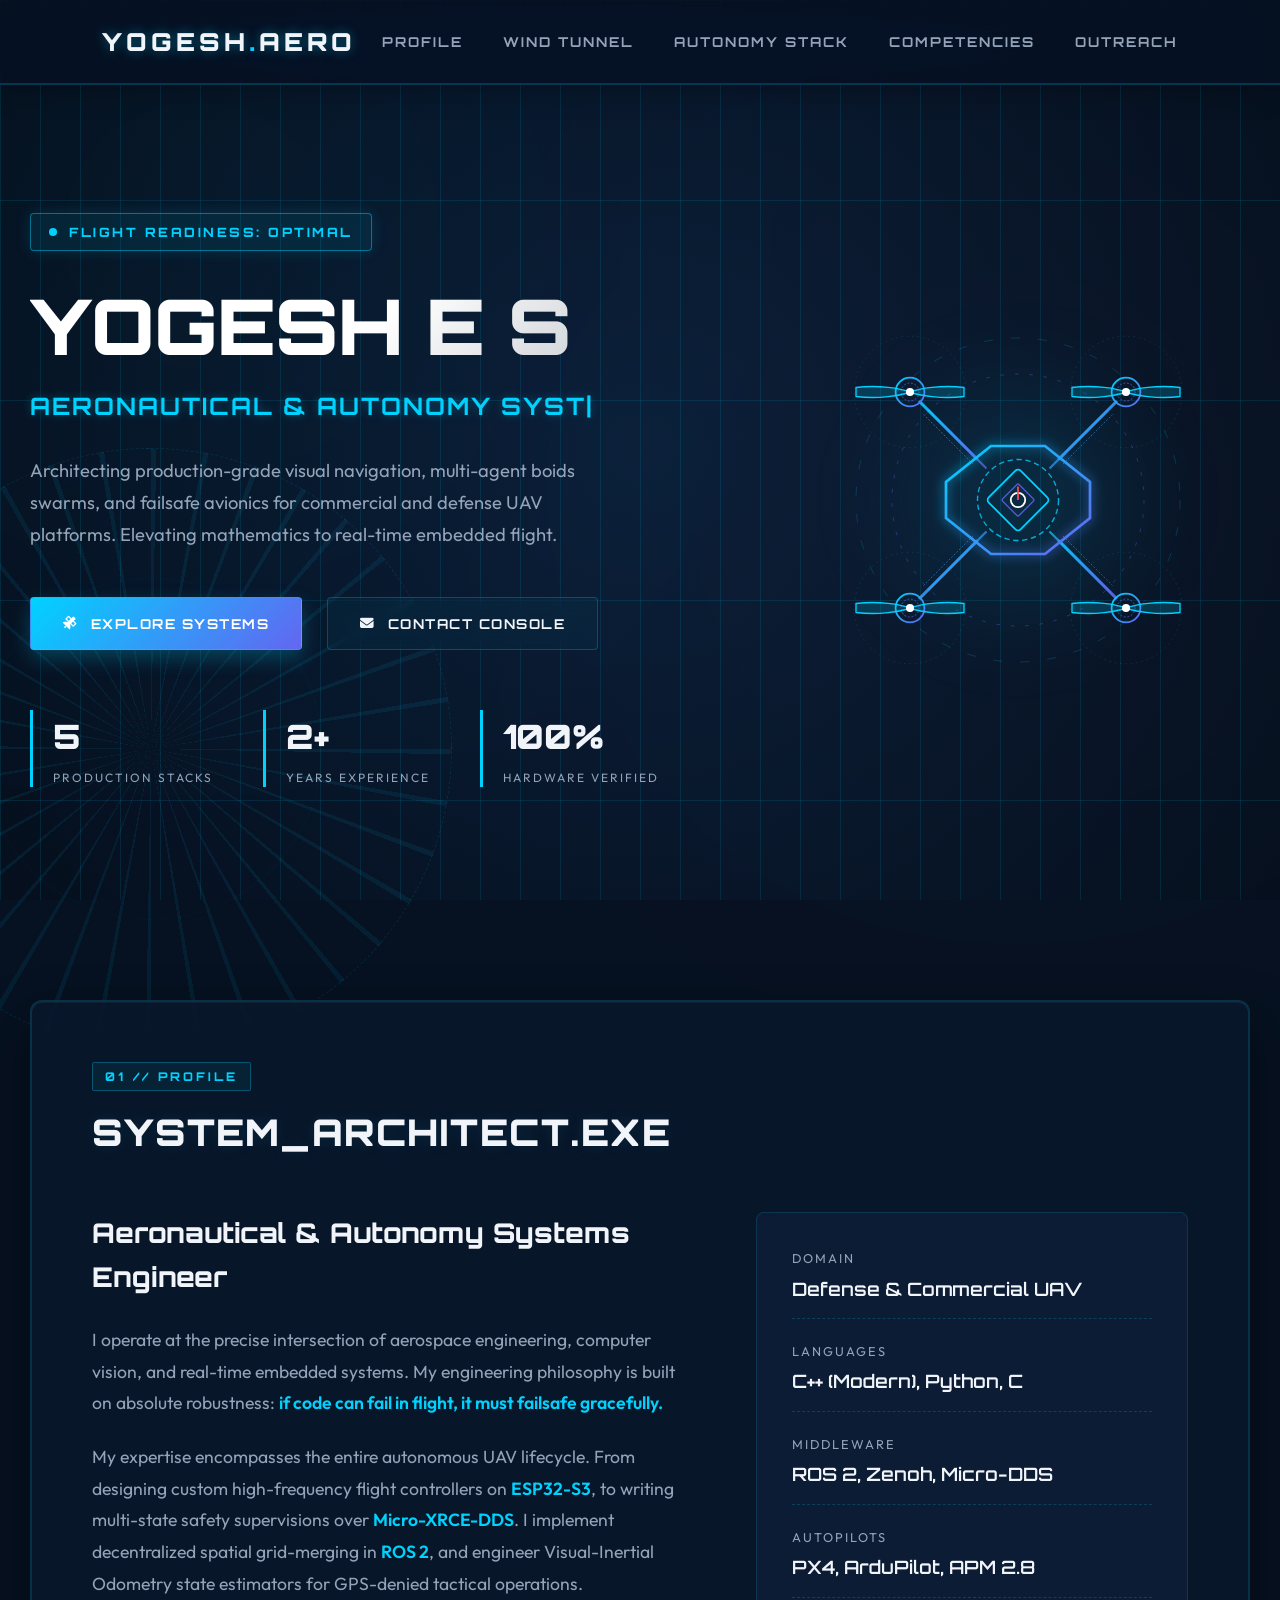
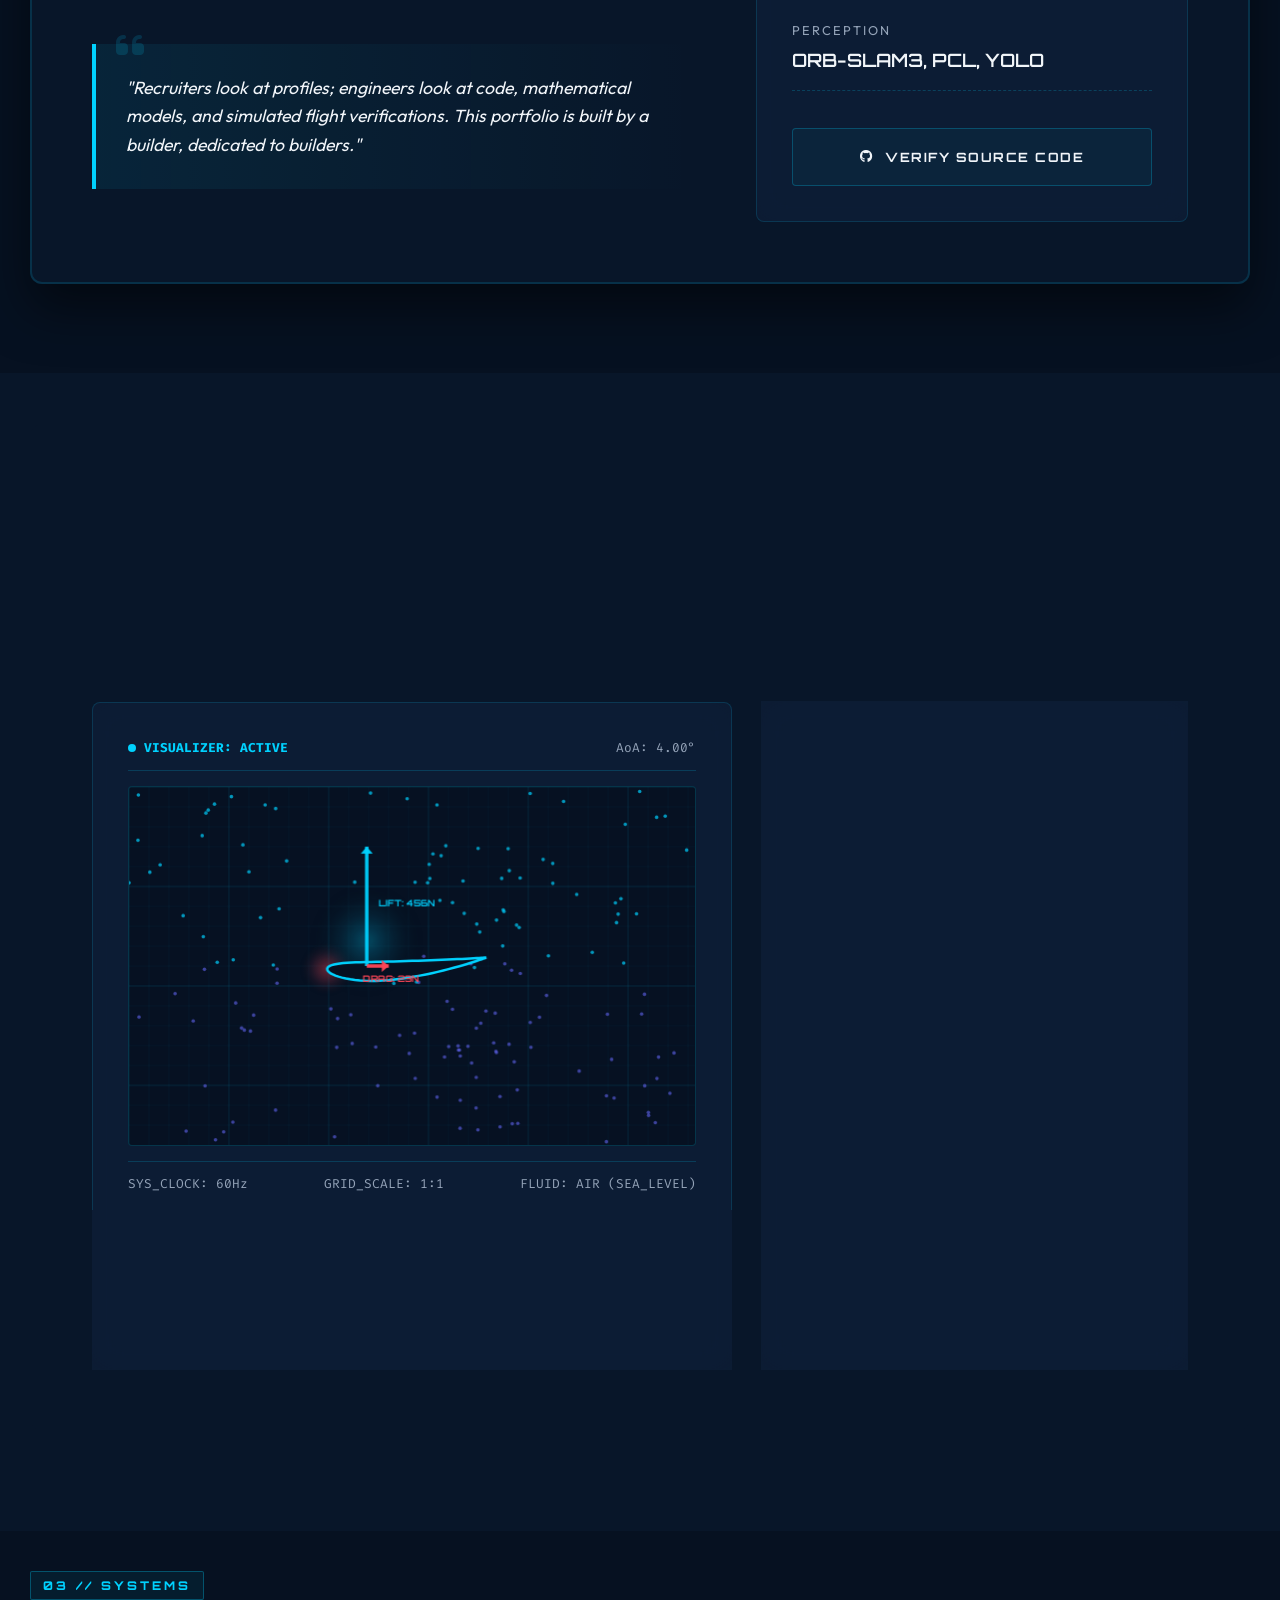
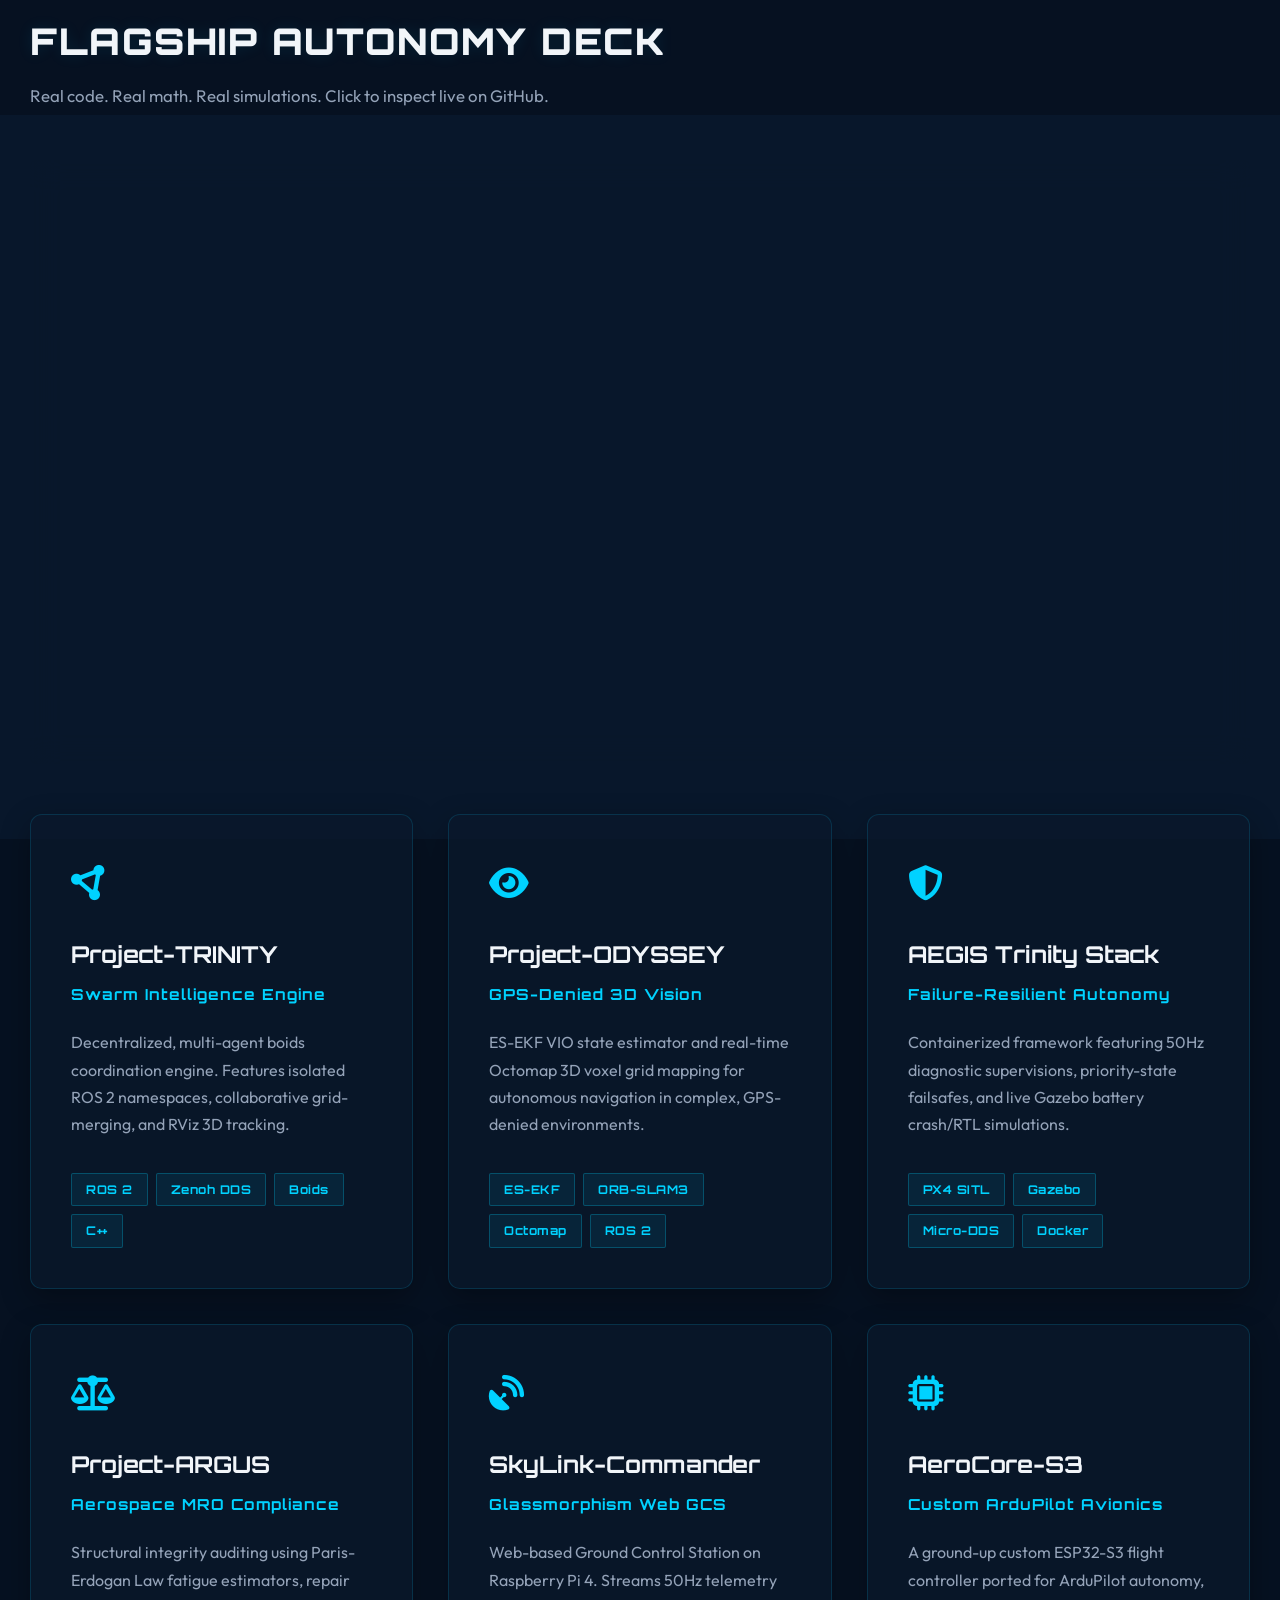
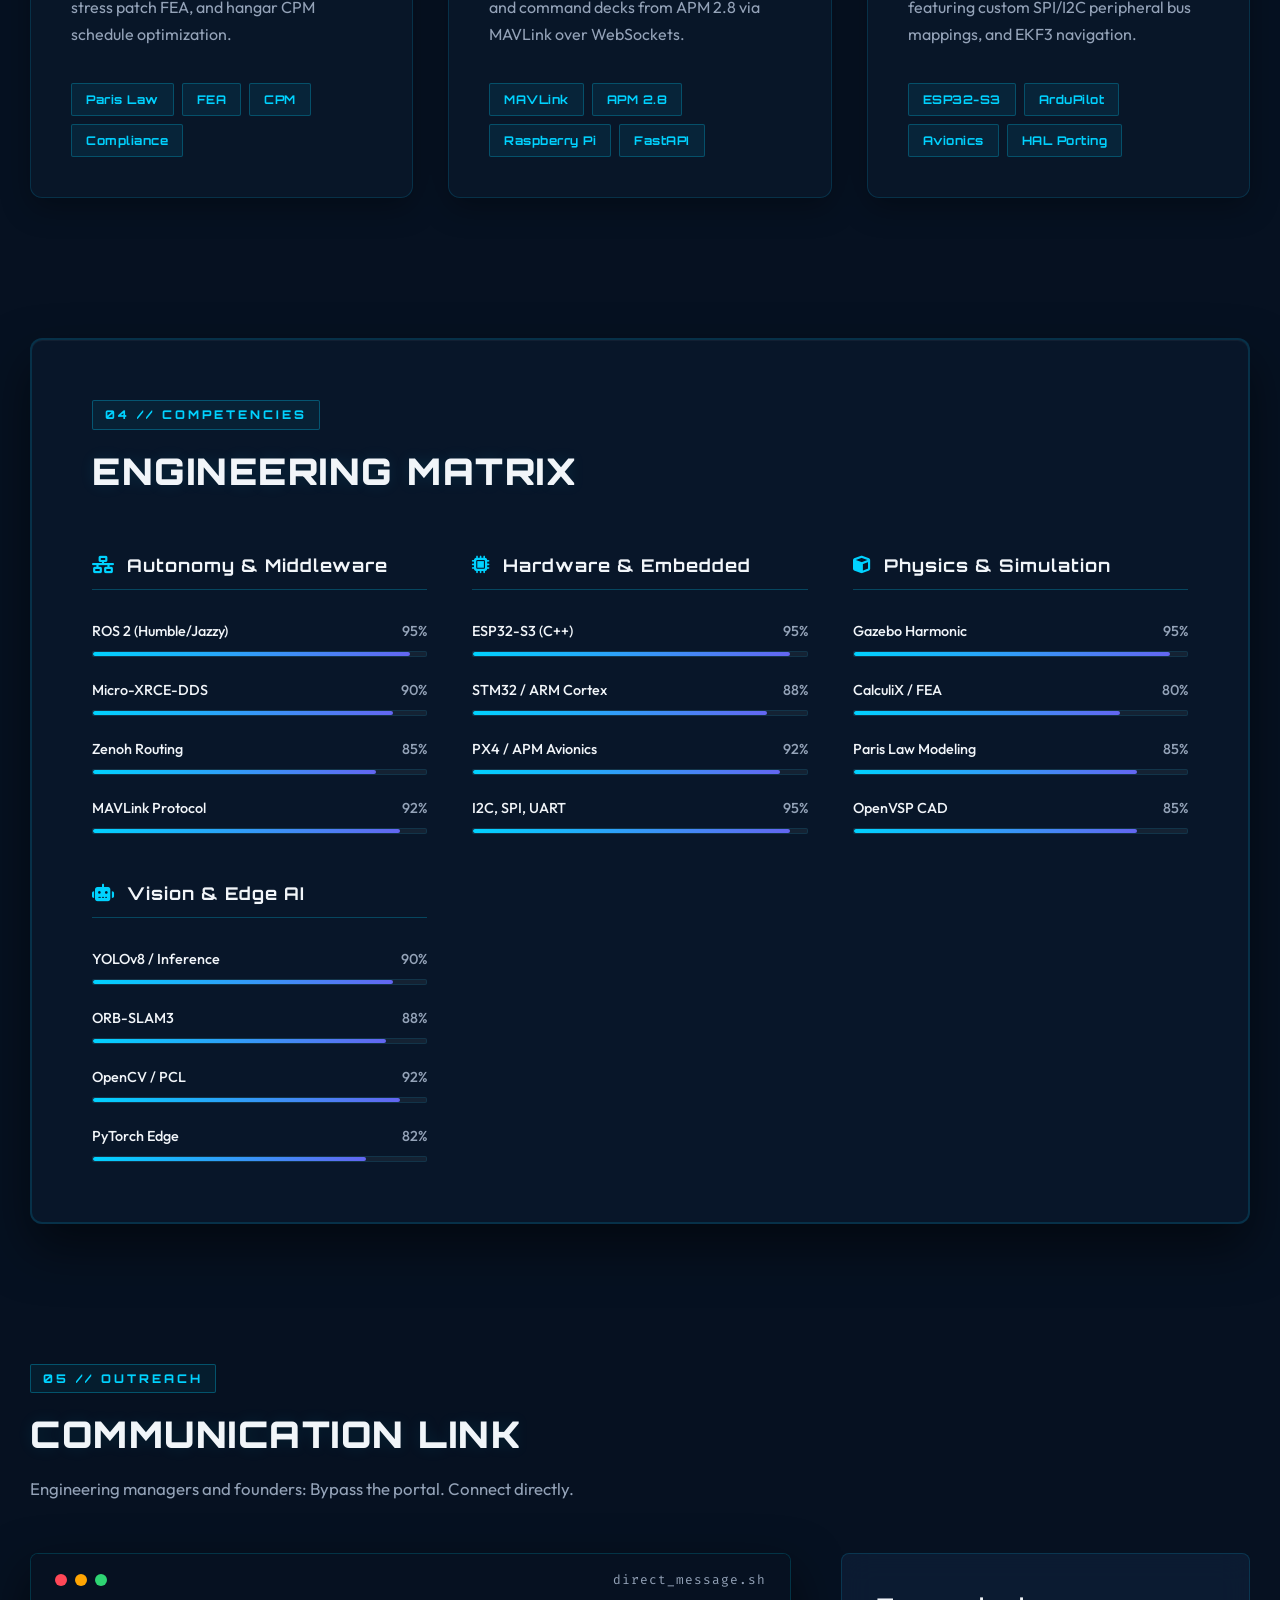
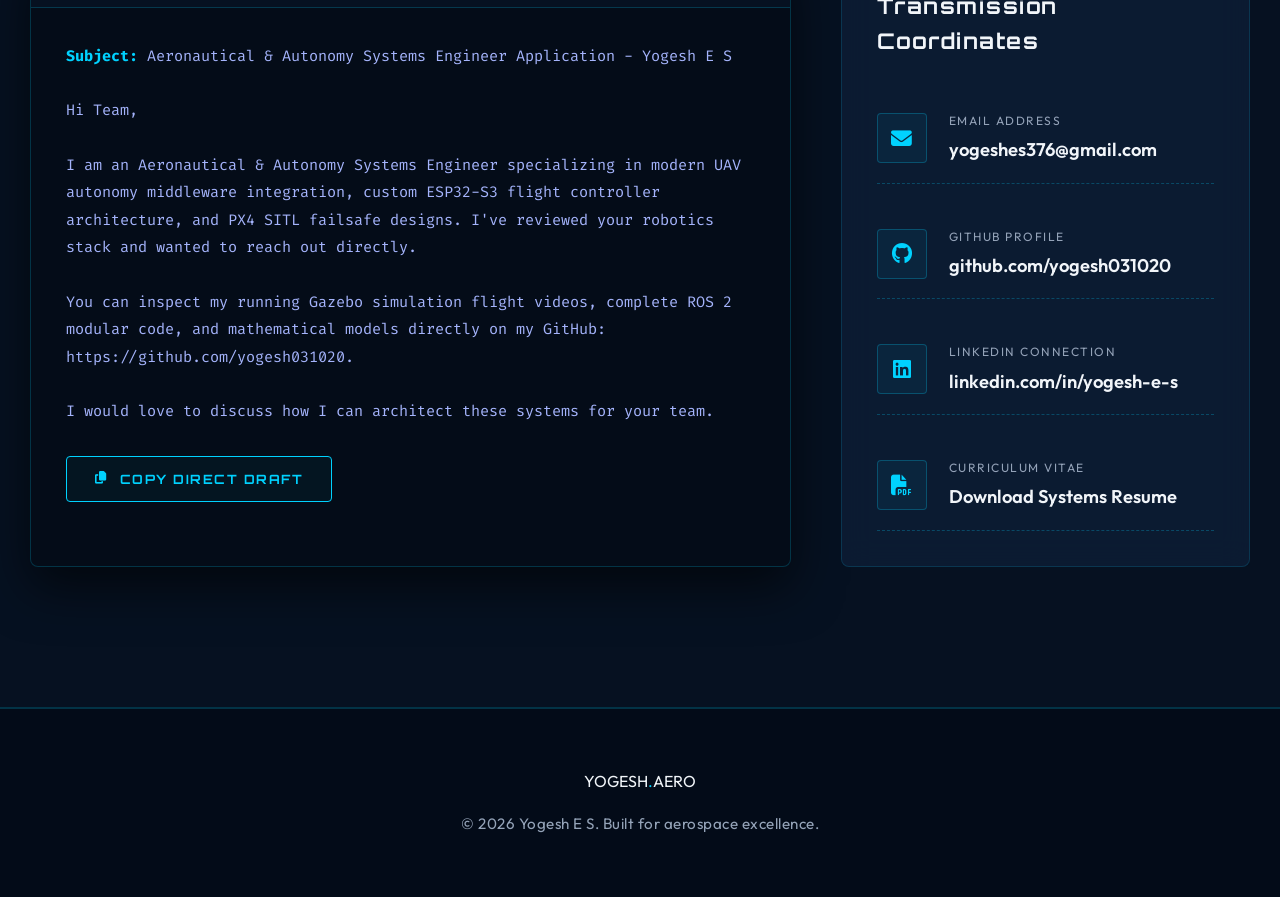
==== commit 6bc9c6cd: "feat: sync web portfolio with elite 4-project safety resume" ====
--- a/index.html
+++ b/index.html
@@ -3,8 +3,8 @@
 <head>
     <meta charset="UTF-8">
     <meta name="viewport" content="width=device-width, initial-scale=1.0">
-    <title>Yogesh E S | Aeronautical Engineer</title>
-    <meta name="description" content="Professional portfolio of Yogesh E S, Aeronautical Engineer. Specializing in UAV Autonomy, custom flight controller development, ROS 2, PX4, and failsafe avionics.">
+    <title>Yogesh E S | Aeronautical & Autonomy Systems Engineer</title>
+    <meta name="description" content="Professional portfolio of Yogesh E S, Aeronautical & Autonomy Systems Engineer. Specializing in UAV Autonomy, custom flight controller development, ROS 2, PX4, and failsafe avionics.">
     <!-- Google Fonts -->
     <link rel="preconnect" href="https://fonts.googleapis.com">
     <link rel="preconnect" href="https://fonts.gstatic.com" crossorigin>
@@ -198,7 +198,7 @@
             </div>
             <div class="about-grid">
                 <div class="about-text">
-                    <h3>Aeronautical Engineer</h3>
+                    <h3>Aeronautical & Autonomy Systems Engineer</h3>
                     <p>
                         I operate at the precise intersection of aerospace engineering, computer vision, and real-time embedded systems. My engineering philosophy is built on absolute robustness: <strong>if code can fail in flight, it must failsafe gracefully.</strong>
                     </p>
@@ -553,8 +553,8 @@
                     </div>
                     <div class="console-body">
                         <p id="email-text">
-                            <strong>Subject:</strong> Aeronautical Engineer Application - Yogesh E S<br><br>
-                            Hi Team,<br><br>I am an Aeronautical Engineer specializing in modern UAV autonomy middleware integration, custom ESP32-S3 flight controller architecture, and PX4 SITL failsafe designs. I've reviewed your robotics stack and wanted to reach out directly.<br><br>You can inspect my running Gazebo simulation flight videos, complete ROS 2 modular code, and mathematical models directly on my GitHub: https://github.com/yogesh031020.<br><br>I would love to discuss how I can architect these systems for your team.
+                            <strong>Subject:</strong> Aeronautical & Autonomy Systems Engineer Application - Yogesh E S<br><br>
+                            Hi Team,<br><br>I am an Aeronautical & Autonomy Systems Engineer specializing in modern UAV autonomy middleware integration, custom ESP32-S3 flight controller architecture, and PX4 SITL failsafe designs. I've reviewed your robotics stack and wanted to reach out directly.<br><br>You can inspect my running Gazebo simulation flight videos, complete ROS 2 modular code, and mathematical models directly on my GitHub: https://github.com/yogesh031020.<br><br>I would love to discuss how I can architect these systems for your team.
                         </p>
                         <button class="btn copy-btn" id="copy-button">
                             <i class="fa-solid fa-copy"></i> Copy Direct Draft
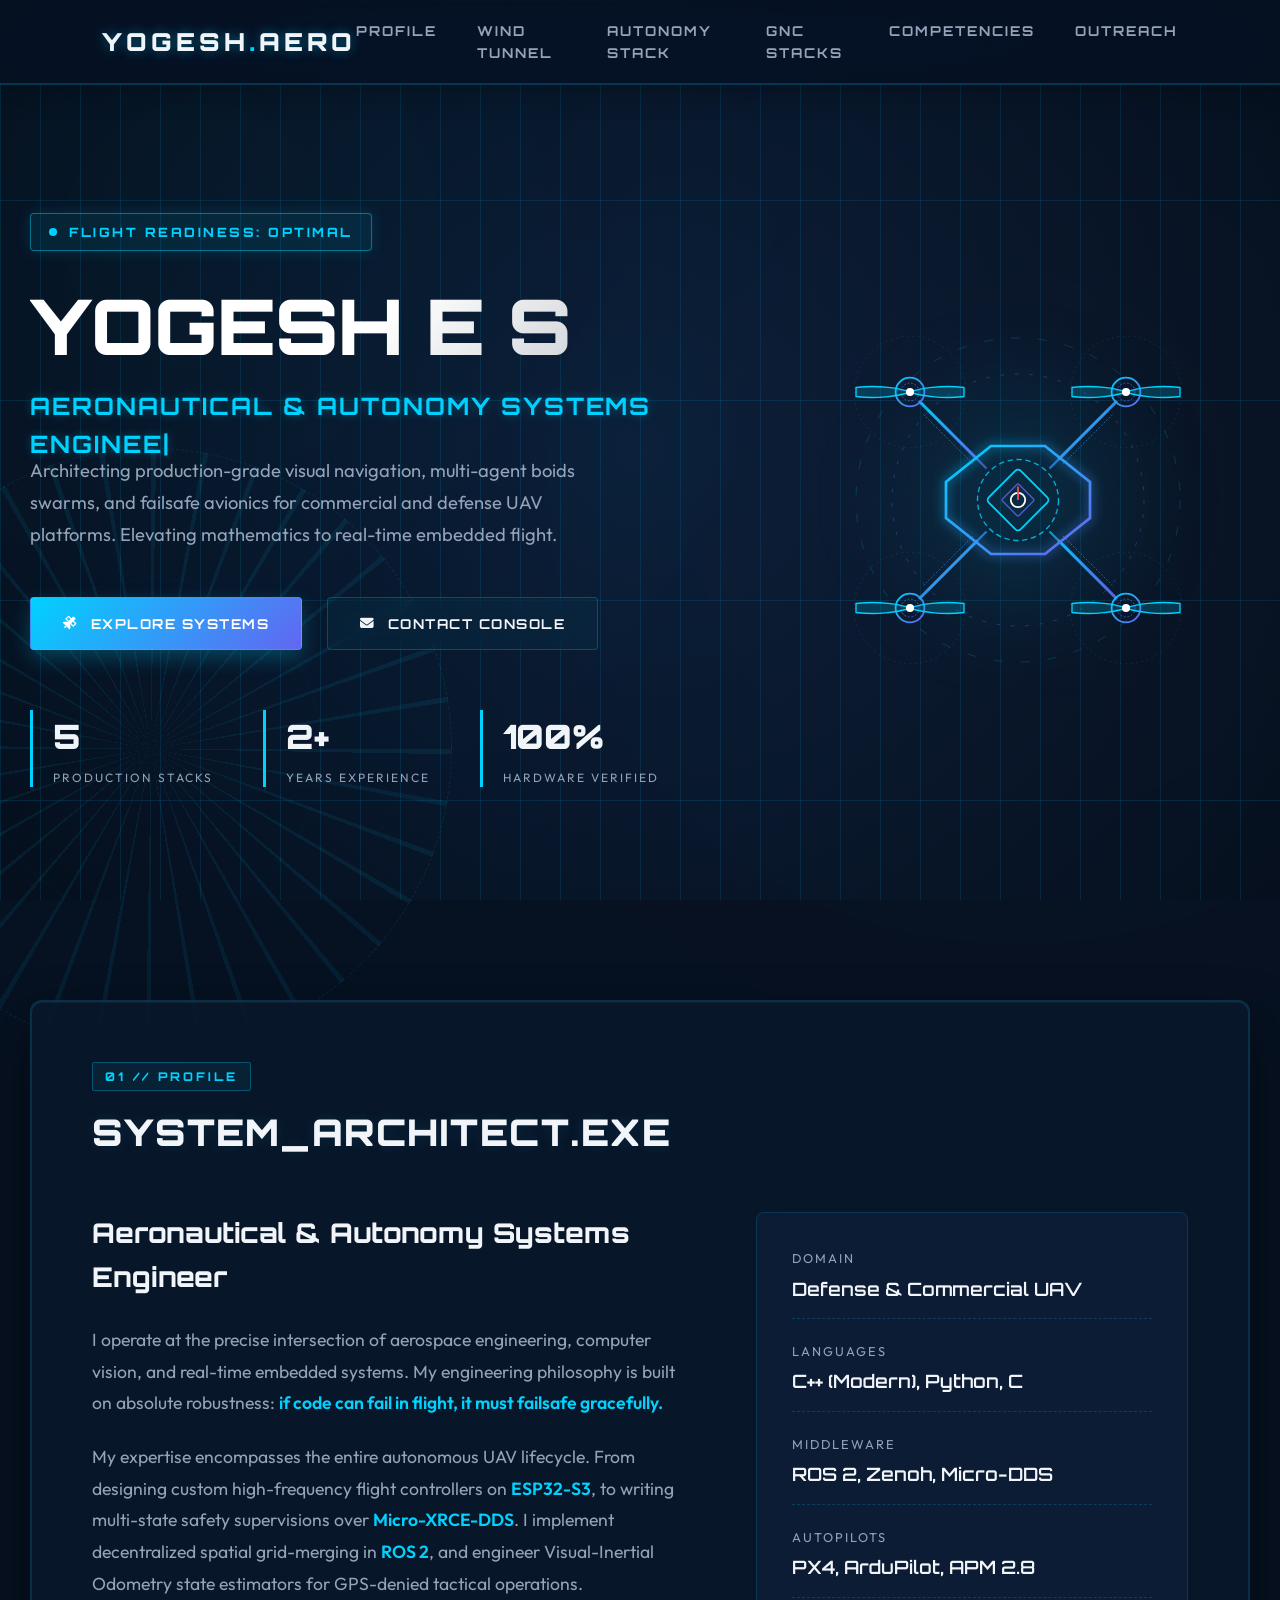
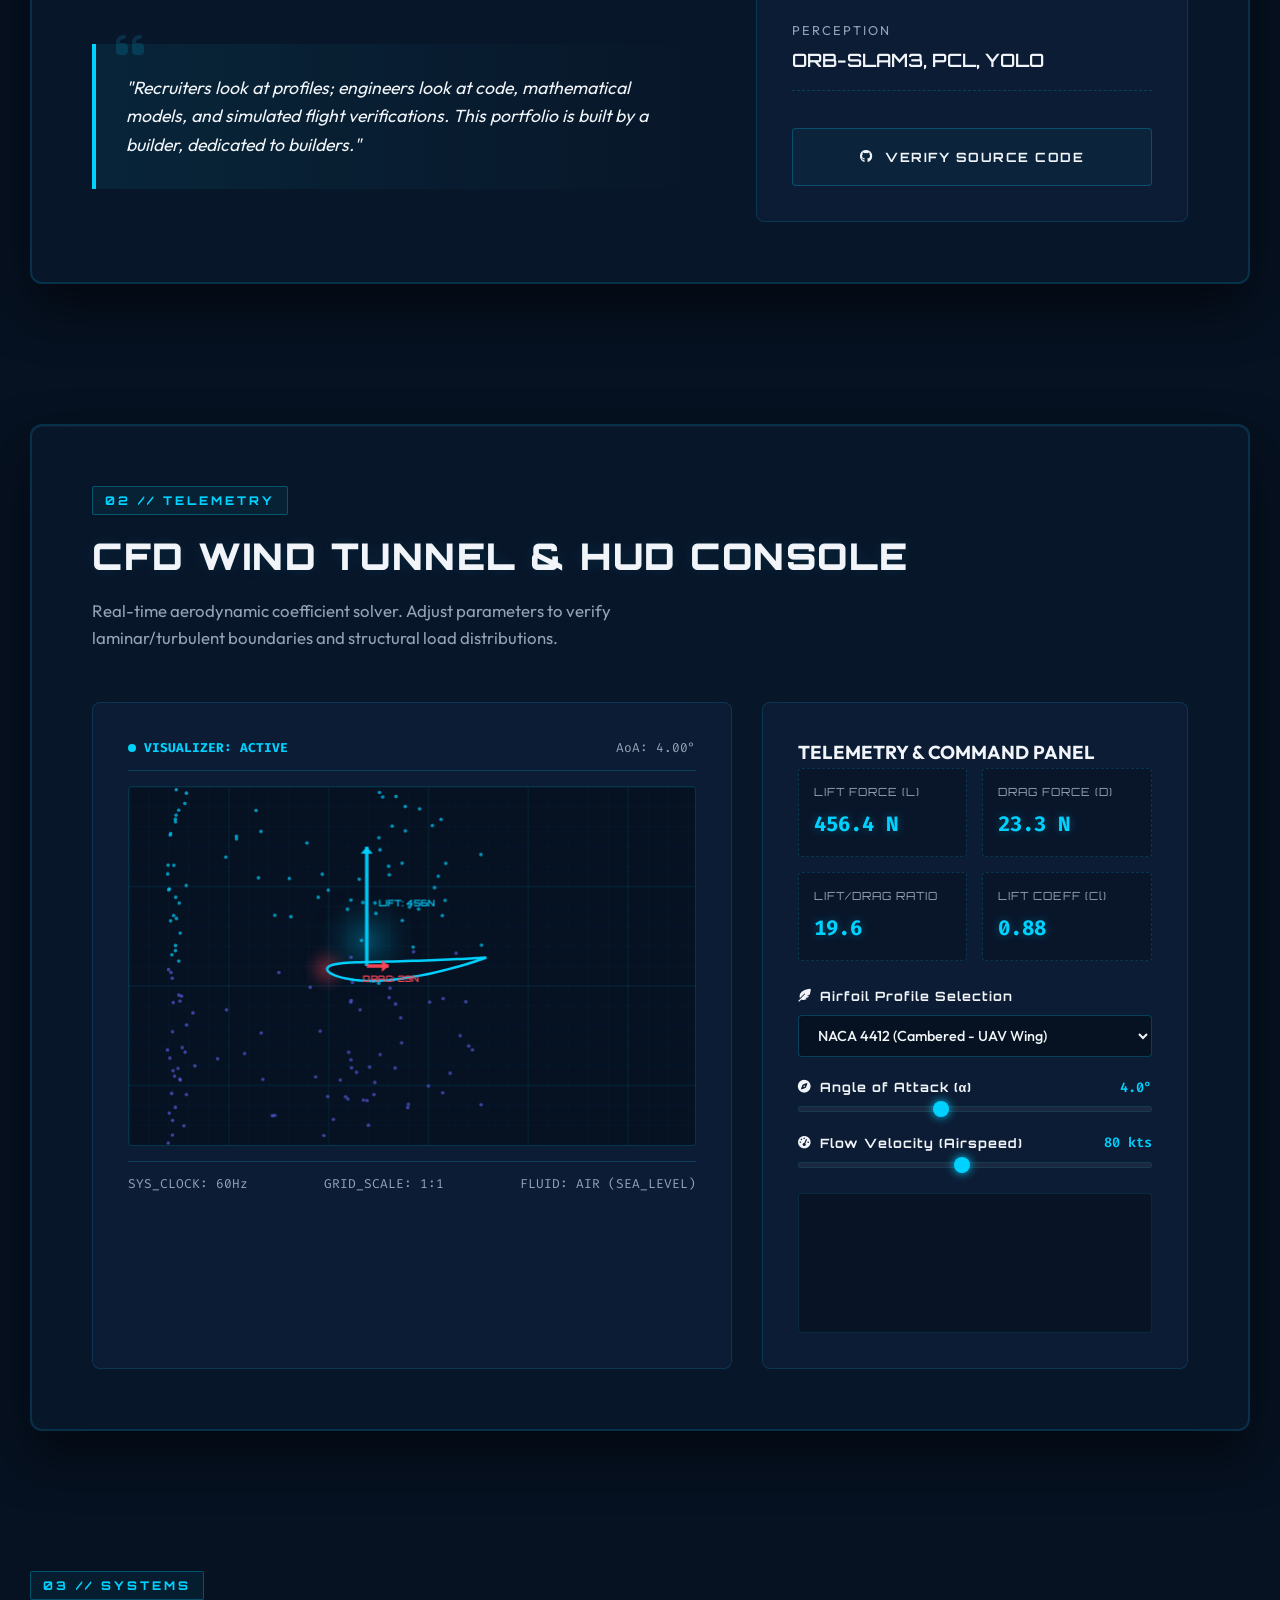
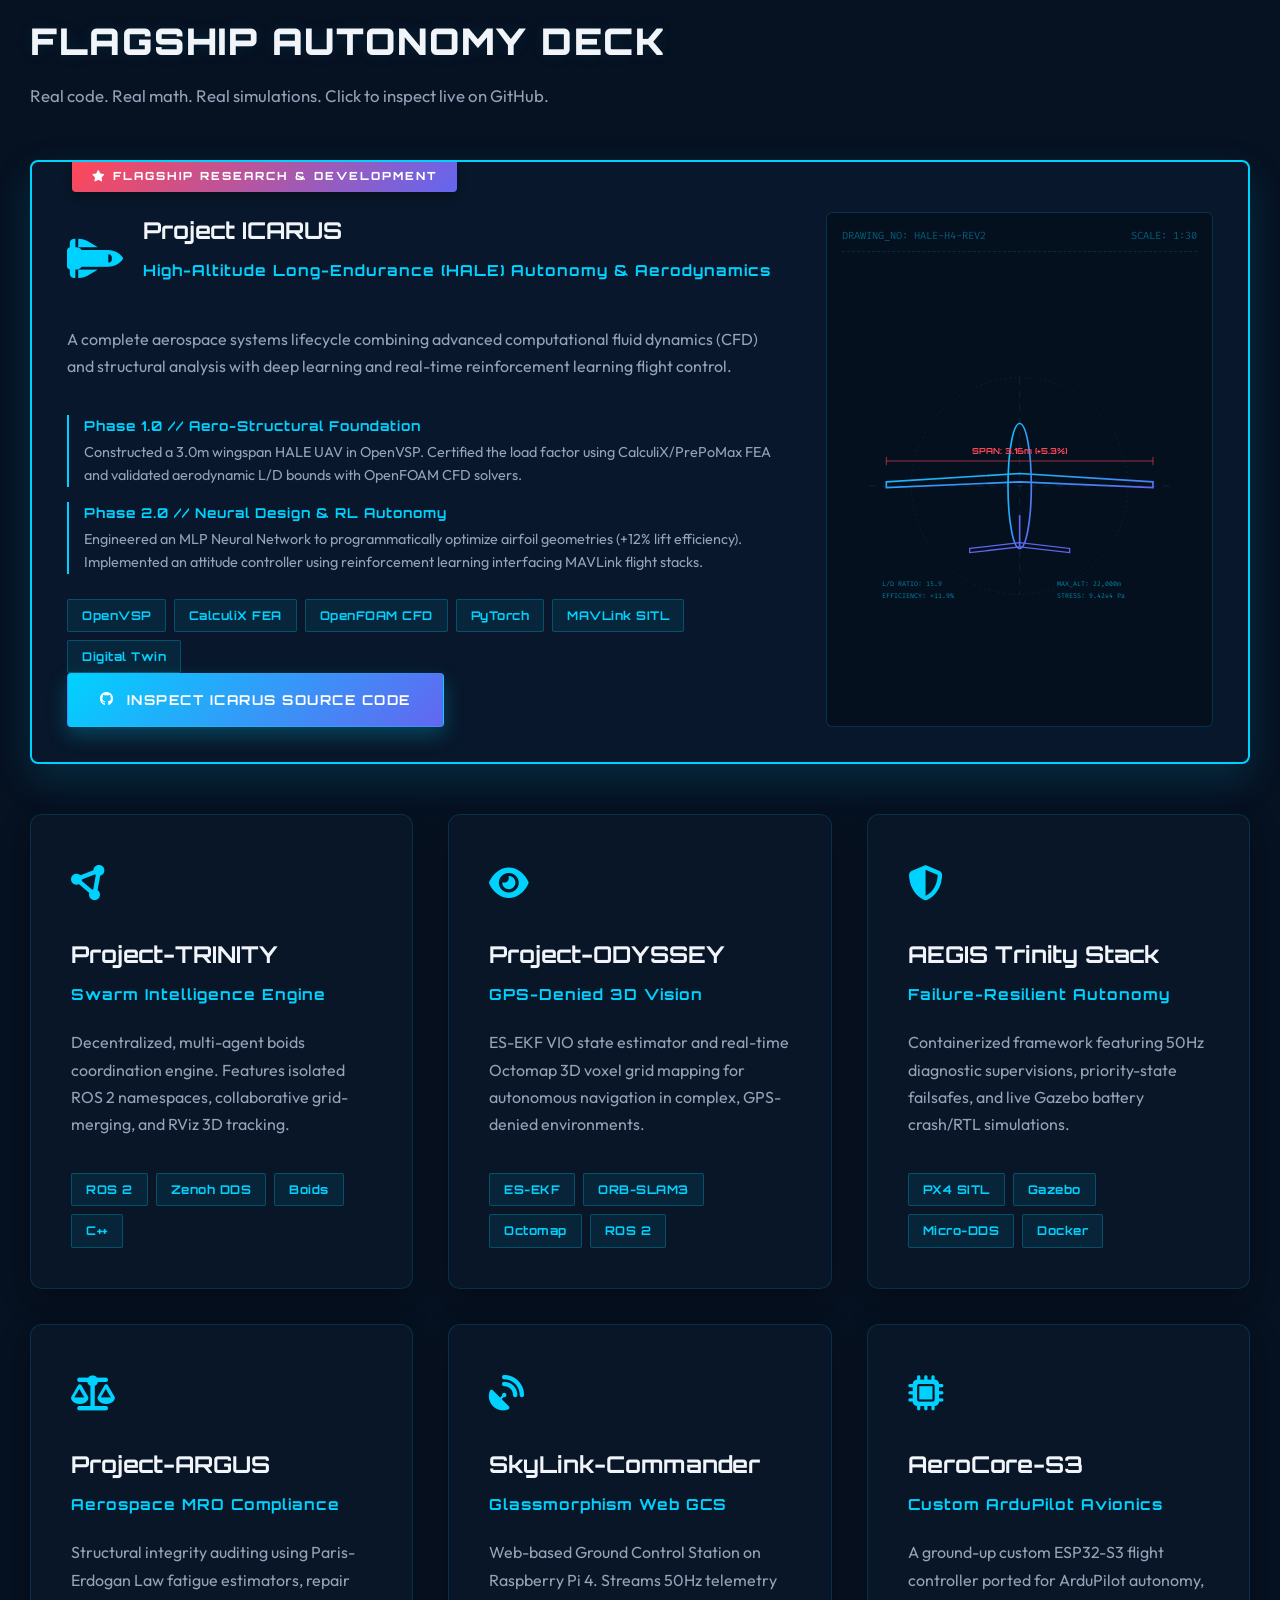
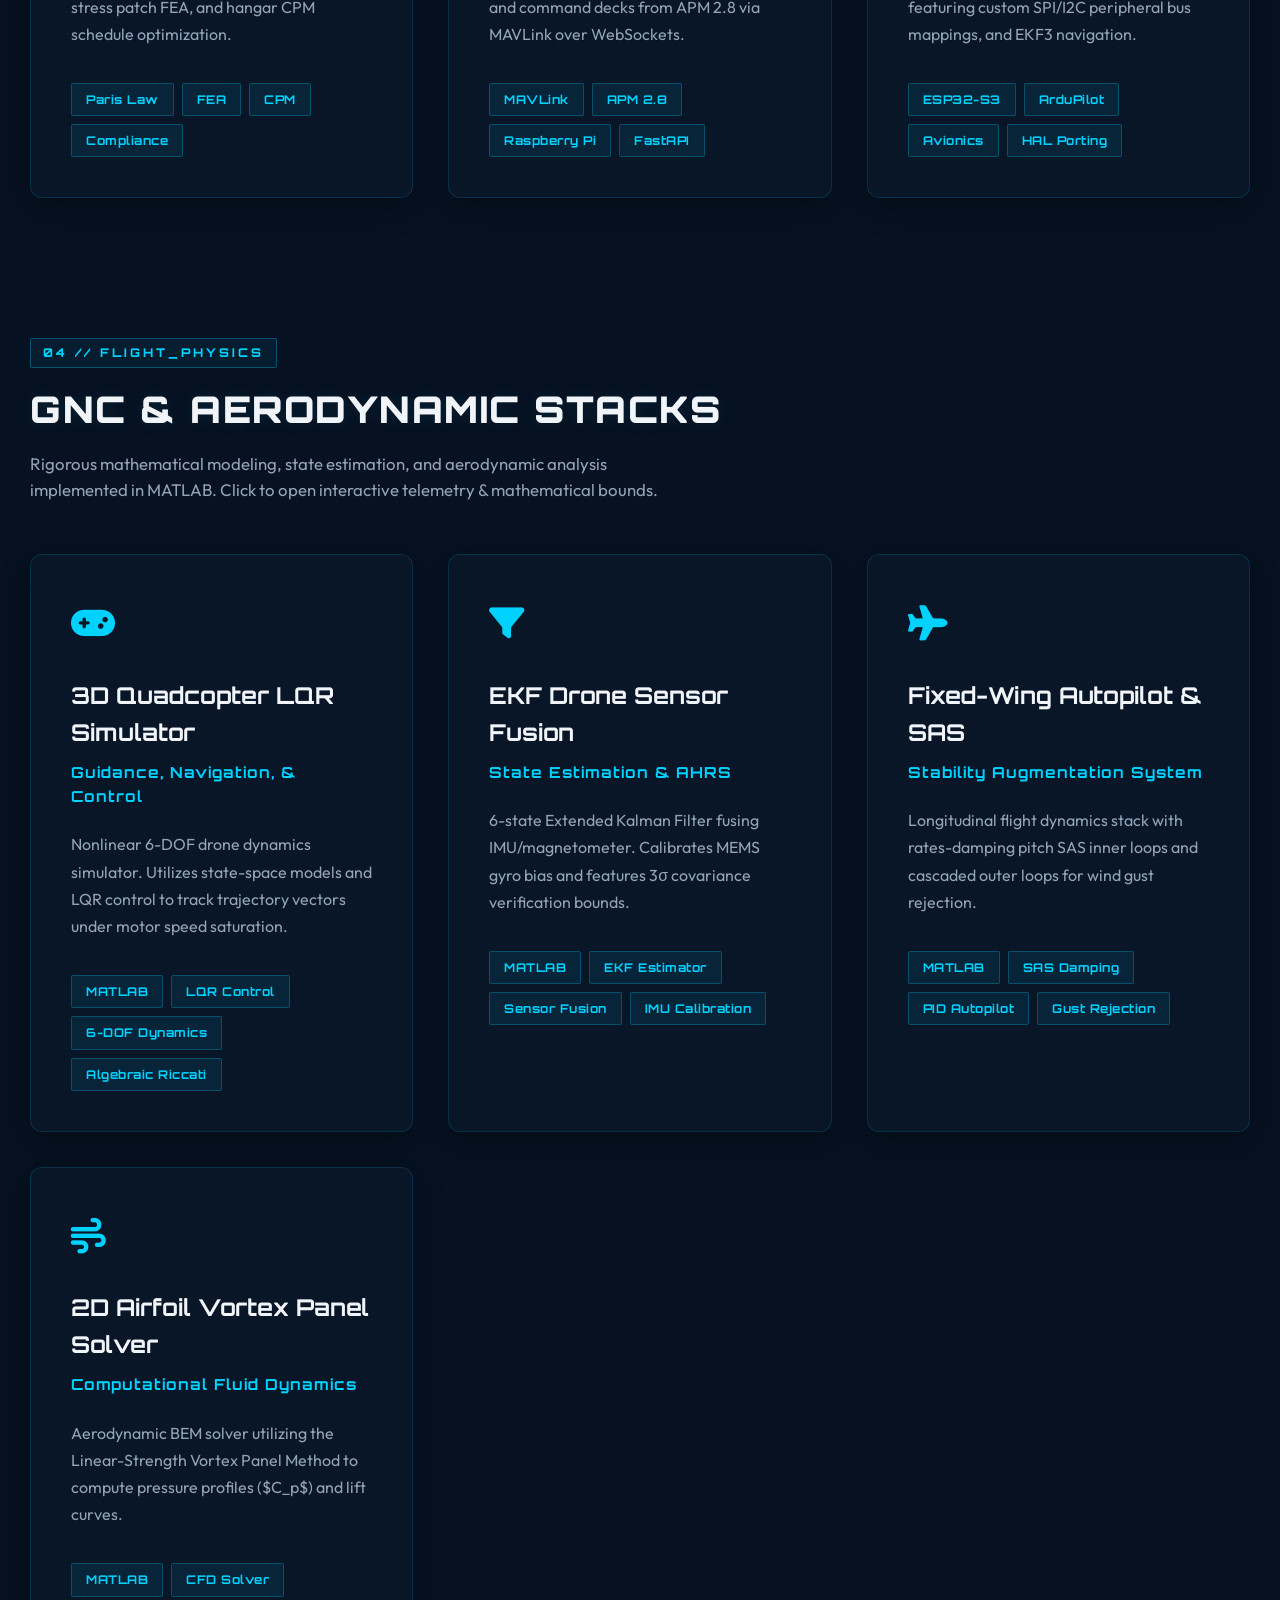
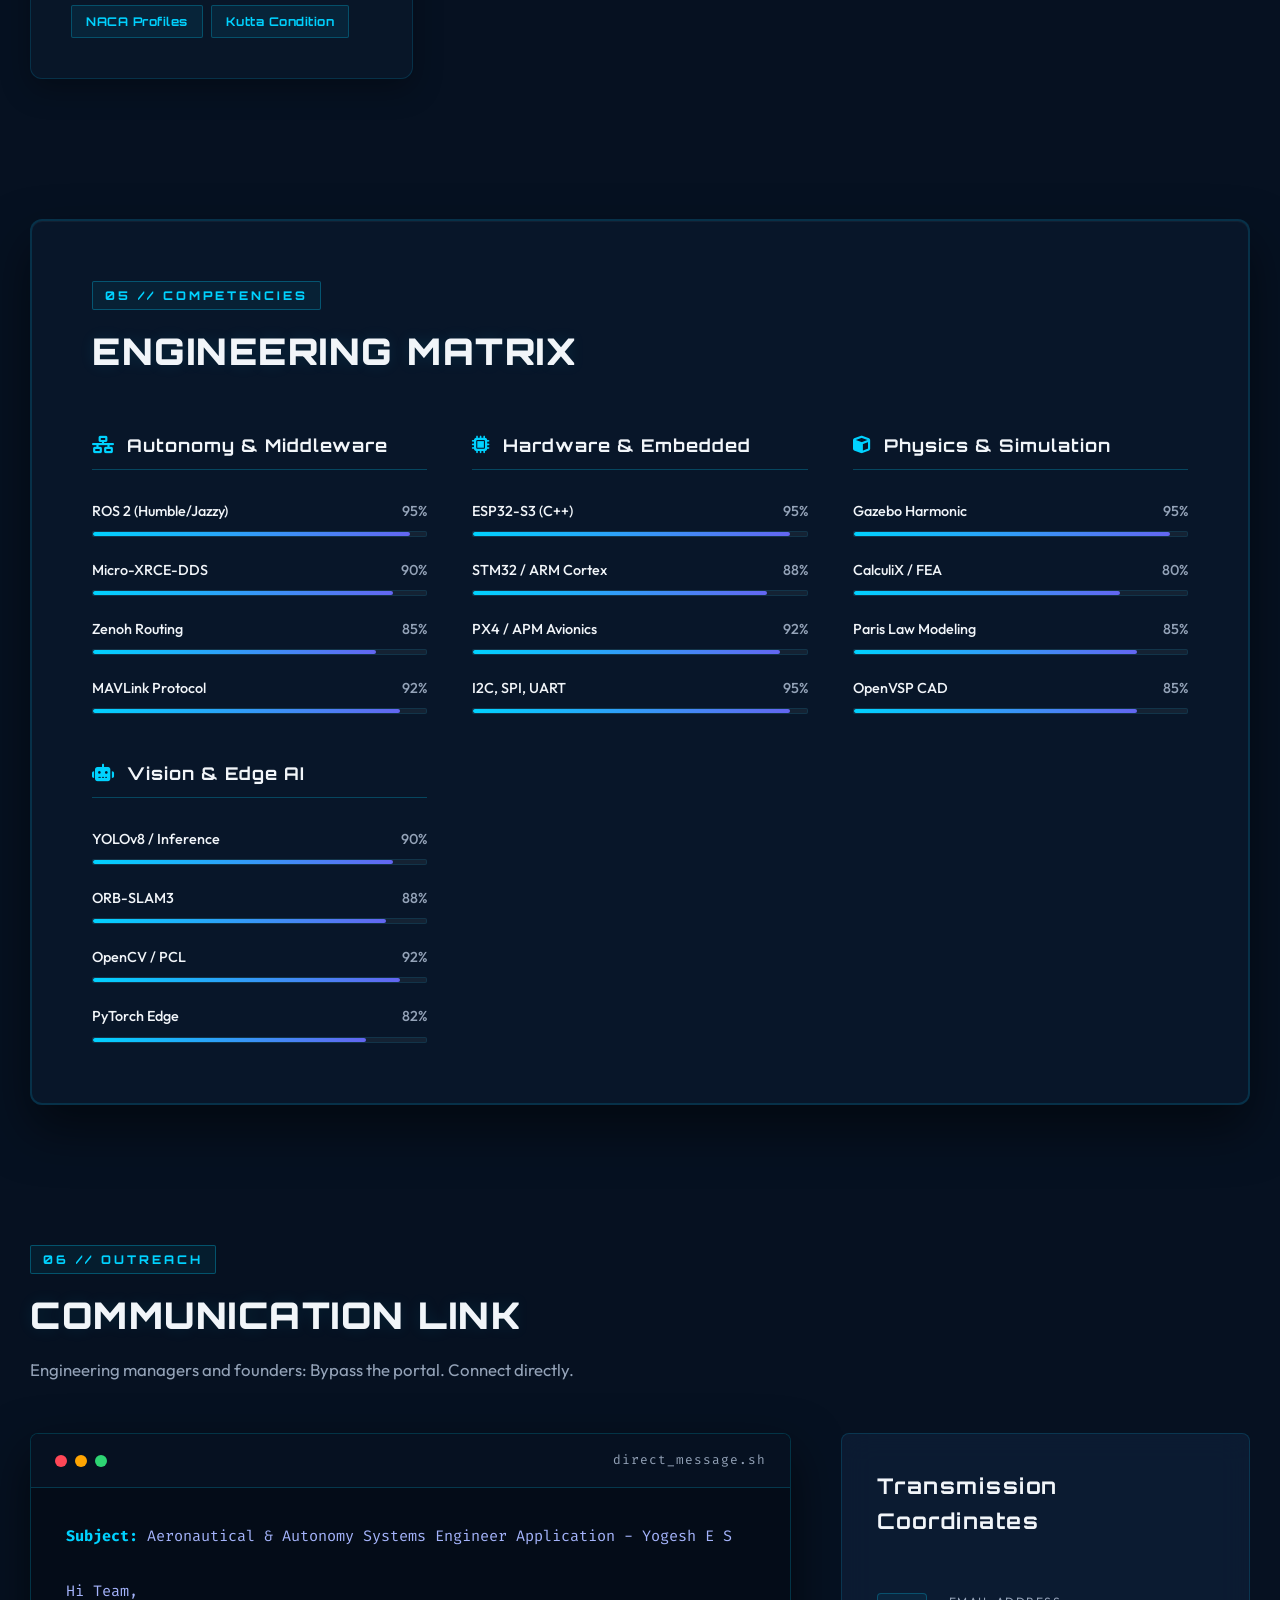
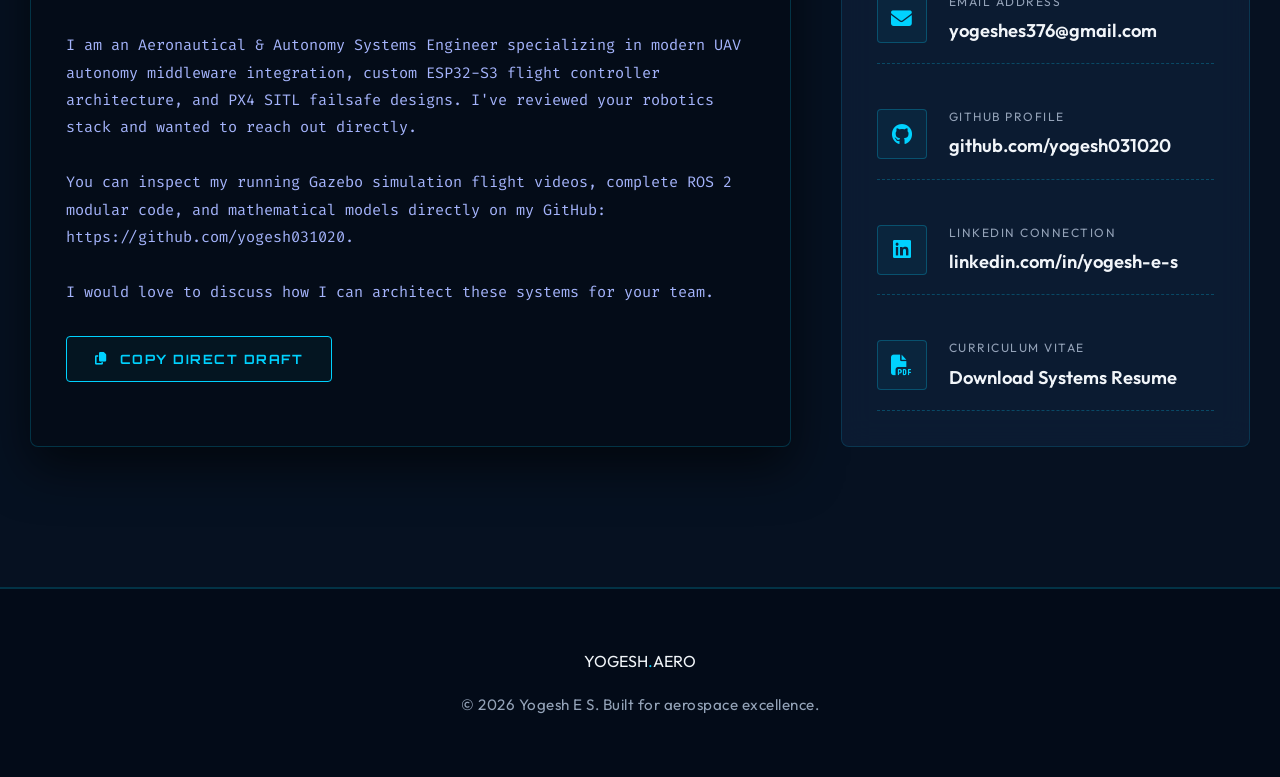
==== commit 8b818848: "feat: integrate 4 MATLAB flight physics & GNC projects with blueprint modals and carousels" ====
--- a/index.html
+++ b/index.html
@@ -29,6 +29,7 @@
             <a href="#about" class="nav-link active">Profile</a>
             <a href="#wind-tunnel" class="nav-link">Wind Tunnel</a>
             <a href="#projects" class="nav-link">Autonomy Stack</a>
+            <a href="#matlab-projects" class="nav-link">GNC Stacks</a>
             <a href="#skills" class="nav-link">Competencies</a>
             <a href="#contact" class="nav-link">Outreach</a>
         </nav>
@@ -485,10 +486,77 @@
             </div>
         </section>
 
+        <!-- MATLAB Control & Aerodynamic Stacks Section -->
+        <section id="matlab-projects" class="reveal">
+            <div class="section-header">
+                <span class="section-badge">04 // FLIGHT_PHYSICS</span>
+                <h2>GNC & AERODYNAMIC STACKS</h2>
+                <p class="section-subtitle">Rigorous mathematical modeling, state estimation, and aerodynamic analysis implemented in MATLAB. Click to open interactive telemetry & mathematical bounds.</p>
+            </div>
+            
+            <div class="projects-grid">
+                <!-- Project 1: Quadcopter LQR -->
+                <div class="project-card interactive-card" data-project="lqr">
+                    <div class="card-gradient-border"></div>
+                    <div class="project-content">
+                        <div class="project-icon"><i class="fa-solid fa-gamepad"></i></div>
+                        <h3 class="project-title">3D Quadcopter LQR Simulator</h3>
+                        <div class="project-subtitle">Guidance, Navigation, & Control</div>
+                        <p class="project-desc">Nonlinear 6-DOF drone dynamics simulator. Utilizes state-space models and LQR control to track trajectory vectors under motor speed saturation.</p>
+                        <div class="tech-tags">
+                            <span>MATLAB</span><span>LQR Control</span><span>6-DOF Dynamics</span><span>Algebraic Riccati</span>
+                        </div>
+                    </div>
+                </div>
+
+                <!-- Project 2: EKF Sensor Fusion -->
+                <div class="project-card interactive-card" data-project="ekf">
+                    <div class="card-gradient-border"></div>
+                    <div class="project-content">
+                        <div class="project-icon"><i class="fa-solid fa-filter"></i></div>
+                        <h3 class="project-title">EKF Drone Sensor Fusion</h3>
+                        <div class="project-subtitle">State Estimation & AHRS</div>
+                        <p class="project-desc">6-state Extended Kalman Filter fusing IMU/magnetometer. Calibrates MEMS gyro bias and features 3σ covariance verification bounds.</p>
+                        <div class="tech-tags">
+                            <span>MATLAB</span><span>EKF Estimator</span><span>Sensor Fusion</span><span>IMU Calibration</span>
+                        </div>
+                    </div>
+                </div>
+
+                <!-- Project 3: Autopilot SAS -->
+                <div class="project-card interactive-card" data-project="autopilot">
+                    <div class="card-gradient-border"></div>
+                    <div class="project-content">
+                        <div class="project-icon"><i class="fa-solid fa-plane"></i></div>
+                        <h3 class="project-title">Fixed-Wing Autopilot & SAS</h3>
+                        <div class="project-subtitle">Stability Augmentation System</div>
+                        <p class="project-desc">Longitudinal flight dynamics stack with rates-damping pitch SAS inner loops and cascaded outer loops for wind gust rejection.</p>
+                        <div class="tech-tags">
+                            <span>MATLAB</span><span>SAS Damping</span><span>PID Autopilot</span><span>Gust Rejection</span>
+                        </div>
+                    </div>
+                </div>
+
+                <!-- Project 4: Vortex Panel CFD Solver -->
+                <div class="project-card interactive-card" data-project="cfd">
+                    <div class="card-gradient-border"></div>
+                    <div class="project-content">
+                        <div class="project-icon"><i class="fa-solid fa-wind"></i></div>
+                        <h3 class="project-title">2D Airfoil Vortex Panel Solver</h3>
+                        <div class="project-subtitle">Computational Fluid Dynamics</div>
+                        <p class="project-desc">Aerodynamic BEM solver utilizing the Linear-Strength Vortex Panel Method to compute pressure profiles ($C_p$) and lift curves.</p>
+                        <div class="tech-tags">
+                            <span>MATLAB</span><span>CFD Solver</span><span>NACA Profiles</span><span>Kutta Condition</span>
+                        </div>
+                    </div>
+                </div>
+            </div>
+        </section>
+
         <!-- Technical Skill Matrix Section -->
         <section id="skills" class="glass-section reveal">
             <div class="section-header">
-                <span class="section-badge">04 // COMPETENCIES</span>
+                <span class="section-badge">05 // COMPETENCIES</span>
                 <h2>ENGINEERING MATRIX</h2>
             </div>
             <div class="skills-grid">
@@ -537,7 +605,7 @@
         <!-- Direct Contact Console -->
         <section id="contact" class="reveal">
             <div class="section-header">
-                <span class="section-badge">05 // OUTREACH</span>
+                <span class="section-badge">06 // OUTREACH</span>
                 <h2>COMMUNICATION LINK</h2>
                 <p class="section-subtitle">Engineering managers and founders: Bypass the portal. Connect directly.</p>
             </div>
@@ -597,6 +665,50 @@
         </section>
     </main>
 
+    <!-- Aerospace Blueprint Style Modal Overlay -->
+    <div id="project-modal" class="modal">
+        <div class="modal-content blueprint-modal">
+            <button class="modal-close" id="modal-close-btn">&times;</button>
+            <div class="modal-header">
+                <h3 id="modal-title">Project Title</h3>
+                <div class="modal-subtitle" id="modal-subtitle">Project Subtitle</div>
+            </div>
+            <div class="modal-grid">
+                <!-- Left Column: Carousel Plots -->
+                <div class="modal-left">
+                    <div class="carousel-container">
+                        <div class="carousel">
+                            <div class="carousel-track" id="carousel-track">
+                                <!-- Slides injected by JS -->
+                            </div>
+                            <button class="carousel-btn carousel-prev">&lsaquo;</button>
+                            <button class="carousel-btn carousel-next">&rsaquo;</button>
+                            <div class="carousel-dots" id="carousel-dots">
+                                <!-- Dots injected by JS -->
+                            </div>
+                        </div>
+                    </div>
+                </div>
+                <!-- Right Column: Details & Math -->
+                <div class="modal-right">
+                    <div class="modal-details">
+                        <h4>SYSTEM DESCRIPTION</h4>
+                        <p id="modal-desc">Detailed project description goes here...</p>
+                    </div>
+                    <div class="modal-math-section">
+                        <h4>MATHEMATICAL BOUNDS & KINEMATICS</h4>
+                        <div class="math-box" id="modal-math">
+                            <!-- Math formulas injected by JS -->
+                        </div>
+                    </div>
+                    <div class="modal-actions">
+                        <a href="#" target="_blank" id="modal-repo-link" class="btn primary-btn"><i class="fa-brands fa-github"></i> Inspect MATLAB Code</a>
+                    </div>
+                </div>
+            </div>
+        </div>
+    </div>
+
     <!-- Footer -->
     <footer>
         <div class="footer-content">
--- a/style.css
+++ b/style.css
@@ -1300,3 +1300,299 @@
     }
 }
 
+/* ==========================================================================
+   Aeronautical Blueprint Theme Project Modal Overlay
+   ========================================================================== */
+.modal {
+    position: fixed;
+    top: 0;
+    left: 0;
+    width: 100vw;
+    height: 100vh;
+    z-index: 2000;
+    background: rgba(4, 12, 24, 0.85);
+    backdrop-filter: blur(10px);
+    display: flex;
+    justify-content: center;
+    align-items: center;
+    opacity: 0;
+    pointer-events: none;
+    transition: all 0.4s cubic-bezier(0.16, 1, 0.3, 1);
+}
+
+.modal.active {
+    opacity: 1;
+    pointer-events: auto;
+}
+
+.modal-content.blueprint-modal {
+    width: 92%;
+    max-width: 1100px;
+    max-height: 90vh;
+    overflow-y: auto;
+    background: rgba(10, 25, 45, 0.95);
+    border: 2px solid var(--primary);
+    border-radius: 4px;
+    box-shadow: 0 0 35px rgba(0, 210, 255, 0.25);
+    padding: 3rem;
+    position: relative;
+    transform: scale(0.95);
+    transition: all 0.4s cubic-bezier(0.16, 1, 0.3, 1);
+    /* Add blueprint grid texture inside modal */
+    background-image: 
+        linear-gradient(to right, rgba(0, 210, 255, 0.02) 1px, transparent 1px),
+        linear-gradient(to bottom, rgba(0, 210, 255, 0.02) 1px, transparent 1px);
+    background-size: 30px 30px;
+}
+
+.modal.active .modal-content.blueprint-modal {
+    transform: scale(1);
+}
+
+.modal-close {
+    position: absolute;
+    top: 1.5rem;
+    right: 1.5rem;
+    background: rgba(0, 210, 255, 0.1);
+    border: 1px solid var(--primary);
+    color: var(--primary);
+    font-size: 1.8rem;
+    width: 44px;
+    height: 44px;
+    display: flex;
+    justify-content: center;
+    align-items: center;
+    cursor: pointer;
+    transition: var(--transition);
+}
+
+.modal-close:hover {
+    background: var(--accent);
+    border-color: var(--accent);
+    color: #fff;
+    transform: rotate(90deg);
+    box-shadow: 0 0 15px var(--accent);
+}
+
+.modal-header {
+    border-bottom: 1px solid var(--border-light);
+    padding-bottom: 1rem;
+    margin-bottom: 2rem;
+}
+
+.modal-header h3 {
+    font-family: var(--font-heading);
+    font-size: 2rem;
+    color: #fff;
+    text-shadow: 0 0 10px rgba(0, 210, 255, 0.5);
+    margin-bottom: 0.5rem;
+}
+
+.modal-subtitle {
+    font-family: var(--font-mono);
+    color: var(--primary);
+    font-size: 0.95rem;
+    letter-spacing: 1px;
+}
+
+.modal-grid {
+    display: grid;
+    grid-template-columns: 1.1fr 0.9fr;
+    gap: 3rem;
+}
+
+@media (max-width: 968px) {
+    .modal-grid {
+        grid-template-columns: 1fr;
+        gap: 2rem;
+    }
+}
+
+.modal-left {
+    display: flex;
+    flex-direction: column;
+    justify-content: center;
+}
+
+.carousel-container {
+    width: 100%;
+}
+
+.carousel {
+    position: relative;
+    width: 100%;
+    height: 380px;
+    border: 1.5px solid var(--border-light);
+    background: #040c18;
+    overflow: hidden;
+}
+
+.carousel-track {
+    width: 100%;
+    height: 100%;
+    position: relative;
+}
+
+.carousel-slide {
+    position: absolute;
+    top: 0;
+    left: 0;
+    width: 100%;
+    height: 100%;
+    opacity: 0;
+    transition: opacity 0.4s ease-in-out;
+    display: flex;
+    justify-content: center;
+    align-items: center;
+    background: #040c18;
+}
+
+.carousel-slide.active {
+    opacity: 1;
+    z-index: 10;
+}
+
+.carousel-slide img {
+    max-width: 100%;
+    max-height: 100%;
+    object-fit: contain;
+    padding: 1rem 1rem 4rem 1rem;
+}
+
+.carousel-btn {
+    position: absolute;
+    top: 50%;
+    transform: translateY(-50%);
+    width: 44px;
+    height: 44px;
+    border-radius: 0;
+    background: rgba(6, 17, 33, 0.85);
+    border: 1px solid var(--primary);
+    color: var(--primary);
+    font-size: 1.8rem;
+    cursor: pointer;
+    display: flex;
+    justify-content: center;
+    align-items: center;
+    z-index: 20;
+    transition: var(--transition);
+}
+
+.carousel-btn:hover {
+    background: var(--primary);
+    color: var(--bg-base);
+    box-shadow: 0 0 15px var(--primary);
+}
+
+.carousel-prev {
+    left: 1rem;
+}
+
+.carousel-next {
+    right: 1rem;
+}
+
+.carousel-dots {
+    position: absolute;
+    bottom: 3.5rem;
+    left: 50%;
+    transform: translateX(-50%);
+    display: flex;
+    gap: 0.5rem;
+    z-index: 20;
+}
+
+.carousel-dot {
+    width: 8px;
+    height: 8px;
+    border: 1px solid var(--primary);
+    background: transparent;
+    cursor: pointer;
+    transition: var(--transition);
+}
+
+.carousel-dot.active {
+    background: var(--primary);
+    box-shadow: 0 0 8px var(--primary);
+    transform: scale(1.2);
+}
+
+.carousel-caption {
+    position: absolute;
+    bottom: 0;
+    left: 0;
+    width: 100%;
+    background: rgba(6, 17, 33, 0.9);
+    border-top: 1.5px solid var(--border-light);
+    color: var(--text-main);
+    padding: 0.75rem 1rem;
+    font-size: 0.85rem;
+    font-family: var(--font-mono);
+    text-align: center;
+    z-index: 15;
+}
+
+.modal-right {
+    display: flex;
+    flex-direction: column;
+    gap: 1.8rem;
+}
+
+.modal-right h4 {
+    font-family: var(--font-heading);
+    font-size: 1.1rem;
+    color: var(--primary);
+    letter-spacing: 1px;
+    border-left: 3px solid var(--primary);
+    padding-left: 0.6rem;
+    margin-bottom: 0.8rem;
+}
+
+.modal-details p {
+    font-size: 0.95rem;
+    line-height: 1.6;
+    color: var(--text-muted);
+}
+
+.math-box {
+    background: rgba(4, 12, 24, 0.9);
+    border: 1.5px solid var(--border-light);
+    padding: 1.25rem;
+    max-height: 250px;
+    overflow-y: auto;
+    font-family: var(--font-mono);
+    font-size: 0.88rem;
+    color: var(--text-main);
+}
+
+.math-item {
+    margin-bottom: 0.75rem;
+    border-bottom: 1px solid rgba(0, 210, 255, 0.05);
+    padding-bottom: 0.5rem;
+}
+
+.math-item:last-child {
+    margin-bottom: 0;
+    border-bottom: none;
+    padding-bottom: 0;
+}
+
+.math-item strong {
+    color: var(--primary);
+}
+
+.modal-actions {
+    margin-top: 1rem;
+}
+
+/* Custom interactive project card styling enhancements */
+.project-card.interactive-card {
+    cursor: pointer;
+    transition: var(--transition);
+}
+
+.project-card.interactive-card:hover {
+    transform: translateY(-8px);
+    box-shadow: 0 0 25px rgba(0, 210, 255, 0.25);
+}
+
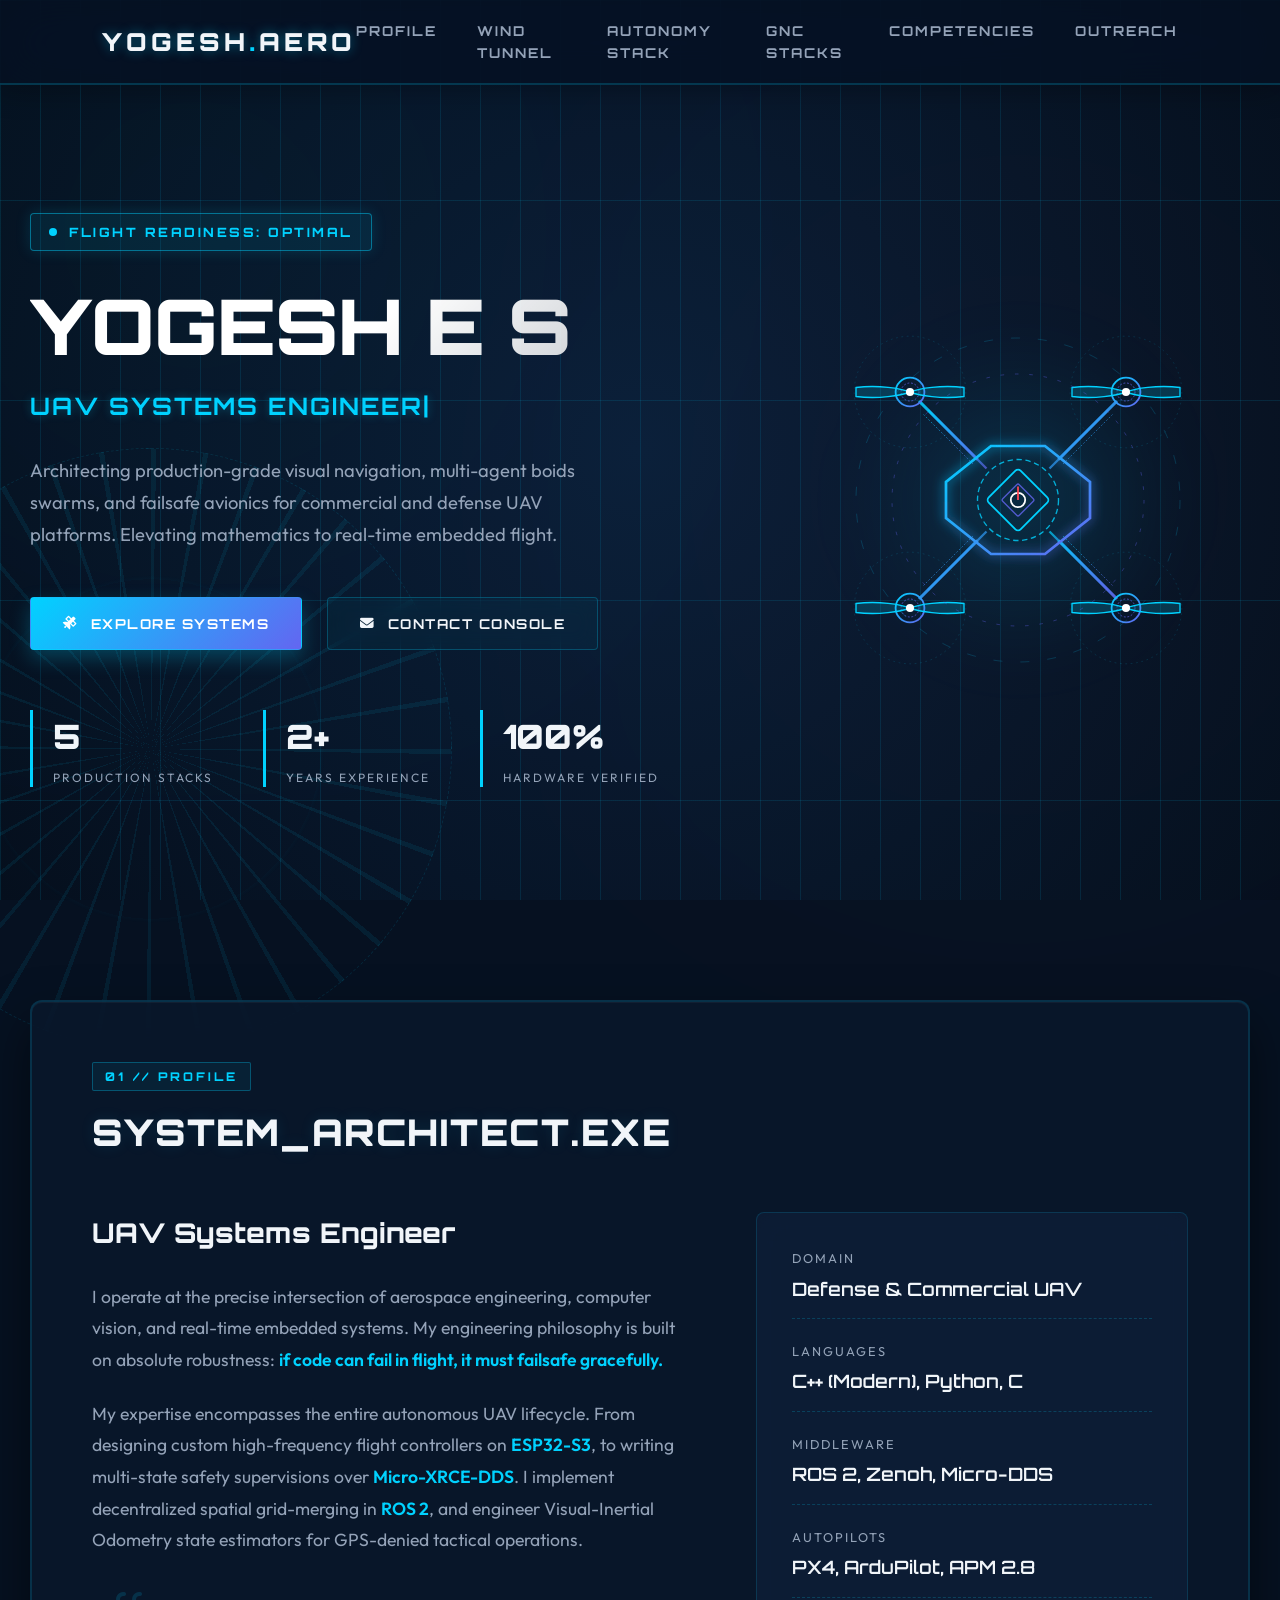
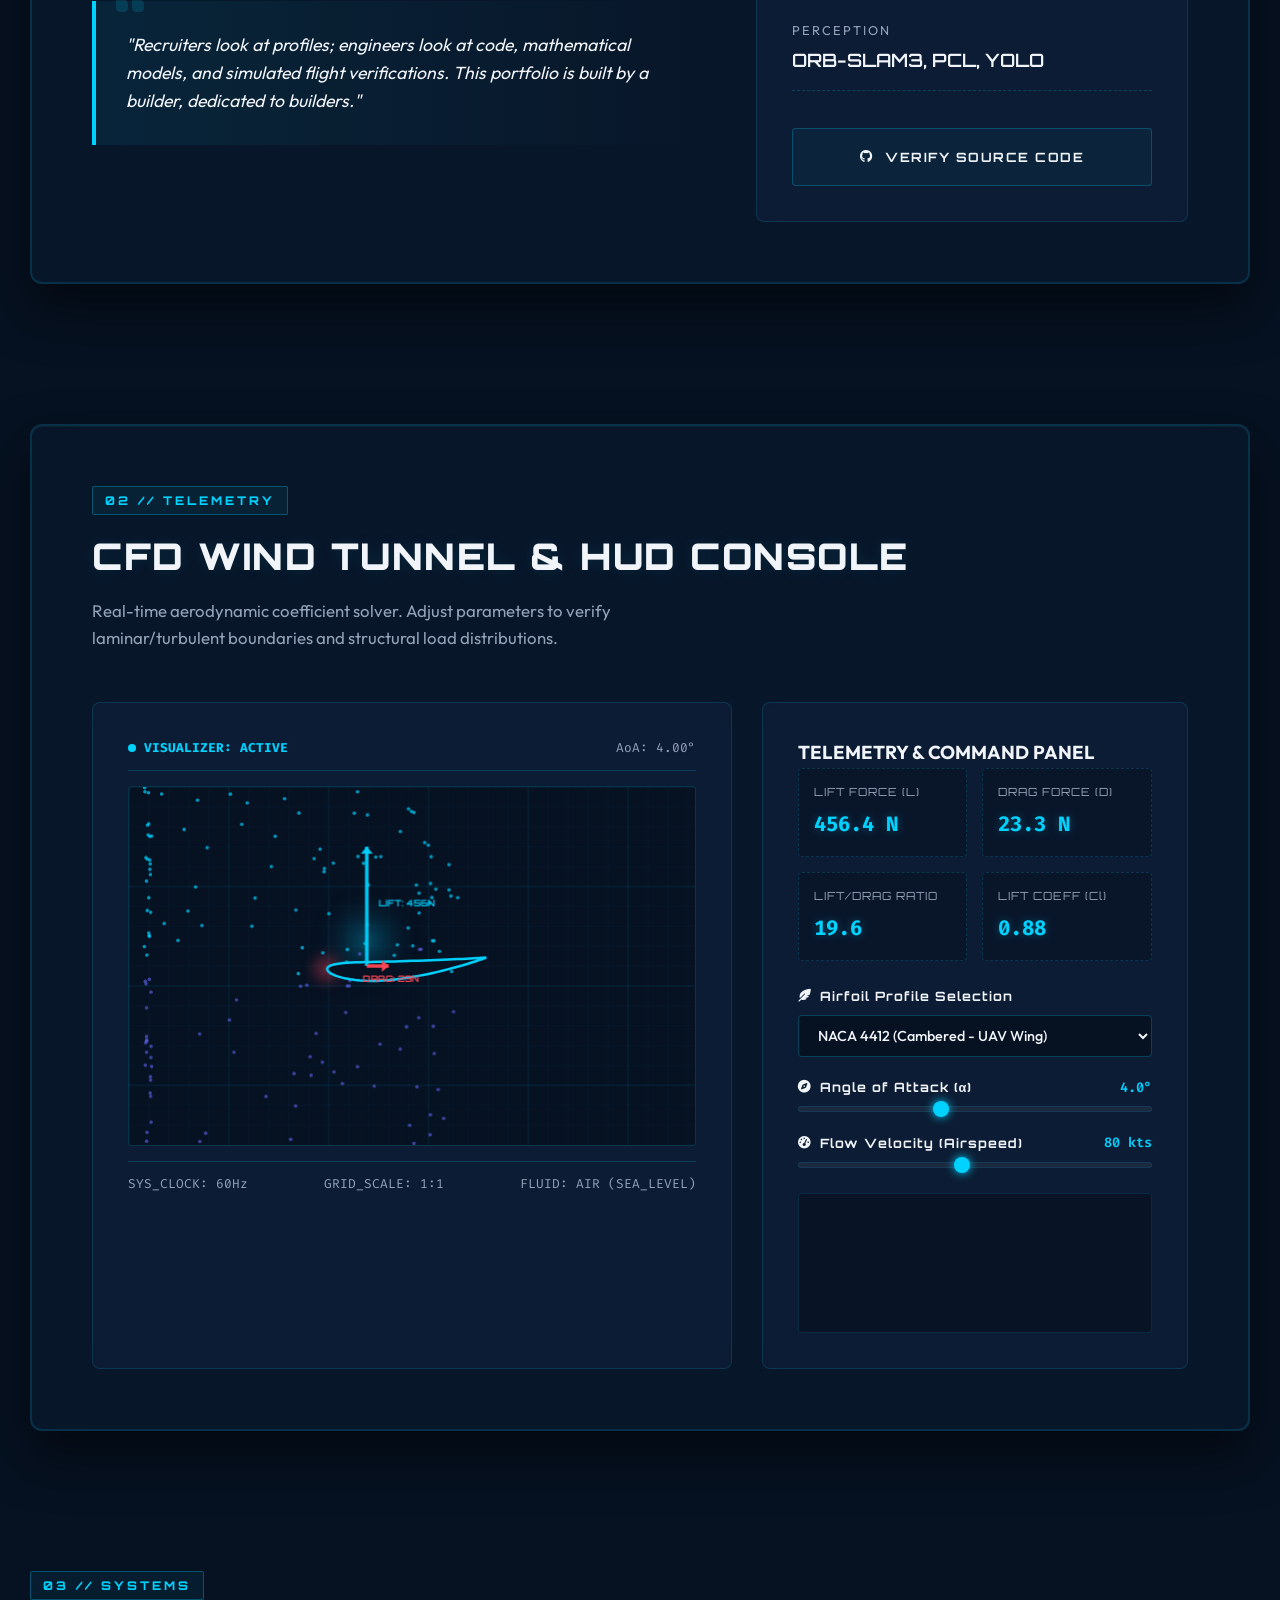
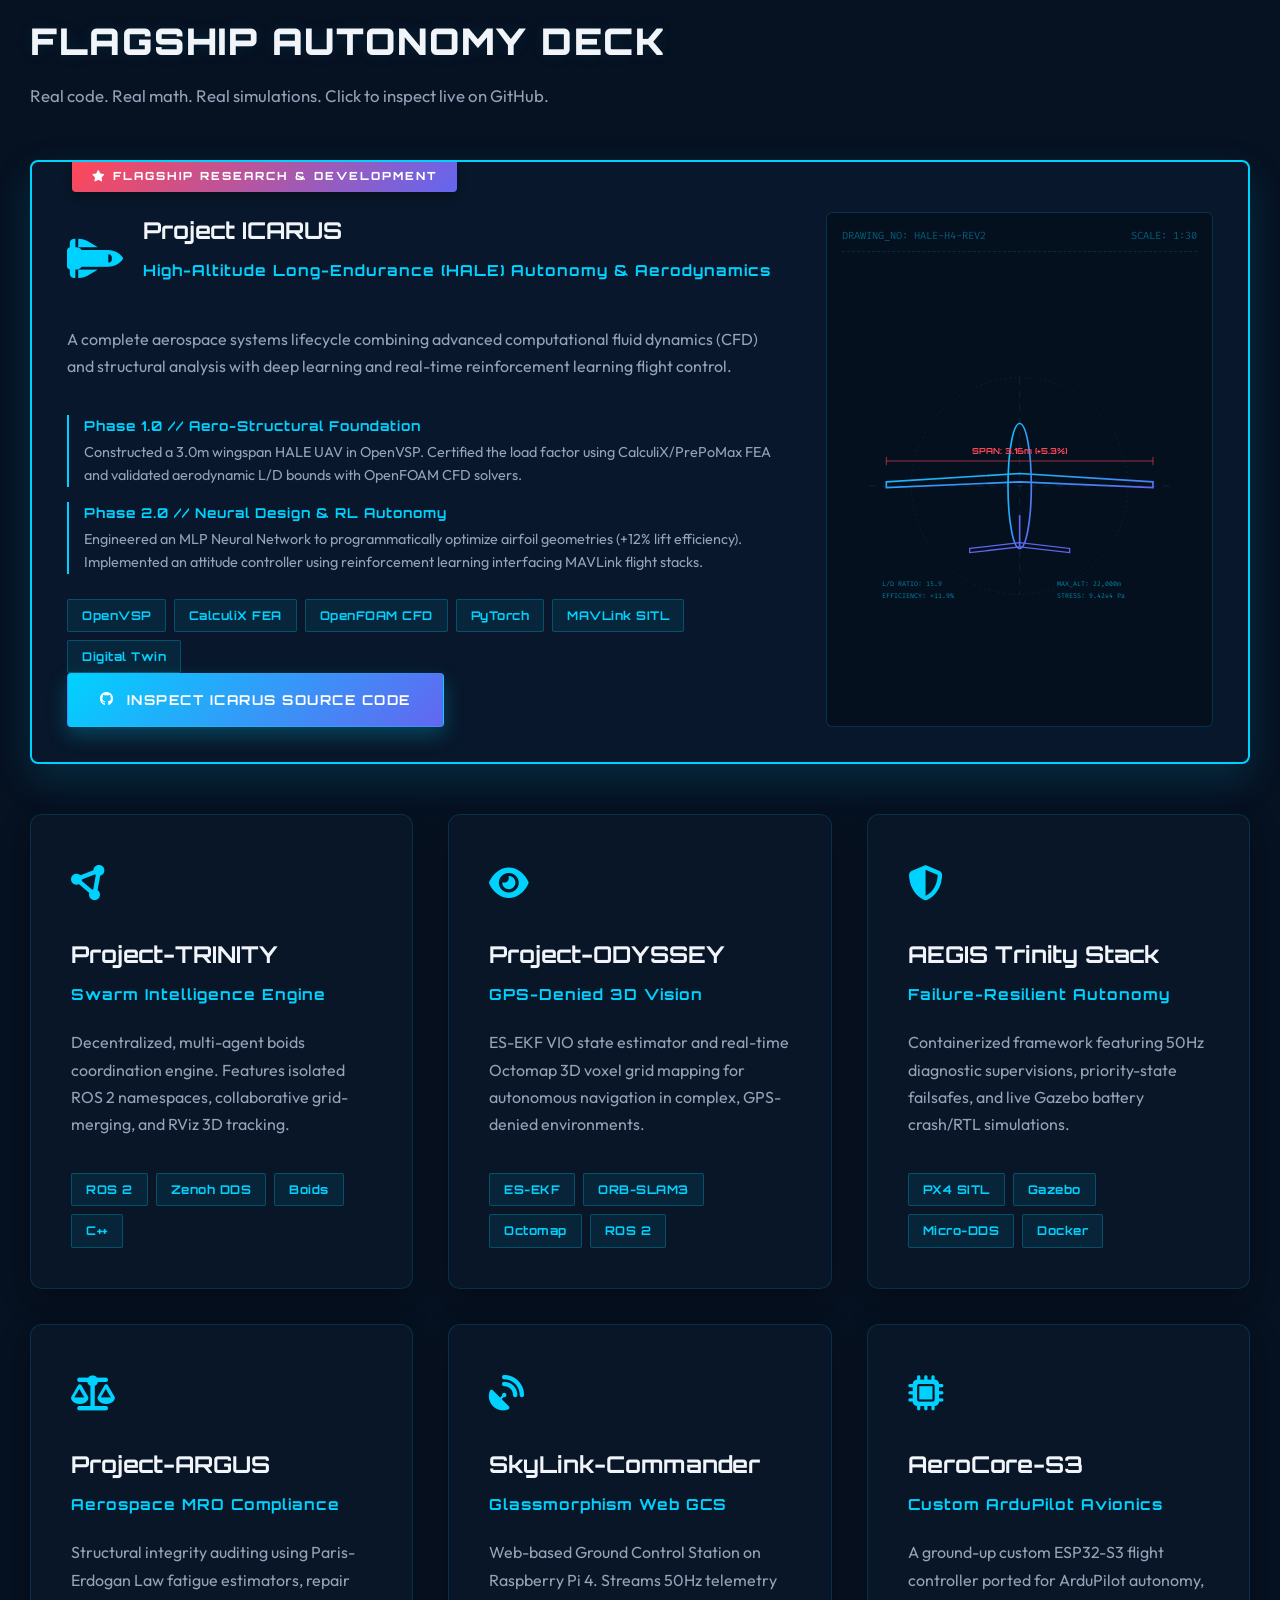
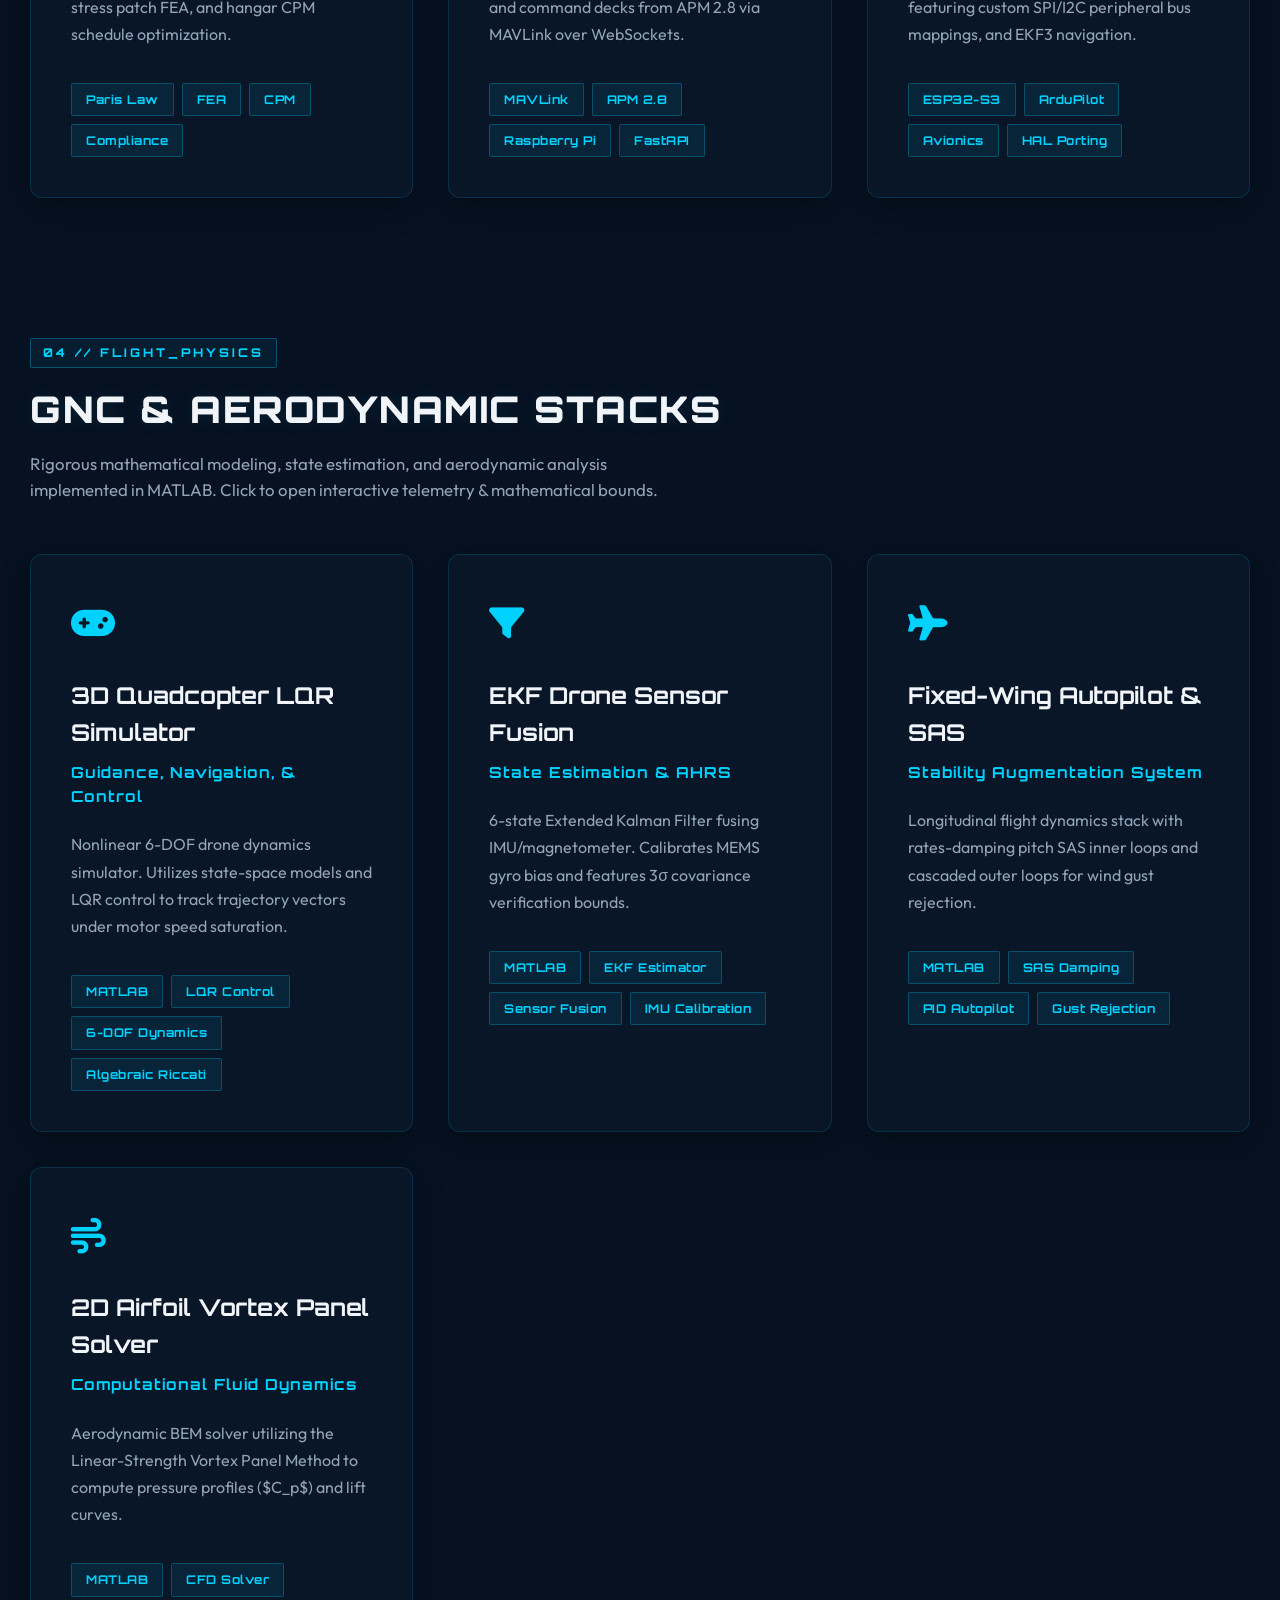
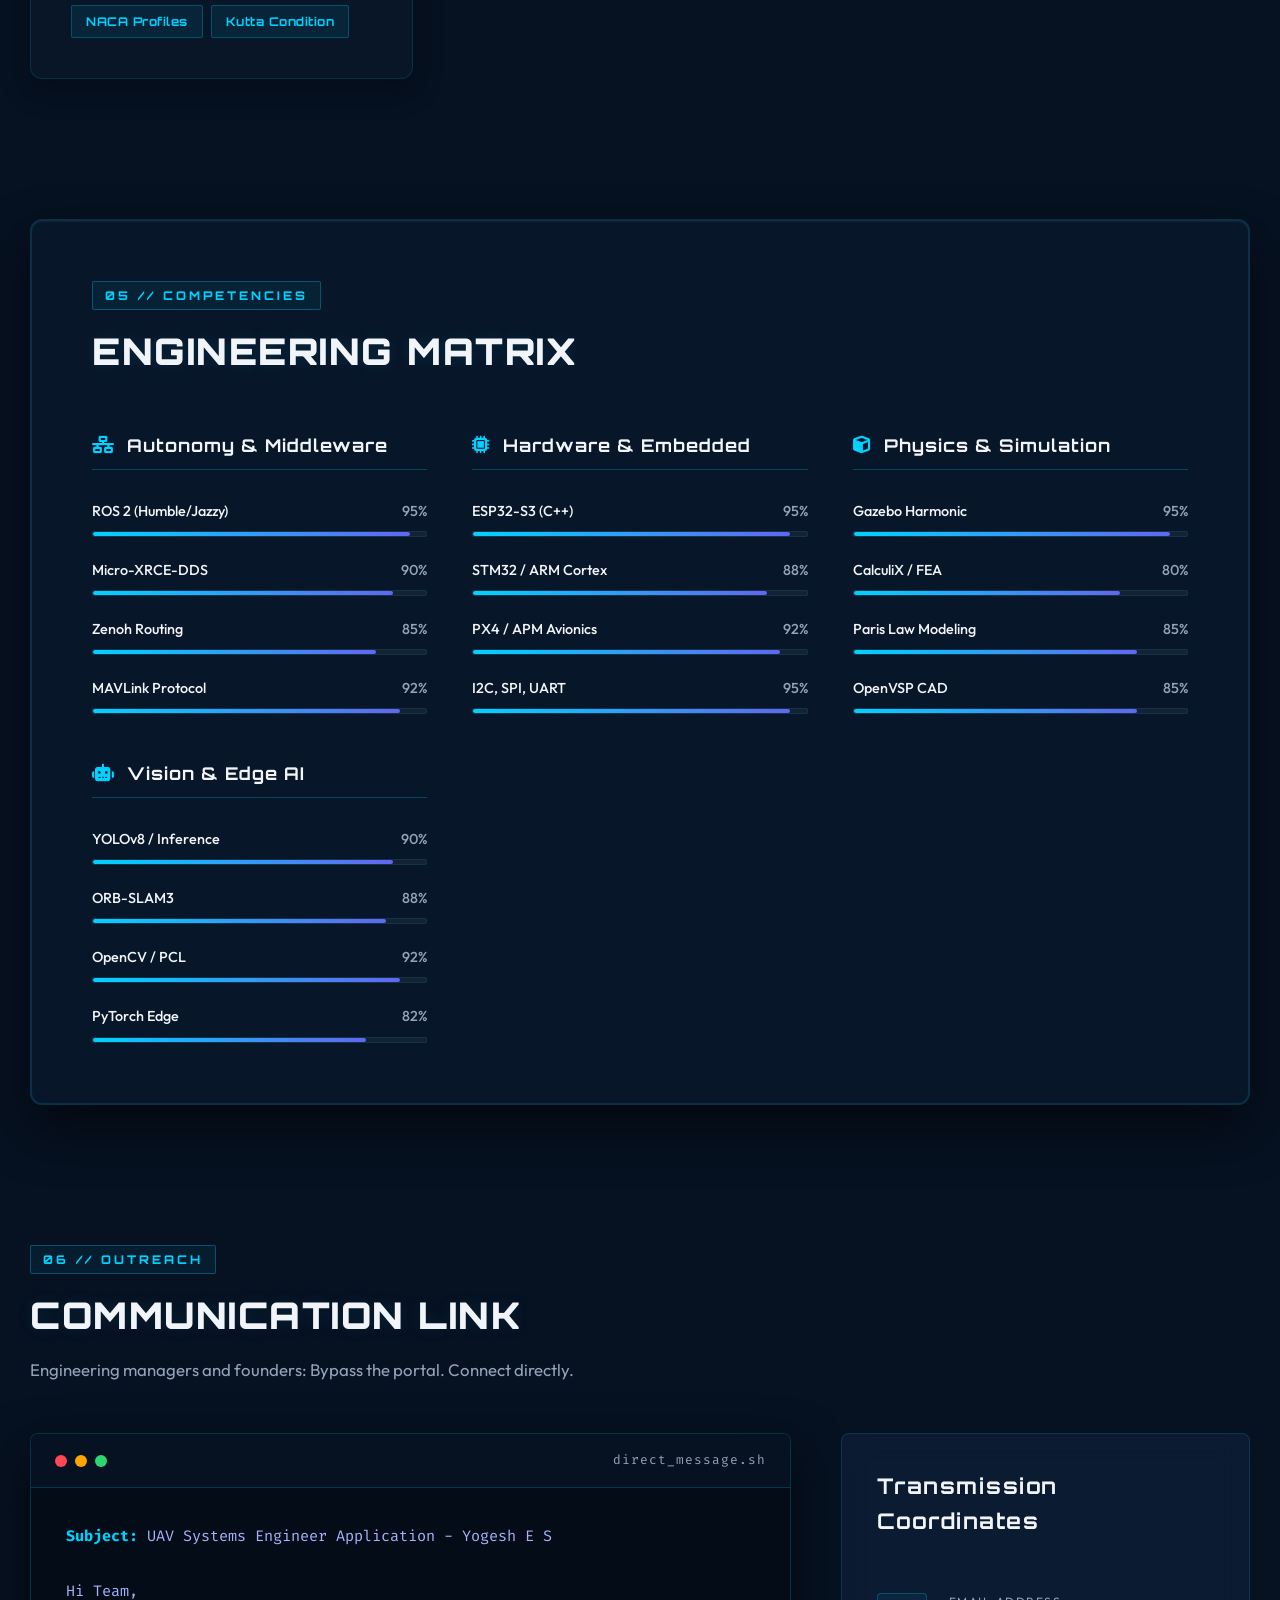
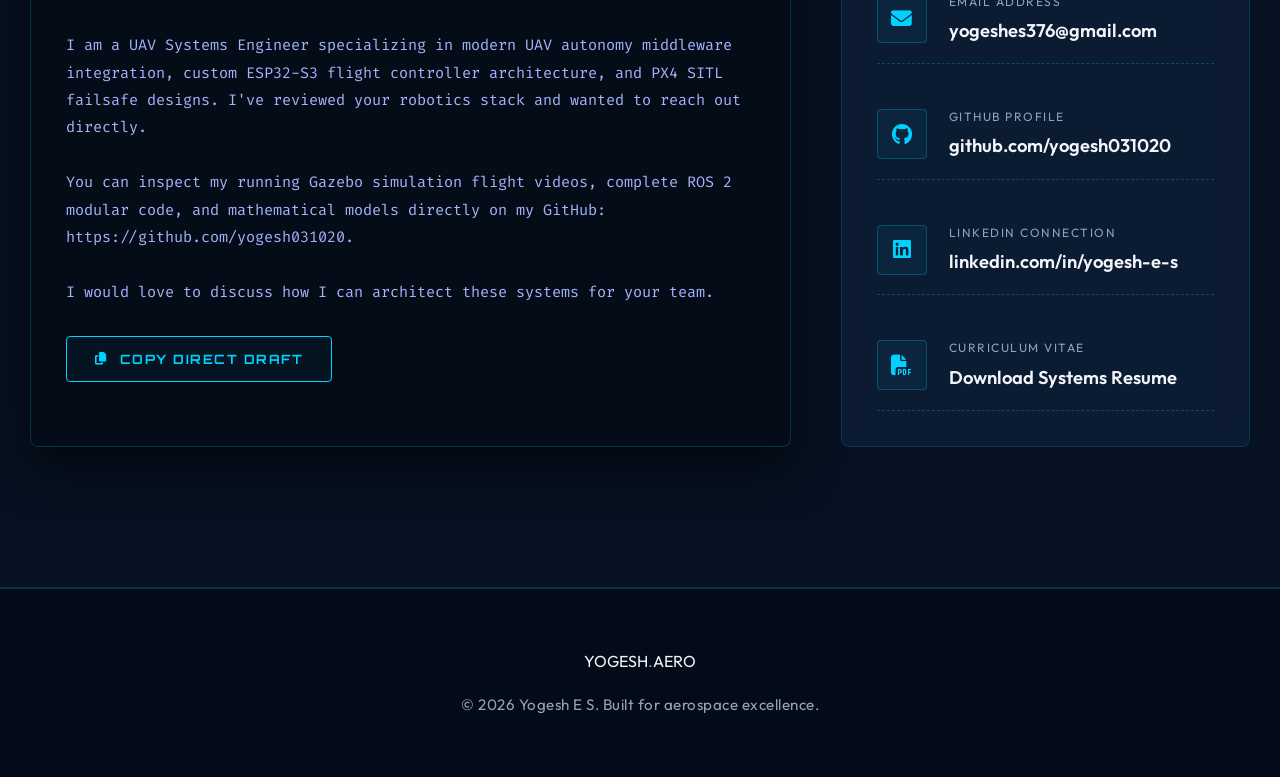
==== commit 67d625ab: "style: update professional title to UAV Systems Engineer" ====
--- a/index.html
+++ b/index.html
@@ -3,8 +3,8 @@
 <head>
     <meta charset="UTF-8">
     <meta name="viewport" content="width=device-width, initial-scale=1.0">
-    <title>Yogesh E S | Aeronautical & Autonomy Systems Engineer</title>
-    <meta name="description" content="Professional portfolio of Yogesh E S, Aeronautical & Autonomy Systems Engineer. Specializing in UAV Autonomy, custom flight controller development, ROS 2, PX4, and failsafe avionics.">
+    <title>Yogesh E S | UAV Systems Engineer</title>
+    <meta name="description" content="Professional portfolio of Yogesh E S, UAV Systems Engineer. Specializing in UAV Autonomy, custom flight controller development, ROS 2, PX4, and failsafe avionics.">
     <!-- Google Fonts -->
     <link rel="preconnect" href="https://fonts.googleapis.com">
     <link rel="preconnect" href="https://fonts.gstatic.com" crossorigin>
@@ -199,7 +199,7 @@
             </div>
             <div class="about-grid">
                 <div class="about-text">
-                    <h3>Aeronautical & Autonomy Systems Engineer</h3>
+                    <h3>UAV Systems Engineer</h3>
                     <p>
                         I operate at the precise intersection of aerospace engineering, computer vision, and real-time embedded systems. My engineering philosophy is built on absolute robustness: <strong>if code can fail in flight, it must failsafe gracefully.</strong>
                     </p>
@@ -621,8 +621,8 @@
                     </div>
                     <div class="console-body">
                         <p id="email-text">
-                            <strong>Subject:</strong> Aeronautical & Autonomy Systems Engineer Application - Yogesh E S<br><br>
-                            Hi Team,<br><br>I am an Aeronautical & Autonomy Systems Engineer specializing in modern UAV autonomy middleware integration, custom ESP32-S3 flight controller architecture, and PX4 SITL failsafe designs. I've reviewed your robotics stack and wanted to reach out directly.<br><br>You can inspect my running Gazebo simulation flight videos, complete ROS 2 modular code, and mathematical models directly on my GitHub: https://github.com/yogesh031020.<br><br>I would love to discuss how I can architect these systems for your team.
+                            <strong>Subject:</strong> UAV Systems Engineer Application - Yogesh E S<br><br>
+                            Hi Team,<br><br>I am a UAV Systems Engineer specializing in modern UAV autonomy middleware integration, custom ESP32-S3 flight controller architecture, and PX4 SITL failsafe designs. I've reviewed your robotics stack and wanted to reach out directly.<br><br>You can inspect my running Gazebo simulation flight videos, complete ROS 2 modular code, and mathematical models directly on my GitHub: https://github.com/yogesh031020.<br><br>I would love to discuss how I can architect these systems for your team.
                         </p>
                         <button class="btn copy-btn" id="copy-button">
                             <i class="fa-solid fa-copy"></i> Copy Direct Draft
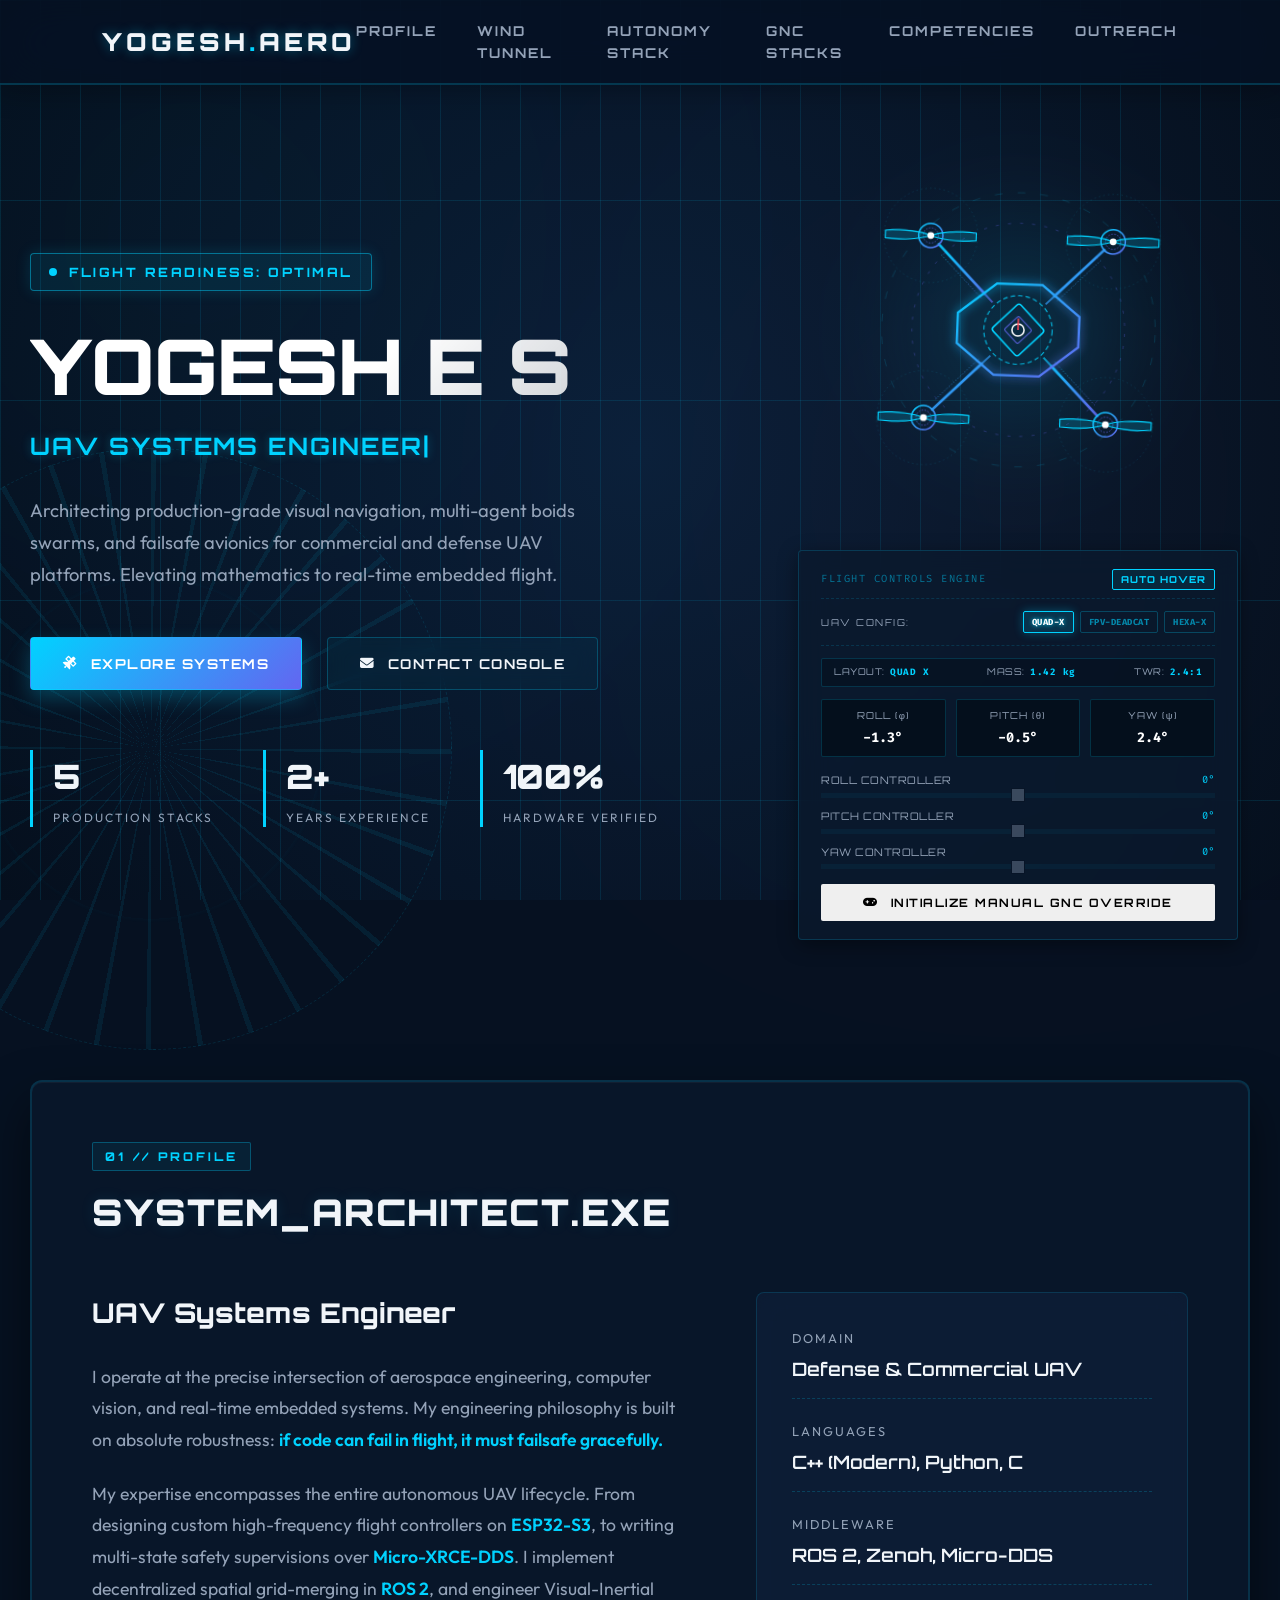
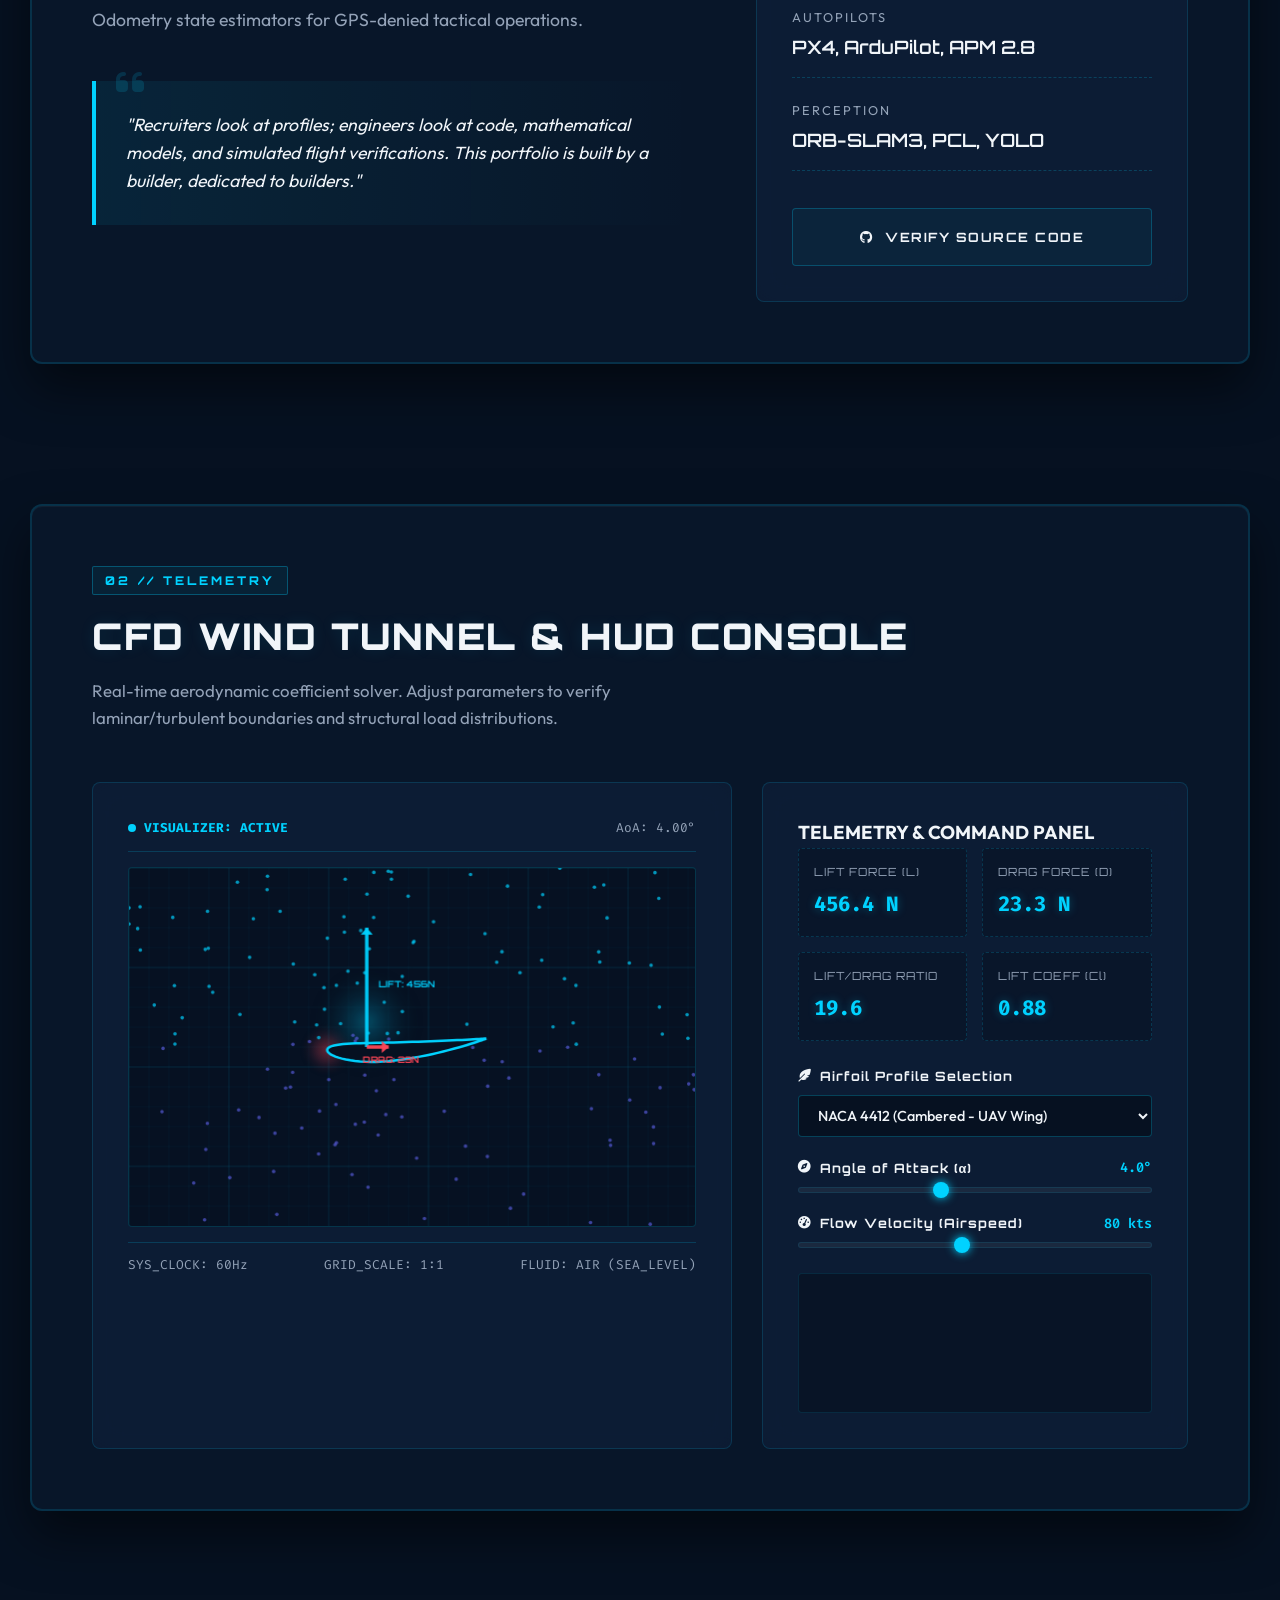
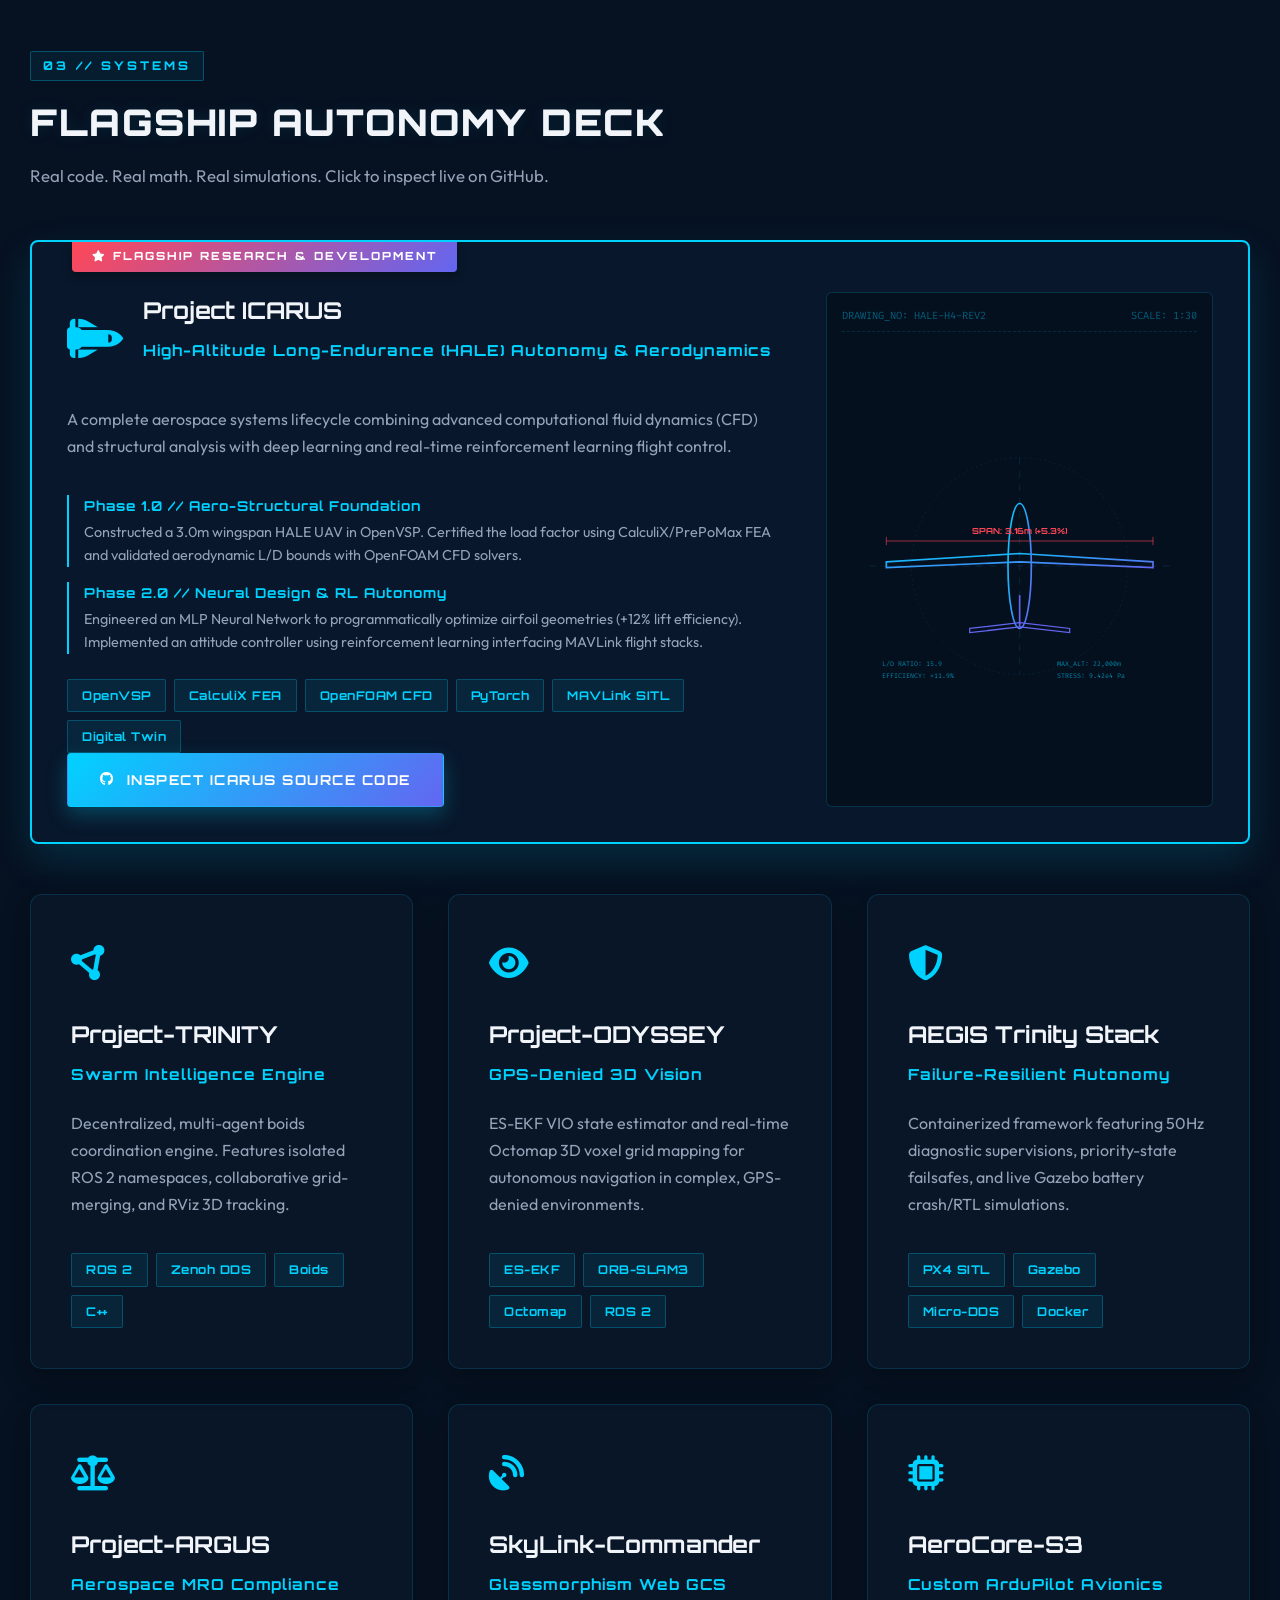
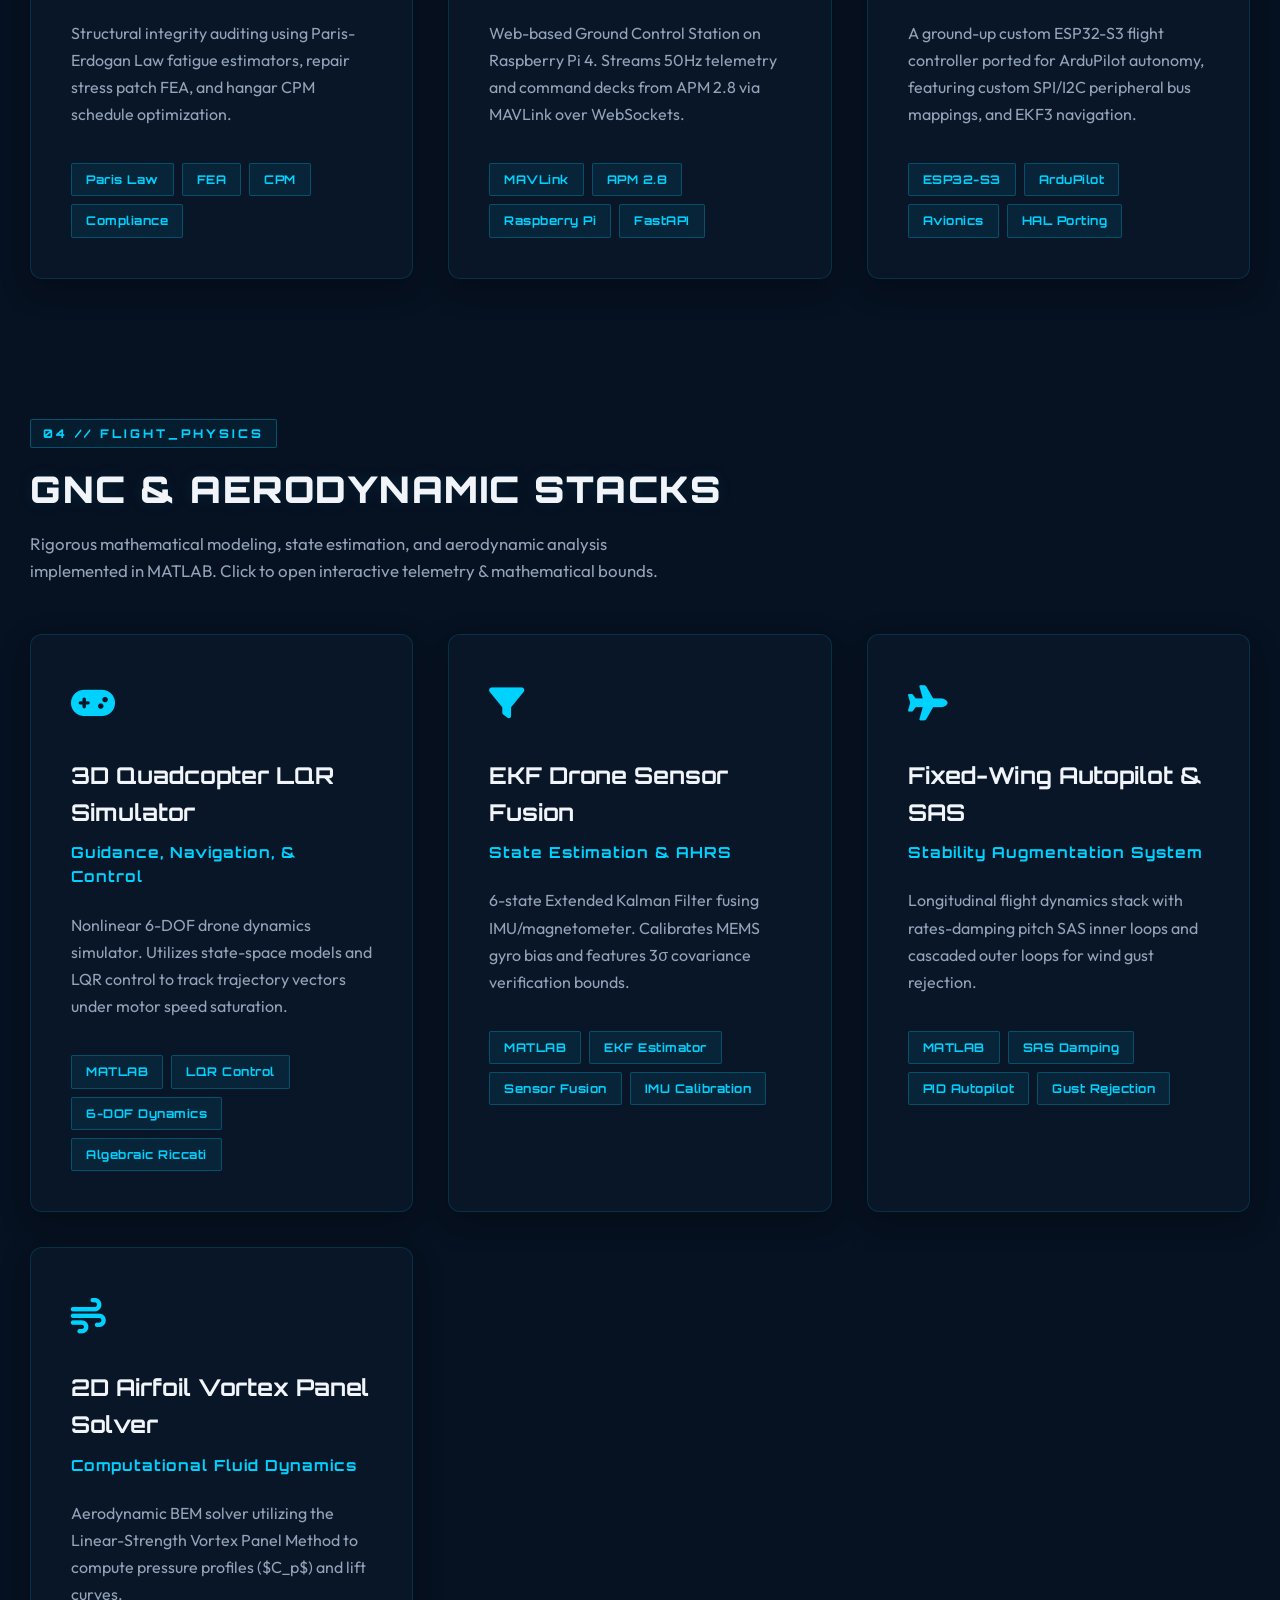
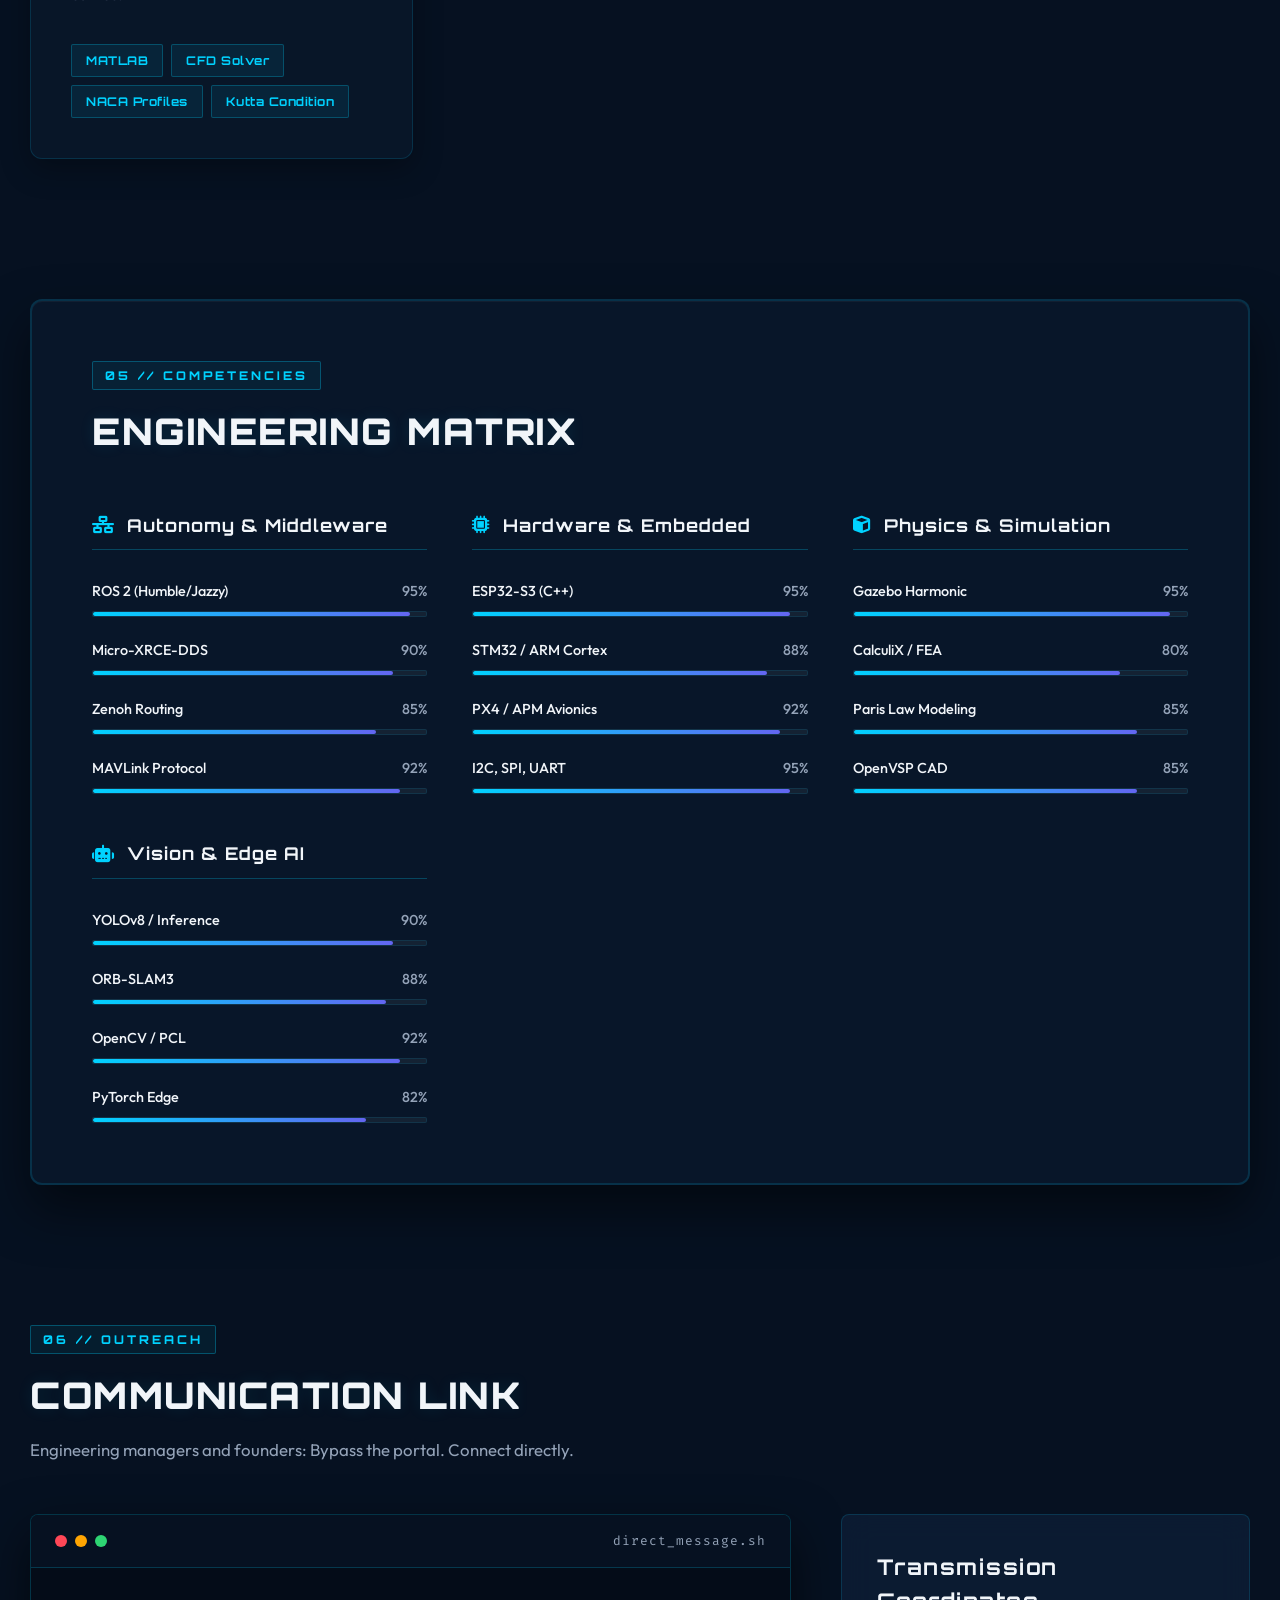
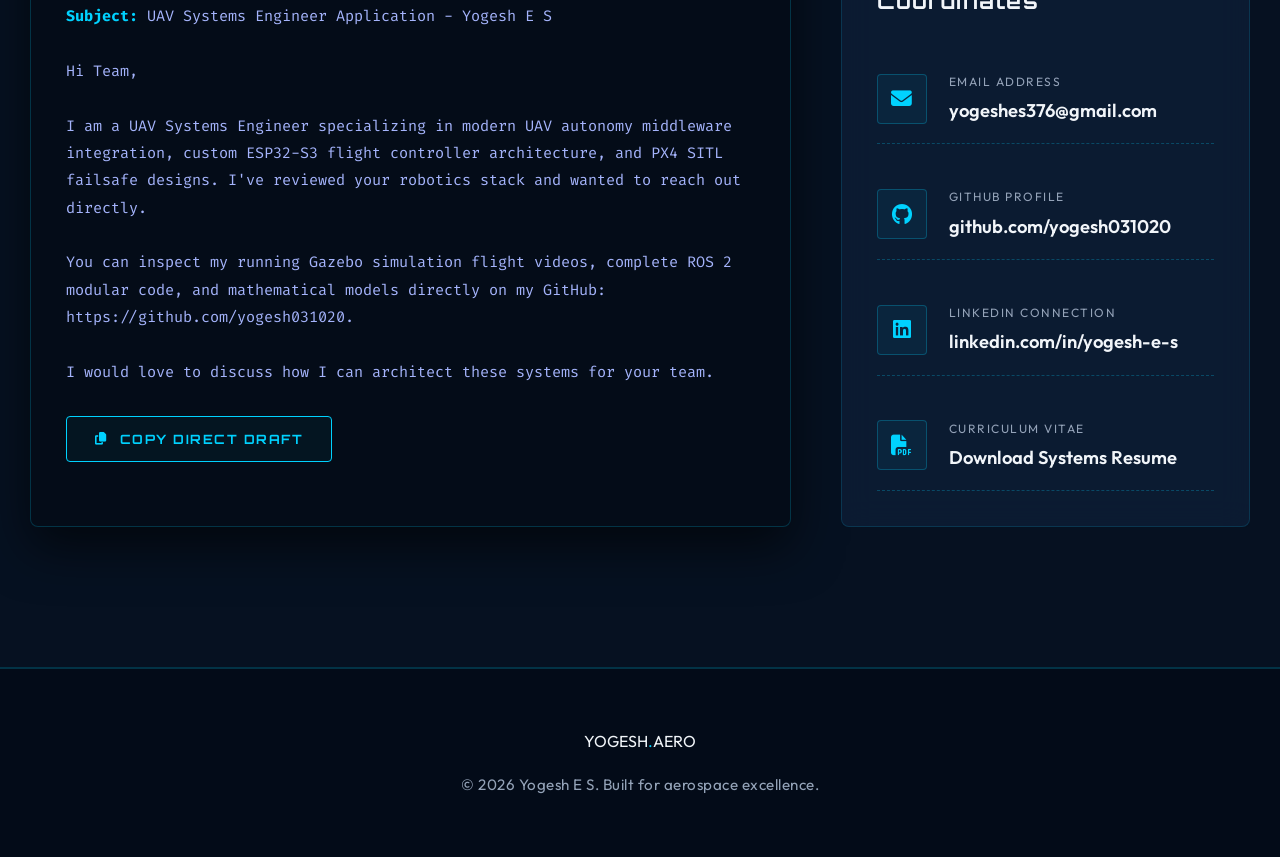
==== commit a72a07f0: "feat: integrate FPV Deadcat and Heavy Hexacopter models into the interactive flight deck simulation" ====
--- a/index.html
+++ b/index.html
@@ -70,10 +70,11 @@
                 </div>
             </div>
             
-            <!-- Animated Drone Graphic -->
             <div class="hero-visual reveal-delay">
-                <div class="drone-container">
+                <div class="drone-container auto-float" id="hero-drone-container">
                     <div class="drone-glow"></div>
+                    <!-- System scanning overlay effect -->
+                    <div class="hud-scanning-line" id="hud-scanner"></div>
                     <svg class="drone-svg" viewBox="0 0 500 500" xmlns="http://www.w3.org/2000/svg">
                         <defs>
                             <linearGradient id="droneGrad" x1="0%" y1="0%" x2="100%" y2="100%">
@@ -86,107 +87,370 @@
                             </filter>
                         </defs>
                         
-                        <!-- ================= DUAL-SPAR TRUSS ARMS ================= -->
-                        <!-- Top-Left Arm -->
-                        <line x1="205" y1="205" x2="140" y2="140" stroke="url(#droneGrad)" stroke-width="3.5" opacity="0.9"/>
-                        <line x1="215" y1="215" x2="150" y2="150" stroke="url(#droneGrad)" stroke-width="2.5" opacity="0.7"/>
-                        <line x1="200" y1="210" x2="145" y2="155" stroke="url(#droneGrad)" stroke-width="1" stroke-dasharray="2 2" opacity="0.6"/>
+                        <!-- ================= QUAD-X FRAME ================= -->
+                        <g id="frame-quadx" class="drone-frame-group active">
+                            <!-- Dual-Spar Truss Arms -->
+                            <line x1="205" y1="205" x2="140" y2="140" stroke="url(#droneGrad)" stroke-width="3.5" opacity="0.9"/>
+                            <line x1="215" y1="215" x2="150" y2="150" stroke="url(#droneGrad)" stroke-width="2.5" opacity="0.7"/>
+                            <line x1="200" y1="210" x2="145" y2="155" stroke="url(#droneGrad)" stroke-width="1" stroke-dasharray="2 2" opacity="0.6"/>
+                            
+                            <line x1="295" y1="205" x2="360" y2="140" stroke="url(#droneGrad)" stroke-width="3.5" opacity="0.9"/>
+                            <line x1="285" y1="215" x2="350" y2="150" stroke="url(#droneGrad)" stroke-width="2.5" opacity="0.7"/>
+                            <line x1="300" y1="210" x2="355" y2="155" stroke="url(#droneGrad)" stroke-width="1" stroke-dasharray="2 2" opacity="0.6"/>
+                            
+                            <line x1="205" y1="295" x2="140" y2="360" stroke="url(#droneGrad)" stroke-width="3.5" opacity="0.9"/>
+                            <line x1="215" y1="285" x2="150" y2="350" stroke="url(#droneGrad)" stroke-width="2.5" opacity="0.7"/>
+                            <line x1="200" y1="290" x2="145" y2="345" stroke="url(#droneGrad)" stroke-width="1" stroke-dasharray="2 2" opacity="0.6"/>
+                            
+                            <line x1="295" y1="295" x2="360" y2="360" stroke="url(#droneGrad)" stroke-width="3.5" opacity="0.9"/>
+                            <line x1="285" y1="285" x2="350" y2="350" stroke="url(#droneGrad)" stroke-width="2.5" opacity="0.7"/>
+                            <line x1="300" y1="290" x2="355" y2="345" stroke="url(#droneGrad)" stroke-width="1" stroke-dasharray="2 2" opacity="0.6"/>
+                            
+                            <!-- CAD Central Body Plates -->
+                            <path d="M220,190 L280,190 L330,230 L330,270 L280,310 L220,310 L170,270 L170,230 Z" fill="none" stroke="url(#droneGrad)" stroke-width="3" filter="url(#neonGlow)"/>
+                            <circle cx="250" cy="250" r="45" fill="none" stroke="#00d2ff" stroke-width="1.5" stroke-dasharray="6 4" opacity="0.8"/>
+                            <rect x="225" y="225" width="50" height="50" rx="4" fill="none" stroke="#00d2ff" stroke-width="2" transform="rotate(45 250 250)"/>
+                            <rect x="237" y="237" width="26" height="26" rx="2" fill="none" stroke="#6366f1" stroke-width="1.5" transform="rotate(45 250 250)" opacity="0.8"/>
+                            <circle cx="250" cy="250" r="8" fill="none" stroke="#fff" stroke-width="2"/>
+                            <line x1="250" y1="250" x2="250" y2="235" stroke="#ff4757" stroke-width="2"/>
+                            
+                            <!-- Motor Units -->
+                            <circle cx="130" cy="130" r="16" fill="none" stroke="url(#droneGrad)" stroke-width="2"/>
+                            <circle cx="130" cy="130" r="10" fill="none" stroke="#6366f1" stroke-width="1" stroke-dasharray="2 2" opacity="0.8"/>
+                            <circle cx="130" cy="130" r="3" fill="#fff"/>
+                            
+                            <circle cx="370" cy="130" r="16" fill="none" stroke="url(#droneGrad)" stroke-width="2"/>
+                            <circle cx="370" cy="130" r="10" fill="none" stroke="#6366f1" stroke-width="1" stroke-dasharray="2 2" opacity="0.8"/>
+                            <circle cx="370" cy="130" r="3" fill="#fff"/>
+                            
+                            <circle cx="130" cy="370" r="16" fill="none" stroke="url(#droneGrad)" stroke-width="2"/>
+                            <circle cx="130" cy="370" r="10" fill="none" stroke="#6366f1" stroke-width="1" stroke-dasharray="2 2" opacity="0.8"/>
+                            <circle cx="130" cy="370" r="3" fill="#fff"/>
+                            
+                            <circle cx="370" cy="370" r="16" fill="none" stroke="url(#droneGrad)" stroke-width="2"/>
+                            <circle cx="370" cy="370" r="10" fill="none" stroke="#6366f1" stroke-width="1" stroke-dasharray="2 2" opacity="0.8"/>
+                            <circle cx="370" cy="370" r="3" fill="#fff"/>
+                            
+                            <!-- Propellers -->
+                            <g transform="translate(130, 130)">
+                                <g class="propeller-spin">
+                                    <path d="M-60,-5 C-35,-8 -10,-4 0,0 C-10,4 -35,8 -60,5 Z" fill="rgba(0, 210, 255, 0.18)" stroke="#00d2ff" stroke-width="1.5"/>
+                                    <path d="M60,5 C35,8 10,4 0,0 C10,-4 35,-8 60,-5 Z" fill="rgba(0, 210, 255, 0.18)" stroke="#00d2ff" stroke-width="1.5"/>
+                                    <circle cx="0" cy="0" r="4.5" fill="#fff"/>
+                                    <circle cx="0" cy="0" r="62" fill="none" stroke="rgba(0, 210, 255, 0.15)" stroke-width="1" stroke-dasharray="2 4"/>
+                                </g>
+                            </g>
+                            <g transform="translate(370, 130)">
+                                <g class="propeller-spin">
+                                    <path d="M-60,-5 C-35,-8 -10,-4 0,0 C-10,4 -35,8 -60,5 Z" fill="rgba(0, 210, 255, 0.18)" stroke="#00d2ff" stroke-width="1.5"/>
+                                    <path d="M60,5 C35,8 10,4 0,0 C10,-4 35,-8 60,-5 Z" fill="rgba(0, 210, 255, 0.18)" stroke="#00d2ff" stroke-width="1.5"/>
+                                    <circle cx="0" cy="0" r="4.5" fill="#fff"/>
+                                    <circle cx="0" cy="0" r="62" fill="none" stroke="rgba(0, 210, 255, 0.15)" stroke-width="1" stroke-dasharray="2 4"/>
+                                </g>
+                            </g>
+                            <g transform="translate(130, 370)">
+                                <g class="propeller-spin">
+                                    <path d="M-60,-5 C-35,-8 -10,-4 0,0 C-10,4 -35,8 -60,5 Z" fill="rgba(0, 210, 255, 0.18)" stroke="#00d2ff" stroke-width="1.5"/>
+                                    <path d="M60,5 C35,8 10,4 0,0 C10,-4 35,-8 60,-5 Z" fill="rgba(0, 210, 255, 0.18)" stroke="#00d2ff" stroke-width="1.5"/>
+                                    <circle cx="0" cy="0" r="4.5" fill="#fff"/>
+                                    <circle cx="0" cy="0" r="62" fill="none" stroke="rgba(0, 210, 255, 0.15)" stroke-width="1" stroke-dasharray="2 4"/>
+                                </g>
+                            </g>
+                            <g transform="translate(370, 370)">
+                                <g class="propeller-spin">
+                                    <path d="M-60,-5 C-35,-8 -10,-4 0,0 C-10,4 -35,8 -60,5 Z" fill="rgba(0, 210, 255, 0.18)" stroke="#00d2ff" stroke-width="1.5"/>
+                                    <path d="M60,5 C35,8 10,4 0,0 C10,-4 35,-8 60,-5 Z" fill="rgba(0, 210, 255, 0.18)" stroke="#00d2ff" stroke-width="1.5"/>
+                                    <circle cx="0" cy="0" r="4.5" fill="#fff"/>
+                                    <circle cx="0" cy="0" r="62" fill="none" stroke="rgba(0, 210, 255, 0.15)" stroke-width="1" stroke-dasharray="2 4"/>
+                                </g>
+                            </g>
+                        </g>
+
+                        <!-- ================= FPV DEADCAT FRAME ================= -->
+                        <g id="frame-fpv" class="drone-frame-group">
+                            <!-- Swept-back Front Arms -->
+                            <line x1="215" y1="210" x2="100" y2="160" stroke="url(#droneGrad)" stroke-width="3.5" opacity="0.9"/>
+                            <line x1="225" y1="220" x2="110" y2="170" stroke="url(#droneGrad)" stroke-width="2.5" opacity="0.7"/>
+                            <line x1="205" y1="205" x2="95" y2="155" stroke="url(#droneGrad)" stroke-width="1" stroke-dasharray="2 2" opacity="0.6"/>
+                            
+                            <line x1="285" y1="210" x2="400" y2="160" stroke="url(#droneGrad)" stroke-width="3.5" opacity="0.9"/>
+                            <line x1="275" y1="220" x2="390" y2="170" stroke="url(#droneGrad)" stroke-width="2.5" opacity="0.7"/>
+                            <line x1="295" y1="205" x2="405" y2="155" stroke="url(#droneGrad)" stroke-width="1" stroke-dasharray="2 2" opacity="0.6"/>
+                            
+                            <!-- Closer Rear Arms -->
+                            <line x1="225" y1="270" x2="160" y2="360" stroke="url(#droneGrad)" stroke-width="3.5" opacity="0.9"/>
+                            <line x1="235" y1="260" x2="170" y2="350" stroke="url(#droneGrad)" stroke-width="2.5" opacity="0.7"/>
+                            <line x1="215" y1="275" x2="150" y2="365" stroke="url(#droneGrad)" stroke-width="1" stroke-dasharray="2 2" opacity="0.6"/>
+                            
+                            <line x1="275" y1="270" x2="340" y2="360" stroke="url(#droneGrad)" stroke-width="3.5" opacity="0.9"/>
+                            <line x1="265" y1="260" x2="330" y2="350" stroke="url(#droneGrad)" stroke-width="2.5" opacity="0.7"/>
+                            <line x1="285" y1="275" x2="350" y2="365" stroke="url(#droneGrad)" stroke-width="1" stroke-dasharray="2 2" opacity="0.6"/>
+                            
+                            <!-- Elongated FPV frame plates -->
+                            <path d="M230,135 L270,135 L285,175 L280,315 L220,315 L215,175 Z" fill="none" stroke="url(#droneGrad)" stroke-width="3" filter="url(#neonGlow)"/>
+                            <rect x="232" y="210" width="36" height="10" rx="1" fill="none" stroke="#6366f1" stroke-width="1.5" opacity="0.7"/>
+                            <rect x="232" y="240" width="36" height="10" rx="1" fill="none" stroke="#6366f1" stroke-width="1.5" opacity="0.7"/>
+                            <circle cx="250" cy="290" r="7" fill="none" stroke="#00d2ff" stroke-width="1.5"/>
+                            <circle cx="250" cy="290" r="3" fill="#00d2ff"/>
+                            
+                            <!-- Aggressive FPV Camera Gimbal Nose -->
+                            <rect x="238" y="100" width="24" height="30" rx="2" fill="none" stroke="#00d2ff" stroke-width="2"/>
+                            <circle cx="250" cy="115" r="5" fill="none" stroke="#ff4757" stroke-width="1.5"/>
+                            <circle cx="250" cy="115" r="2" fill="#ff4757"/>
+                            <!-- Antenna at the tail -->
+                            <line x1="250" y1="315" x2="250" y2="340" stroke="#6366f1" stroke-width="2"/>
+                            <circle cx="250" cy="340" r="4" fill="none" stroke="#6366f1" stroke-width="1.5"/>
+                            
+                            <!-- Motors -->
+                            <circle cx="100" cy="160" r="15" fill="none" stroke="url(#droneGrad)" stroke-width="2"/>
+                            <circle cx="100" cy="160" r="9" fill="none" stroke="#6366f1" stroke-width="1" stroke-dasharray="2 2"/>
+                            <circle cx="100" cy="160" r="3" fill="#fff"/>
+                            
+                            <circle cx="400" cy="160" r="15" fill="none" stroke="url(#droneGrad)" stroke-width="2"/>
+                            <circle cx="400" cy="160" r="9" fill="none" stroke="#6366f1" stroke-width="1" stroke-dasharray="2 2"/>
+                            <circle cx="400" cy="160" r="3" fill="#fff"/>
+                            
+                            <circle cx="160" cy="360" r="15" fill="none" stroke="url(#droneGrad)" stroke-width="2"/>
+                            <circle cx="160" cy="360" r="9" fill="none" stroke="#6366f1" stroke-width="1" stroke-dasharray="2 2"/>
+                            <circle cx="160" cy="360" r="3" fill="#fff"/>
+                            
+                            <circle cx="340" cy="360" r="15" fill="none" stroke="url(#droneGrad)" stroke-width="2"/>
+                            <circle cx="340" cy="360" r="9" fill="none" stroke="#6366f1" stroke-width="1" stroke-dasharray="2 2"/>
+                            <circle cx="340" cy="360" r="3" fill="#fff"/>
+                            
+                            <!-- Aggressive Tri-Blade Propellers -->
+                            <g transform="translate(100, 160)">
+                                <g class="propeller-spin-fast">
+                                    <path d="M0,0 C-4,-25 -8,-45 -10,-55 C-5,-55 5,-55 10,-55 C8,-45 4,-25 0,0 Z" fill="rgba(0, 210, 255, 0.2)" stroke="#00d2ff" stroke-width="1.2"/>
+                                    <path d="M0,0 C17,-18 31,-33 47,-27 C50,-23 45,-14 41,-10 C28,-9 14,-5 0,0 Z" fill="rgba(0, 210, 255, 0.2)" stroke="#00d2ff" stroke-width="1.2" transform="rotate(120)"/>
+                                    <path d="M0,0 C17,-18 31,-33 47,-27 C50,-23 45,-14 41,-10 C28,-9 14,-5 0,0 Z" fill="rgba(0, 210, 255, 0.2)" stroke="#00d2ff" stroke-width="1.2" transform="rotate(240)"/>
+                                    <circle cx="0" cy="0" r="4.5" fill="#fff"/>
+                                    <circle cx="0" cy="0" r="58" fill="none" stroke="rgba(0, 210, 255, 0.12)" stroke-width="1" stroke-dasharray="2 3"/>
+                                </g>
+                            </g>
+                            <g transform="translate(400, 160)">
+                                <g class="propeller-spin-fast">
+                                    <path d="M0,0 C-4,-25 -8,-45 -10,-55 C-5,-55 5,-55 10,-55 C8,-45 4,-25 0,0 Z" fill="rgba(0, 210, 255, 0.2)" stroke="#00d2ff" stroke-width="1.2"/>
+                                    <path d="M0,0 C17,-18 31,-33 47,-27 C50,-23 45,-14 41,-10 C28,-9 14,-5 0,0 Z" fill="rgba(0, 210, 255, 0.2)" stroke="#00d2ff" stroke-width="1.2" transform="rotate(120)"/>
+                                    <path d="M0,0 C17,-18 31,-33 47,-27 C50,-23 45,-14 41,-10 C28,-9 14,-5 0,0 Z" fill="rgba(0, 210, 255, 0.2)" stroke="#00d2ff" stroke-width="1.2" transform="rotate(240)"/>
+                                    <circle cx="0" cy="0" r="4.5" fill="#fff"/>
+                                    <circle cx="0" cy="0" r="58" fill="none" stroke="rgba(0, 210, 255, 0.12)" stroke-width="1" stroke-dasharray="2 3"/>
+                                </g>
+                            </g>
+                            <g transform="translate(160, 360)">
+                                <g class="propeller-spin-fast">
+                                    <path d="M0,0 C-4,-25 -8,-45 -10,-55 C-5,-55 5,-55 10,-55 C8,-45 4,-25 0,0 Z" fill="rgba(0, 210, 255, 0.2)" stroke="#00d2ff" stroke-width="1.2"/>
+                                    <path d="M0,0 C17,-18 31,-33 47,-27 C50,-23 45,-14 41,-10 C28,-9 14,-5 0,0 Z" fill="rgba(0, 210, 255, 0.2)" stroke="#00d2ff" stroke-width="1.2" transform="rotate(120)"/>
+                                    <path d="M0,0 C17,-18 31,-33 47,-27 C50,-23 45,-14 41,-10 C28,-9 14,-5 0,0 Z" fill="rgba(0, 210, 255, 0.2)" stroke="#00d2ff" stroke-width="1.2" transform="rotate(240)"/>
+                                    <circle cx="0" cy="0" r="4.5" fill="#fff"/>
+                                    <circle cx="0" cy="0" r="58" fill="none" stroke="rgba(0, 210, 255, 0.12)" stroke-width="1" stroke-dasharray="2 3"/>
+                                </g>
+                            </g>
+                            <g transform="translate(340, 360)">
+                                <g class="propeller-spin-fast">
+                                    <path d="M0,0 C-4,-25 -8,-45 -10,-55 C-5,-55 5,-55 10,-55 C8,-45 4,-25 0,0 Z" fill="rgba(0, 210, 255, 0.2)" stroke="#00d2ff" stroke-width="1.2"/>
+                                    <path d="M0,0 C17,-18 31,-33 47,-27 C50,-23 45,-14 41,-10 C28,-9 14,-5 0,0 Z" fill="rgba(0, 210, 255, 0.2)" stroke="#00d2ff" stroke-width="1.2" transform="rotate(120)"/>
+                                    <path d="M0,0 C17,-18 31,-33 47,-27 C50,-23 45,-14 41,-10 C28,-9 14,-5 0,0 Z" fill="rgba(0, 210, 255, 0.2)" stroke="#00d2ff" stroke-width="1.2" transform="rotate(240)"/>
+                                    <circle cx="0" cy="0" r="4.5" fill="#fff"/>
+                                    <circle cx="0" cy="0" r="58" fill="none" stroke="rgba(0, 210, 255, 0.12)" stroke-width="1" stroke-dasharray="2 3"/>
+                                </g>
+                            </g>
+                        </g>
+
+                        <!-- ================= HEXA-X FRAME ================= -->
+                        <g id="frame-hexa" class="drone-frame-group">
+                            <!-- Arm at 0° (Right) -->
+                            <g transform="rotate(0, 250, 250)">
+                                <line x1="250" y1="246" x2="385" y2="246" stroke="url(#droneGrad)" stroke-width="2.5" opacity="0.9"/>
+                                <line x1="250" y1="254" x2="385" y2="254" stroke="url(#droneGrad)" stroke-width="2.5" opacity="0.9"/>
+                                <line x1="280" y1="250" x2="370" y2="250" stroke="#00d2ff" stroke-width="1" stroke-dasharray="2 2" opacity="0.6"/>
+                                <circle cx="385" cy="250" r="14" fill="none" stroke="url(#droneGrad)" stroke-width="2"/>
+                                <circle cx="385" cy="250" r="9" fill="none" stroke="#6366f1" stroke-width="1" stroke-dasharray="2 2" opacity="0.8"/>
+                                <circle cx="385" cy="250" r="3" fill="#fff"/>
+                                <g transform="translate(385, 250)">
+                                    <g class="propeller-spin-slow">
+                                        <path d="M-55,-4 C-30,-7 -10,-3 0,0 C-10,3 -30,7 -55,4 Z" fill="rgba(0, 210, 255, 0.18)" stroke="#00d2ff" stroke-width="1.5"/>
+                                        <path d="M55,4 C30,7 10,3 0,0 C10,-3 30,-7 55,-4 Z" fill="rgba(0, 210, 255, 0.18)" stroke="#00d2ff" stroke-width="1.5"/>
+                                        <circle cx="0" cy="0" r="4.5" fill="#fff"/>
+                                        <circle cx="0" cy="0" r="57" fill="none" stroke="rgba(0, 210, 255, 0.15)" stroke-width="1" stroke-dasharray="2 4"/>
+                                    </g>
+                                </g>
+                            </g>
+                            <!-- Arm at 60° (Bottom-Right) -->
+                            <g transform="rotate(60, 250, 250)">
+                                <line x1="250" y1="246" x2="385" y2="246" stroke="url(#droneGrad)" stroke-width="2.5" opacity="0.9"/>
+                                <line x1="250" y1="254" x2="385" y2="254" stroke="url(#droneGrad)" stroke-width="2.5" opacity="0.9"/>
+                                <line x1="280" y1="250" x2="370" y2="250" stroke="#00d2ff" stroke-width="1" stroke-dasharray="2 2" opacity="0.6"/>
+                                <circle cx="385" cy="250" r="14" fill="none" stroke="url(#droneGrad)" stroke-width="2"/>
+                                <circle cx="385" cy="250" r="9" fill="none" stroke="#6366f1" stroke-width="1" stroke-dasharray="2 2" opacity="0.8"/>
+                                <circle cx="385" cy="250" r="3" fill="#fff"/>
+                                <g transform="translate(385, 250)">
+                                    <g class="propeller-spin-slow">
+                                        <path d="M-55,-4 C-30,-7 -10,-3 0,0 C-10,3 -30,7 -55,4 Z" fill="rgba(0, 210, 255, 0.18)" stroke="#00d2ff" stroke-width="1.5"/>
+                                        <path d="M55,4 C30,7 10,3 0,0 C10,-3 30,-7 55,-4 Z" fill="rgba(0, 210, 255, 0.18)" stroke="#00d2ff" stroke-width="1.5"/>
+                                        <circle cx="0" cy="0" r="4.5" fill="#fff"/>
+                                        <circle cx="0" cy="0" r="57" fill="none" stroke="rgba(0, 210, 255, 0.15)" stroke-width="1" stroke-dasharray="2 4"/>
+                                    </g>
+                                </g>
+                            </g>
+                            <!-- Arm at 120° (Bottom-Left) -->
+                            <g transform="rotate(120, 250, 250)">
+                                <line x1="250" y1="246" x2="385" y2="246" stroke="url(#droneGrad)" stroke-width="2.5" opacity="0.9"/>
+                                <line x1="250" y1="254" x2="385" y2="254" stroke="url(#droneGrad)" stroke-width="2.5" opacity="0.9"/>
+                                <line x1="280" y1="250" x2="370" y2="250" stroke="#00d2ff" stroke-width="1" stroke-dasharray="2 2" opacity="0.6"/>
+                                <circle cx="385" cy="250" r="14" fill="none" stroke="url(#droneGrad)" stroke-width="2"/>
+                                <circle cx="385" cy="250" r="9" fill="none" stroke="#6366f1" stroke-width="1" stroke-dasharray="2 2" opacity="0.8"/>
+                                <circle cx="385" cy="250" r="3" fill="#fff"/>
+                                <g transform="translate(385, 250)">
+                                    <g class="propeller-spin-slow">
+                                        <path d="M-55,-4 C-30,-7 -10,-3 0,0 C-10,3 -30,7 -55,4 Z" fill="rgba(0, 210, 255, 0.18)" stroke="#00d2ff" stroke-width="1.5"/>
+                                        <path d="M55,4 C30,7 10,3 0,0 C10,-3 30,-7 55,-4 Z" fill="rgba(0, 210, 255, 0.18)" stroke="#00d2ff" stroke-width="1.5"/>
+                                        <circle cx="0" cy="0" r="4.5" fill="#fff"/>
+                                        <circle cx="0" cy="0" r="57" fill="none" stroke="rgba(0, 210, 255, 0.15)" stroke-width="1" stroke-dasharray="2 4"/>
+                                    </g>
+                                </g>
+                            </g>
+                            <!-- Arm at 180° (Left) -->
+                            <g transform="rotate(180, 250, 250)">
+                                <line x1="250" y1="246" x2="385" y2="246" stroke="url(#droneGrad)" stroke-width="2.5" opacity="0.9"/>
+                                <line x1="250" y1="254" x2="385" y2="254" stroke="url(#droneGrad)" stroke-width="2.5" opacity="0.9"/>
+                                <line x1="280" y1="250" x2="370" y2="250" stroke="#00d2ff" stroke-width="1" stroke-dasharray="2 2" opacity="0.6"/>
+                                <circle cx="385" cy="250" r="14" fill="none" stroke="url(#droneGrad)" stroke-width="2"/>
+                                <circle cx="385" cy="250" r="9" fill="none" stroke="#6366f1" stroke-width="1" stroke-dasharray="2 2" opacity="0.8"/>
+                                <circle cx="385" cy="250" r="3" fill="#fff"/>
+                                <g transform="translate(385, 250)">
+                                    <g class="propeller-spin-slow">
+                                        <path d="M-55,-4 C-30,-7 -10,-3 0,0 C-10,3 -30,7 -55,4 Z" fill="rgba(0, 210, 255, 0.18)" stroke="#00d2ff" stroke-width="1.5"/>
+                                        <path d="M55,4 C30,7 10,3 0,0 C10,-3 30,-7 55,-4 Z" fill="rgba(0, 210, 255, 0.18)" stroke="#00d2ff" stroke-width="1.5"/>
+                                        <circle cx="0" cy="0" r="4.5" fill="#fff"/>
+                                        <circle cx="0" cy="0" r="57" fill="none" stroke="rgba(0, 210, 255, 0.15)" stroke-width="1" stroke-dasharray="2 4"/>
+                                    </g>
+                                </g>
+                            </g>
+                            <!-- Arm at 240° (Top-Left) -->
+                            <g transform="rotate(240, 250, 250)">
+                                <line x1="250" y1="246" x2="385" y2="246" stroke="url(#droneGrad)" stroke-width="2.5" opacity="0.9"/>
+                                <line x1="250" y1="254" x2="385" y2="254" stroke="url(#droneGrad)" stroke-width="2.5" opacity="0.9"/>
+                                <line x1="280" y1="250" x2="370" y2="250" stroke="#00d2ff" stroke-width="1" stroke-dasharray="2 2" opacity="0.6"/>
+                                <circle cx="385" cy="250" r="14" fill="none" stroke="url(#droneGrad)" stroke-width="2"/>
+                                <circle cx="385" cy="250" r="9" fill="none" stroke="#6366f1" stroke-width="1" stroke-dasharray="2 2" opacity="0.8"/>
+                                <circle cx="385" cy="250" r="3" fill="#fff"/>
+                                <g transform="translate(385, 250)">
+                                    <g class="propeller-spin-slow">
+                                        <path d="M-55,-4 C-30,-7 -10,-3 0,0 C-10,3 -30,7 -55,4 Z" fill="rgba(0, 210, 255, 0.18)" stroke="#00d2ff" stroke-width="1.5"/>
+                                        <path d="M55,4 C30,7 10,3 0,0 C10,-3 30,-7 55,-4 Z" fill="rgba(0, 210, 255, 0.18)" stroke="#00d2ff" stroke-width="1.5"/>
+                                        <circle cx="0" cy="0" r="4.5" fill="#fff"/>
+                                        <circle cx="0" cy="0" r="57" fill="none" stroke="rgba(0, 210, 255, 0.15)" stroke-width="1" stroke-dasharray="2 4"/>
+                                    </g>
+                                </g>
+                            </g>
+                            <!-- Arm at 300° (Top-Right) -->
+                            <g transform="rotate(300, 250, 250)">
+                                <line x1="250" y1="246" x2="385" y2="246" stroke="url(#droneGrad)" stroke-width="2.5" opacity="0.9"/>
+                                <line x1="250" y1="254" x2="385" y2="254" stroke="url(#droneGrad)" stroke-width="2.5" opacity="0.9"/>
+                                <line x1="280" y1="250" x2="370" y2="250" stroke="#00d2ff" stroke-width="1" stroke-dasharray="2 2" opacity="0.6"/>
+                                <circle cx="385" cy="250" r="14" fill="none" stroke="url(#droneGrad)" stroke-width="2"/>
+                                <circle cx="385" cy="250" r="9" fill="none" stroke="#6366f1" stroke-width="1" stroke-dasharray="2 2" opacity="0.8"/>
+                                <circle cx="385" cy="250" r="3" fill="#fff"/>
+                                <g transform="translate(385, 250)">
+                                    <g class="propeller-spin-slow">
+                                        <path d="M-55,-4 C-30,-7 -10,-3 0,0 C-10,3 -30,7 -55,4 Z" fill="rgba(0, 210, 255, 0.18)" stroke="#00d2ff" stroke-width="1.5"/>
+                                        <path d="M55,4 C30,7 10,3 0,0 C10,-3 30,-7 55,-4 Z" fill="rgba(0, 210, 255, 0.18)" stroke="#00d2ff" stroke-width="1.5"/>
+                                        <circle cx="0" cy="0" r="4.5" fill="#fff"/>
+                                        <circle cx="0" cy="0" r="57" fill="none" stroke="rgba(0, 210, 255, 0.15)" stroke-width="1" stroke-dasharray="2 4"/>
+                                    </g>
+                                </g>
+                            </g>
+                            
+                            <!-- Heavy center body specs -->
+                            <circle cx="250" cy="250" r="58" fill="none" stroke="url(#droneGrad)" stroke-width="3" filter="url(#neonGlow)"/>
+                            <polygon points="250,205 289,228 289,273 250,295 211,273 211,228" fill="none" stroke="#00d2ff" stroke-width="1" stroke-dasharray="4 2"/>
+                            
+                            <!-- Dual Battery System -->
+                            <rect x="222" y="215" width="22" height="70" rx="2" fill="none" stroke="#6366f1" stroke-width="2" opacity="0.8"/>
+                            <rect x="256" y="215" width="22" height="70" rx="2" fill="none" stroke="#6366f1" stroke-width="2" opacity="0.8"/>
+                            
+                            <!-- GPS Antennas on Brackets -->
+                            <circle cx="185" cy="250" r="6" fill="none" stroke="#00d2ff" stroke-width="1.5"/>
+                            <line x1="191" y1="250" x2="210" y2="250" stroke="#00d2ff" stroke-width="1.5"/>
+                            <circle cx="315" cy="250" r="6" fill="none" stroke="#00d2ff" stroke-width="1.5"/>
+                            <line x1="309" y1="250" x2="290" y2="250" stroke="#00d2ff" stroke-width="1.5"/>
+                        </g>
                         
-                        <!-- Top-Right Arm -->
-                        <line x1="295" y1="205" x2="360" y2="140" stroke="url(#droneGrad)" stroke-width="3.5" opacity="0.9"/>
-                        <line x1="285" y1="215" x2="350" y2="150" stroke="url(#droneGrad)" stroke-width="2.5" opacity="0.7"/>
-                        <line x1="300" y1="210" x2="355" y2="155" stroke="url(#droneGrad)" stroke-width="1" stroke-dasharray="2 2" opacity="0.6"/>
-
-                        <!-- Bottom-Left Arm -->
-                        <line x1="205" y1="295" x2="140" y2="360" stroke="url(#droneGrad)" stroke-width="3.5" opacity="0.9"/>
-                        <line x1="215" y1="285" x2="150" y2="350" stroke="url(#droneGrad)" stroke-width="2.5" opacity="0.7"/>
-                        <line x1="200" y1="290" x2="145" y2="345" stroke="url(#droneGrad)" stroke-width="1" stroke-dasharray="2 2" opacity="0.6"/>
-
-                        <!-- Bottom-Right Arm -->
-                        <line x1="295" y1="295" x2="360" y2="360" stroke="url(#droneGrad)" stroke-width="3.5" opacity="0.9"/>
-                        <line x1="285" y1="285" x2="350" y2="350" stroke="url(#droneGrad)" stroke-width="2.5" opacity="0.7"/>
-                        <line x1="300" y1="290" x2="355" y2="345" stroke="url(#droneGrad)" stroke-width="1" stroke-dasharray="2 2" opacity="0.6"/>
-
-                        <!-- ================= CAD CENTRAL BODY PLATES ================= -->
-                        <!-- Outer Hexagonal Frame -->
-                        <path d="M220,190 L280,190 L330,230 L330,270 L280,310 L220,310 L170,270 L170,230 Z" fill="none" stroke="url(#droneGrad)" stroke-width="3" filter="url(#neonGlow)"/>
-                        <!-- Inner Support Ring -->
-                        <circle cx="250" cy="250" r="45" fill="none" stroke="#00d2ff" stroke-width="1.5" stroke-dasharray="6 4" opacity="0.8"/>
-                        
-                        <!-- Flight Controller (FC) Stack & Sensor Compass -->
-                        <rect x="225" y="225" width="50" height="50" rx="4" fill="none" stroke="#00d2ff" stroke-width="2" transform="rotate(45 250 250)"/>
-                        <rect x="237" y="237" width="26" height="26" rx="2" fill="none" stroke="#6366f1" stroke-width="1.5" transform="rotate(45 250 250)" opacity="0.8"/>
-                        <!-- Core GPS heading compass needle -->
-                        <circle cx="250" cy="250" r="8" fill="none" stroke="#fff" stroke-width="2"/>
-                        <line x1="250" y1="250" x2="250" y2="235" stroke="#ff4757" stroke-width="2"/>
-                        
-                        <!-- ================= MOTOR UNITS & ASSEMBLIES ================= -->
-                        <!-- Top-Left Motor -->
-                        <circle cx="130" cy="130" r="16" fill="none" stroke="url(#droneGrad)" stroke-width="2"/>
-                        <circle cx="130" cy="130" r="10" fill="none" stroke="#6366f1" stroke-width="1" stroke-dasharray="2 2" opacity="0.8"/>
-                        <circle cx="130" cy="130" r="3" fill="#fff"/>
-                        
-                        <!-- Top-Right Motor -->
-                        <circle cx="370" cy="130" r="16" fill="none" stroke="url(#droneGrad)" stroke-width="2"/>
-                        <circle cx="370" cy="130" r="10" fill="none" stroke="#6366f1" stroke-width="1" stroke-dasharray="2 2" opacity="0.8"/>
-                        <circle cx="370" cy="130" r="3" fill="#fff"/>
-
-                        <!-- Bottom-Left Motor -->
-                        <circle cx="130" cy="370" r="16" fill="none" stroke="url(#droneGrad)" stroke-width="2"/>
-                        <circle cx="130" cy="370" r="10" fill="none" stroke="#6366f1" stroke-width="1" stroke-dasharray="2 2" opacity="0.8"/>
-                        <circle cx="130" cy="370" r="3" fill="#fff"/>
-
-                        <!-- Bottom-Right Motor -->
-                        <circle cx="370" cy="370" r="16" fill="none" stroke="url(#droneGrad)" stroke-width="2"/>
-                        <circle cx="370" cy="370" r="10" fill="none" stroke="#6366f1" stroke-width="1" stroke-dasharray="2 2" opacity="0.8"/>
-                        <circle cx="370" cy="370" r="3" fill="#fff"/>
-
-                        <!-- ================= HIGH-TECH ROTATING PROPELLERS ================= -->
-                        <!-- Top-Left Propeller -->
-                        <g transform="translate(130, 130)">
-                            <g class="propeller-spin">
-                                <!-- Aerodynamic slender blades -->
-                                <path d="M-60,-5 C-35,-8 -10,-4 0,0 C-10,4 -35,8 -60,5 Z" fill="rgba(0, 210, 255, 0.18)" stroke="#00d2ff" stroke-width="1.5"/>
-                                <path d="M60,5 C35,8 10,4 0,0 C10,-4 35,-8 60,-5 Z" fill="rgba(0, 210, 255, 0.18)" stroke="#00d2ff" stroke-width="1.5"/>
-                                <circle cx="0" cy="0" r="4.5" fill="#fff"/>
-                                <circle cx="0" cy="0" r="62" fill="none" stroke="rgba(0, 210, 255, 0.15)" stroke-width="1" stroke-dasharray="2 4"/>
-                            </g>
-                        </g>
-
-                        <!-- Top-Right Propeller -->
-                        <g transform="translate(370, 130)">
-                            <g class="propeller-spin">
-                                <path d="M-60,-5 C-35,-8 -10,-4 0,0 C-10,4 -35,8 -60,5 Z" fill="rgba(0, 210, 255, 0.18)" stroke="#00d2ff" stroke-width="1.5"/>
-                                <path d="M60,5 C35,8 10,4 0,0 C10,-4 35,-8 60,-5 Z" fill="rgba(0, 210, 255, 0.18)" stroke="#00d2ff" stroke-width="1.5"/>
-                                <circle cx="0" cy="0" r="4.5" fill="#fff"/>
-                                <circle cx="0" cy="0" r="62" fill="none" stroke="rgba(0, 210, 255, 0.15)" stroke-width="1" stroke-dasharray="2 4"/>
-                            </g>
-                        </g>
-
-                        <!-- Bottom-Left Propeller -->
-                        <g transform="translate(130, 370)">
-                            <g class="propeller-spin">
-                                <path d="M-60,-5 C-35,-8 -10,-4 0,0 C-10,4 -35,8 -60,5 Z" fill="rgba(0, 210, 255, 0.18)" stroke="#00d2ff" stroke-width="1.5"/>
-                                <path d="M60,5 C35,8 10,4 0,0 C10,-4 35,-8 60,-5 Z" fill="rgba(0, 210, 255, 0.18)" stroke="#00d2ff" stroke-width="1.5"/>
-                                <circle cx="0" cy="0" r="4.5" fill="#fff"/>
-                                <circle cx="0" cy="0" r="62" fill="none" stroke="rgba(0, 210, 255, 0.15)" stroke-width="1" stroke-dasharray="2 4"/>
-                            </g>
-                        </g>
-
-                        <!-- Bottom-Right Propeller -->
-                        <g transform="translate(370, 370)">
-                            <g class="propeller-spin">
-                                <path d="M-60,-5 C-35,-8 -10,-4 0,0 C-10,4 -35,8 -60,5 Z" fill="rgba(0, 210, 255, 0.18)" stroke="#00d2ff" stroke-width="1.5"/>
-                                <path d="M60,5 C35,8 10,4 0,0 C10,-4 35,-8 60,-5 Z" fill="rgba(0, 210, 255, 0.18)" stroke="#00d2ff" stroke-width="1.5"/>
-                                <circle cx="0" cy="0" r="4.5" fill="#fff"/>
-                                <circle cx="0" cy="0" r="62" fill="none" stroke="rgba(0, 210, 255, 0.15)" stroke-width="1" stroke-dasharray="2 4"/>
-                            </g>
-                        </g>
-
                         <!-- Data Rings -->
                         <circle cx="250" cy="250" r="140" fill="none" stroke="#6366f1" stroke-width="1" stroke-dasharray="4 12" class="spin-slow" opacity="0.4"/>
                         <circle cx="250" cy="250" r="180" fill="none" stroke="#00d2ff" stroke-width="1" stroke-dasharray="10 20" class="spin-reverse" opacity="0.2"/>
                     </svg>
+                </div>
+                
+                <!-- Interactive Flight Simulation HUD -->
+                <div class="drone-hud-controls glass-panel">
+                    <div class="hud-header-title">
+                        <span class="mono-label">FLIGHT CONTROLS ENGINE</span>
+                        <div class="hud-mode-badge" id="hud-mode">AUTO HOVER</div>
+                    </div>
+                    
+                    <!-- UAV Configuration Selector -->
+                    <div class="hud-frame-selector">
+                        <span class="selector-title">UAV CONFIG:</span>
+                        <div class="frame-options">
+                            <button class="frame-opt-btn active" data-frame="quadx">QUAD-X</button>
+                            <button class="frame-opt-btn" data-frame="fpv">FPV-DEADCAT</button>
+                            <button class="frame-opt-btn" data-frame="hexa">HEXA-X</button>
+                        </div>
+                    </div>
+                    
+                    <!-- Dynamic Specification Display -->
+                    <div class="hud-spec-matrix">
+                        <span class="spec-item">LAYOUT: <strong id="spec-layout">QUAD X</strong></span>
+                        <span class="spec-item">MASS: <strong id="spec-mass">1.42 kg</strong></span>
+                        <span class="spec-item">TWR: <strong id="spec-tw">2.4:1</strong></span>
+                    </div>
+                    
+                    <!-- Digital Telemetry Display -->
+                    <div class="hud-telemetry-matrix">
+                        <div class="telemetry-box">
+                            <span class="tel-label">ROLL (φ)</span>
+                            <span class="tel-value" id="tel-roll">0.0°</span>
+                        </div>
+                        <div class="telemetry-box">
+                            <span class="tel-label">PITCH (θ)</span>
+                            <span class="tel-value" id="tel-pitch">0.0°</span>
+                        </div>
+                        <div class="telemetry-box">
+                            <span class="tel-label">YAW (ψ)</span>
+                            <span class="tel-value" id="tel-yaw">0.0°</span>
+                        </div>
+                    </div>
+                    
+                    <!-- Sliders Deck -->
+                    <div class="hud-sliders-deck">
+                        <div class="slider-group">
+                            <div class="slider-info">
+                                <label for="roll-control">ROLL CONTROLLER</label>
+                                <span id="roll-val-label">0°</span>
+                            </div>
+                            <input type="range" id="roll-control" min="-30" max="30" step="1" value="0" disabled>
+                        </div>
+                        <div class="slider-group">
+                            <div class="slider-info">
+                                <label for="pitch-control">PITCH CONTROLLER</label>
+                                <span id="pitch-val-label">0°</span>
+                            </div>
+                            <input type="range" id="pitch-control" min="-30" max="30" step="1" value="0" disabled>
+                        </div>
+                        <div class="slider-group">
+                            <div class="slider-info">
+                                <label for="yaw-control">YAW CONTROLLER</label>
+                                <span id="yaw-val-label">0°</span>
+                            </div>
+                            <input type="range" id="yaw-control" min="-180" max="180" step="5" value="0" disabled>
+                        </div>
+                    </div>
+                    
+                    <button class="btn hud-toggle-btn" id="hud-mode-toggle">
+                        <i class="fa-solid fa-gamepad"></i> INITIALIZE MANUAL GNC OVERRIDE
+                    </button>
                 </div>
             </div>
         </section>
--- a/style.css
+++ b/style.css
@@ -1596,3 +1596,309 @@
     box-shadow: 0 0 25px rgba(0, 210, 255, 0.25);
 }
 
+/* ==========================================================================
+   Hero GNC Drone Flight Deck Simulator Styles
+   ========================================================================== */
+.hero-visual {
+    display: flex;
+    flex-direction: column;
+    align-items: center;
+    gap: 20px;
+    perspective: 1000px; /* Essential for 3D tilts */
+}
+
+.drone-container {
+    position: relative;
+    width: 100%;
+    height: 380px;
+    display: flex;
+    justify-content: center;
+    align-items: center;
+    transform-style: preserve-3d;
+    transition: transform 0.15s ease-out; /* Smooth tilt transitions */
+}
+
+/* Float state managed via JS or fallback class */
+.drone-container.auto-float {
+    animation: float 5s ease-in-out infinite;
+}
+
+.drone-hud-controls {
+    width: 100%;
+    max-width: 440px;
+    padding: 18px 22px !important;
+    background: rgba(10, 25, 45, 0.8) !important;
+    border: 1px solid var(--border-light) !important;
+    border-radius: 4px !important;
+    box-shadow: 0 5px 20px rgba(0, 0, 0, 0.4) !important;
+    margin-top: 10px;
+    z-index: 5;
+}
+
+.hud-header-title {
+    display: flex;
+    justify-content: space-between;
+    align-items: center;
+    margin-bottom: 12px;
+    border-bottom: 1px dashed rgba(0, 210, 255, 0.15);
+    padding-bottom: 8px;
+}
+
+.mono-label {
+    font-family: var(--font-mono);
+    font-size: 0.65rem;
+    color: rgba(0, 210, 255, 0.5);
+    letter-spacing: 1.5px;
+}
+
+.hud-mode-badge {
+    background: rgba(0, 210, 255, 0.08);
+    border: 1px solid var(--primary);
+    color: var(--primary);
+    font-family: var(--font-heading);
+    font-size: 0.6rem;
+    font-weight: 800;
+    padding: 2px 8px;
+    border-radius: 2px;
+    letter-spacing: 1px;
+    transition: var(--transition);
+}
+
+.hud-mode-badge.manual-mode {
+    border-color: var(--accent);
+    color: var(--accent);
+    background: rgba(255, 71, 87, 0.08);
+}
+
+.hud-telemetry-matrix {
+    display: grid;
+    grid-template-columns: repeat(3, 1fr);
+    gap: 10px;
+    margin-bottom: 15px;
+}
+
+.telemetry-box {
+    background: rgba(4, 12, 24, 0.7);
+    border: 1px solid var(--border-light);
+    border-radius: 2px;
+    padding: 8px;
+    display: flex;
+    flex-direction: column;
+    align-items: center;
+}
+
+.tel-label {
+    font-family: var(--font-heading);
+    font-size: 0.6rem;
+    color: var(--text-muted);
+    letter-spacing: 1px;
+    margin-bottom: 3px;
+}
+
+.tel-value {
+    font-family: var(--font-mono);
+    font-size: 0.85rem;
+    font-weight: 700;
+    color: #fff;
+}
+
+.hud-sliders-deck {
+    display: flex;
+    flex-direction: column;
+    gap: 10px;
+    margin-bottom: 15px;
+}
+
+.slider-group {
+    display: flex;
+    flex-direction: column;
+    gap: 4px;
+}
+
+.slider-info {
+    display: flex;
+    justify-content: space-between;
+    font-family: var(--font-heading);
+    font-size: 0.65rem;
+    color: var(--text-muted);
+    letter-spacing: 0.5px;
+}
+
+.slider-info span {
+    font-family: var(--font-mono);
+    color: var(--primary);
+}
+
+/* Custom GNC slider styling matching blueprint theme */
+.hud-sliders-deck input[type="range"] {
+    -webkit-appearance: none;
+    width: 100%;
+    height: 5px;
+    background: rgba(0, 210, 255, 0.15);
+    outline: none;
+    border: none;
+}
+
+.hud-sliders-deck input[type="range"]::-webkit-slider-thumb {
+    -webkit-appearance: none;
+    width: 14px;
+    height: 14px;
+    background: var(--primary);
+    border: 1.5px solid var(--bg-base);
+    cursor: pointer;
+    box-shadow: 0 0 8px var(--primary);
+}
+
+.hud-sliders-deck input[type="range"]:disabled {
+    opacity: 0.35;
+    cursor: not-allowed;
+}
+
+.hud-sliders-deck input[type="range"]:disabled::-webkit-slider-thumb {
+    background: var(--text-muted);
+    box-shadow: none;
+    cursor: not-allowed;
+}
+
+.hud-toggle-btn {
+    width: 100%;
+    font-family: var(--font-heading);
+    font-size: 0.72rem !important;
+    letter-spacing: 1.5px;
+    padding: 10px 15px !important;
+    border-radius: 2px !important;
+    text-transform: uppercase;
+}
+
+.hud-toggle-btn.active-manual {
+    background: var(--accent) !important;
+    border-color: var(--accent) !important;
+    color: #fff !important;
+    box-shadow: 0 0 15px rgba(255, 71, 87, 0.4) !important;
+}
+
+/* Multi-Frame Selector & Telemetry spec deck styling */
+.drone-frame-group {
+    display: none;
+}
+.drone-frame-group.active {
+    display: block;
+}
+
+/* Propeller speed variations */
+.propeller-spin-fast {
+    animation: spin 0.05s linear infinite;
+    transform-origin: 0px 0px;
+}
+.propeller-spin-slow {
+    animation: spin 0.25s linear infinite;
+    transform-origin: 0px 0px;
+}
+
+/* HUD Frame Selector */
+.hud-frame-selector {
+    display: flex;
+    align-items: center;
+    justify-content: space-between;
+    gap: 10px;
+    margin-bottom: 12px;
+    padding-bottom: 12px;
+    border-bottom: 1px dashed rgba(0, 210, 255, 0.15);
+}
+
+.selector-title {
+    font-family: var(--font-heading);
+    font-size: 0.6rem;
+    color: var(--text-muted);
+    letter-spacing: 1.5px;
+    white-space: nowrap;
+}
+
+.frame-options {
+    display: flex;
+    gap: 6px;
+    width: 100%;
+    justify-content: flex-end;
+}
+
+.frame-opt-btn {
+    background: transparent;
+    border: 1px solid rgba(0, 210, 255, 0.25);
+    color: rgba(0, 210, 255, 0.6);
+    font-family: var(--font-mono);
+    font-size: 0.55rem;
+    font-weight: 700;
+    padding: 4px 8px;
+    cursor: pointer;
+    border-radius: 2px;
+    letter-spacing: 0.5px;
+    transition: all 0.25s ease;
+}
+
+.frame-opt-btn:hover {
+    border-color: var(--primary);
+    color: var(--primary);
+    background: rgba(0, 210, 255, 0.05);
+}
+
+.frame-opt-btn.active {
+    border-color: var(--primary);
+    color: #fff;
+    background: rgba(0, 210, 255, 0.15);
+    box-shadow: 0 0 10px rgba(0, 210, 255, 0.3);
+    text-shadow: 0 0 4px var(--primary);
+}
+
+/* Spec Matrix */
+.hud-spec-matrix {
+    display: flex;
+    justify-content: space-between;
+    background: rgba(4, 12, 24, 0.4);
+    border: 1px solid var(--border-light);
+    padding: 6px 12px;
+    border-radius: 2px;
+    margin-bottom: 12px;
+}
+
+.spec-item {
+    font-family: var(--font-heading);
+    font-size: 0.58rem;
+    color: var(--text-muted);
+    letter-spacing: 0.5px;
+}
+
+.spec-item strong {
+    font-family: var(--font-mono);
+    color: var(--primary);
+    margin-left: 2px;
+}
+
+/* Radar scanning line effect */
+.hud-scanning-line {
+    position: absolute;
+    top: 0;
+    left: 0;
+    width: 100%;
+    height: 3px;
+    background: linear-gradient(90deg, transparent, var(--primary), transparent);
+    box-shadow: 0 0 15px var(--primary);
+    opacity: 0;
+    pointer-events: none;
+    z-index: 3;
+}
+
+.hud-scanning-line.scanning {
+    animation: radar-sweep 0.8s cubic-bezier(0.4, 0, 0.2, 1) infinite;
+    opacity: 0.8;
+}
+
+@keyframes radar-sweep {
+    0% {
+        top: 10%;
+    }
+    100% {
+        top: 90%;
+    }
+}
+
+
